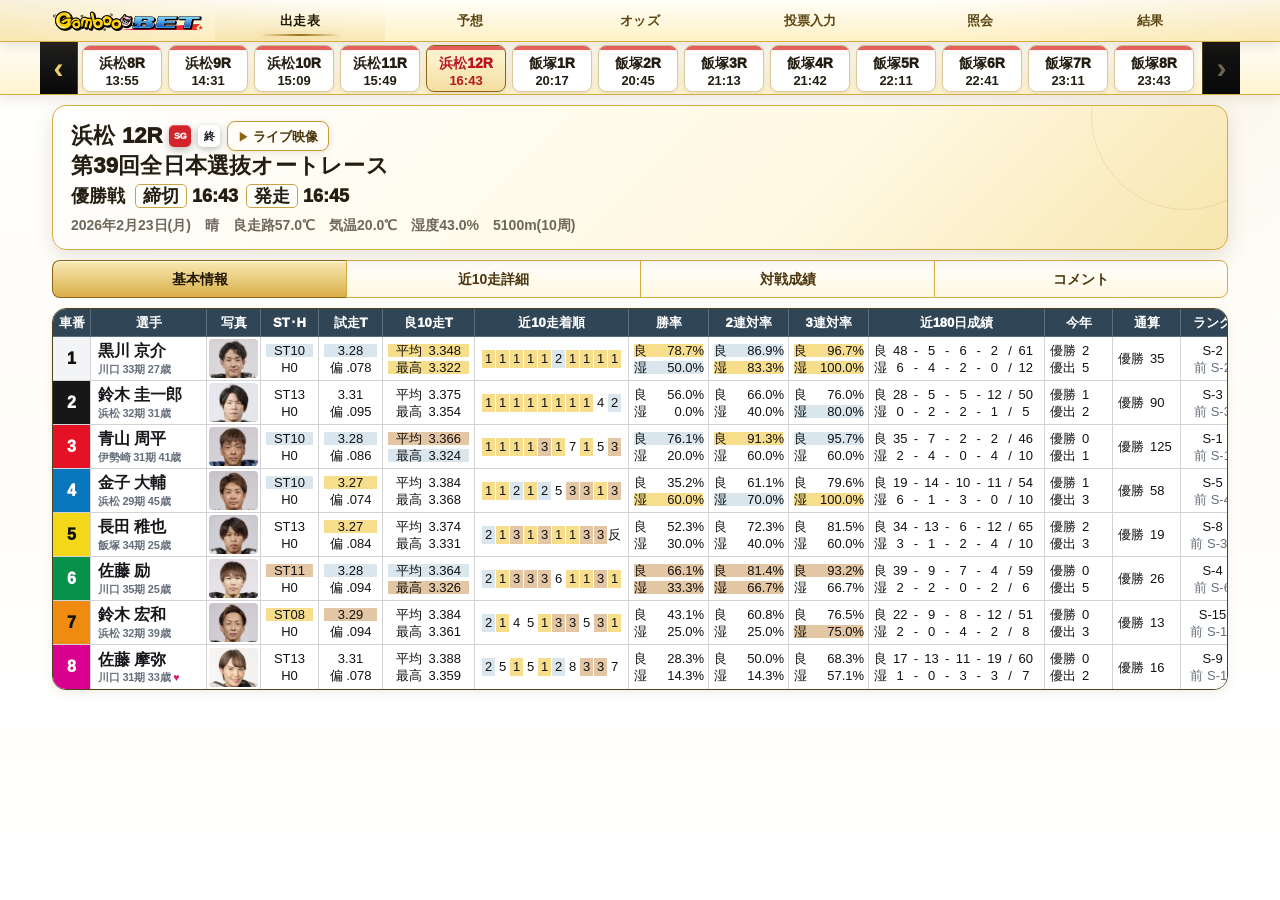
==== vote/index.html @ 8fc15687 "Refine mobile header and table styling" ====
<!DOCTYPE html>

<html lang="ja"><head><meta charset="utf-8"/><meta content="width=device-width,initial-scale=1,maximum-scale=1,user-scalable=no,viewport-fit=cover" name="viewport"/><meta content="#fffaf0" name="theme-color"/><meta content="yes" name="apple-mobile-web-app-capable"/><meta content="default" name="apple-mobile-web-app-status-bar-style"/>



<title>出走表 | GambooBET Demo</title><link href="../shared/category-menu.css?v=64" rel="stylesheet"/><link href="../shared/page-shell.css?v=20" rel="stylesheet"/><link href="racecard.css?v=112" rel="stylesheet"/><link href="race-switch.css?v=73" rel="stylesheet"/><link href="race-info.css?v=71" rel="stylesheet"><link href="../shared/race-button-style.css?v=7" rel="stylesheet"><link href="../shared/gamboo-light-theme.css?v=7" rel="stylesheet"/><script src="../shared/sport-preferences.js?v=2"></script><script defer="" src="race-info.js?v=68"></script><script defer="" src="live-state.js?v=3"></script><script defer="" src="../shared/category-menu.js?v=63"></script><script defer="" src="../shared/fixed-layout.js?v=23"></script><script defer="" src="race-switch.js?v=76"></script><script defer="" src="racecard.js?v=76"></script></link></link></head><body><gamboo-category-menu active="racecard"></gamboo-category-menu><div class="gamboo-content-shell" data-gamboo-pinch-shell=""><div class="gamboo-content-sizer" data-gamboo-pinch-sizer=""><div class="gamboo-content-stage" data-gamboo-pinch-stage=""><gamboo-race-switch active-key="浜松-12R-16:43"></gamboo-race-switch><gamboo-race-info></gamboo-race-info><section aria-labelledby="racecard-term-title" aria-modal="false" class="racecard-term-overlay" data-racecard-term-overlay="" hidden="" id="racecard-term-overlay" role="dialog"><button aria-label="解説を閉じる" class="racecard-term-close" data-racecard-term-close="" type="button">×</button><h2 class="racecard-term-title" data-racecard-term-title="" id="racecard-term-title">項目解説</h2><p class="racecard-term-description" data-racecard-term-description=""></p></section><nav aria-label="出走表情報メニュー" class="racecard-detail-menu"><a aria-current="page" class="racecard-detail-tab active" href="./">基本情報</a><a class="racecard-detail-tab" href="recent10/">近10走詳細</a><a class="racecard-detail-tab" href="matchups/">対戦成績</a><a class="racecard-detail-tab" href="comments/">コメント</a></nav><div aria-live="polite" class="racecard-detail-toast" role="status">遷移先ページは準備中です</div><main class="vote-racecard">
<section aria-label="浜松12R 出走表" class="section">
<div class="table-scroll">
<table class="race-table">
<colgroup>
<col class="col-car"/>
<col class="col-rider"/><col class="col-photo"/>
<col class="col-hst"/>
<col class="col-trial"/><col class="col-good-ten-time"/><col class="col-recent-ten"/>
<col class="col-win-rate"/>
<col class="col-quinella-rate"/>
<col class="col-place-rate"/>
<col class="col-results"/><col class="col-year"/><col class="col-career"/>
<col class="col-rank"/><col class="col-review-points"/>
<col class="col-machine"/>
</colgroup>
<thead>
<tr>
<th><button aria-controls="racecard-term-overlay" aria-expanded="false" class="racecard-term-button" data-racecard-term="car" type="button">車番</button></th>
<th><button aria-controls="racecard-term-overlay" aria-expanded="false" class="racecard-term-button" data-racecard-term="rider" type="button">選手</button></th><th class="photo-heading"><button aria-controls="racecard-term-overlay" aria-expanded="false" class="racecard-term-button" data-racecard-term="photo" type="button">写真</button></th>
<th><button aria-controls="racecard-term-overlay" aria-expanded="false" class="racecard-term-button" data-racecard-term="st-h" type="button">ST･H</button></th>
<th><button aria-controls="racecard-term-overlay" aria-expanded="false" class="racecard-term-button" data-racecard-term="trial" type="button">試走T</button></th><th><button aria-controls="racecard-term-overlay" aria-expanded="false" class="racecard-term-button" data-racecard-term="good10" type="button">良10走T</button></th><th><button aria-controls="racecard-term-overlay" aria-expanded="false" class="racecard-term-button" data-racecard-term="recent10" type="button">近10走着順</button></th>
<th><button aria-controls="racecard-term-overlay" aria-expanded="false" class="racecard-term-button" data-racecard-term="win" type="button">勝率</button></th>
<th><button aria-controls="racecard-term-overlay" aria-expanded="false" class="racecard-term-button" data-racecard-term="quinella" type="button">2連対率</button></th>
<th><button aria-controls="racecard-term-overlay" aria-expanded="false" class="racecard-term-button" data-racecard-term="place" type="button">3連対率</button></th>
<th><button aria-controls="racecard-term-overlay" aria-expanded="false" class="racecard-term-button" data-racecard-term="recent180" type="button">近180日成績</button></th><th><button aria-controls="racecard-term-overlay" aria-expanded="false" class="racecard-term-button" data-racecard-term="year" type="button">今年</button></th><th><button aria-controls="racecard-term-overlay" aria-expanded="false" class="racecard-term-button" data-racecard-term="career" type="button">通算</button></th>
<th><button aria-controls="racecard-term-overlay" aria-expanded="false" class="racecard-term-button" data-racecard-term="rank" type="button">ランク</button></th><th><button aria-controls="racecard-term-overlay" aria-expanded="false" class="racecard-term-button" data-racecard-term="points" type="button">審査P</button></th>
<th><button aria-controls="racecard-term-overlay" aria-expanded="false" class="racecard-term-button" data-racecard-term="machine" type="button">車名</button></th>
</tr>
</thead>
<tbody>
<tr>
<td class="car-number car-1">1</td>
<td class="rider-name"><span class="rider-name-main">黒川 京介</span><span class="rider-profile">川口 33期 27歳</span></td><td class="photo-cell"><img alt="黒川 京介 選手写真" class="rider-photo" decoding="async" loading="lazy" src="photos/kurokawa.jpg"/></td>
<td class="data-stack"><span class="rank-highlight rank-second" data-rank="2" data-rank-color="#d9e6ee" style="display:block!important;width:100%!important;background-color:#d9e6ee!important;background-image:linear-gradient(#d9e6ee,#d9e6ee)!important;border-radius:0!important;box-shadow:none!important;">ST10</span><span>H0</span></td>
<td class="data-stack"><span class="rank-highlight rank-second" data-rank="2" data-rank-color="#d9e6ee" style="display:block!important;width:100%!important;background-color:#d9e6ee!important;background-image:linear-gradient(#d9e6ee,#d9e6ee)!important;border-radius:0!important;box-shadow:none!important;">3.28</span><span>偏 .078</span></td><td class="data-stack good-ten-time"><span class="good-ten-line rank-highlight rank-first" data-rank="1" data-rank-color="#f6de8d" style="display:grid!important;width:100%!important;background-color:#f6de8d!important;background-image:linear-gradient(#f6de8d,#f6de8d)!important;border-radius:0!important;box-shadow:none!important;"><span class="good-ten-label" style="background-color:#f6de8d!important;">平均</span><span class="good-ten-value" style="background-color:#f6de8d!important;">3.348</span></span><span class="good-ten-line rank-highlight rank-first" data-rank="1" data-rank-color="#f6de8d" style="display:grid!important;width:100%!important;background-color:#f6de8d!important;background-image:linear-gradient(#f6de8d,#f6de8d)!important;border-radius:0!important;box-shadow:none!important;"><span class="good-ten-label" style="background-color:#f6de8d!important;">最高</span><span class="good-ten-value" style="background-color:#f6de8d!important;">3.322</span></span></td><td class="recent-ten"><span class="recent-ten-list"><span class="recent-place finish-1">1</span><span class="recent-place finish-1">1</span><span class="recent-place finish-1">1</span><span class="recent-place finish-1">1</span><span class="recent-place finish-1">1</span><span class="recent-place finish-2">2</span><span class="recent-place finish-1">1</span><span class="recent-place finish-1">1</span><span class="recent-place finish-1">1</span><span class="recent-place finish-1">1</span></span></td>
<td class="data-stack surface-stat"><span class="stat-line rank-highlight rank-first" data-rank="1" data-rank-color="#f6de8d" style="display:grid!important;width:100%!important;background-color:#f6de8d!important;background-image:linear-gradient(#f6de8d,#f6de8d)!important;border-radius:0!important;box-shadow:none!important;"><span class="surface-label" style="background-color:#f6de8d!important;">良</span><span class="surface-value" style="background-color:#f6de8d!important;">78.7</span><span class="surface-unit" style="background-color:#f6de8d!important;">%</span></span><span class="stat-line rank-highlight rank-second" data-rank="2" data-rank-color="#d9e6ee" style="display:grid!important;width:100%!important;background-color:#d9e6ee!important;background-image:linear-gradient(#d9e6ee,#d9e6ee)!important;border-radius:0!important;box-shadow:none!important;"><span class="surface-label" style="background-color:#d9e6ee!important;">湿</span><span class="surface-value" style="background-color:#d9e6ee!important;">50.0</span><span class="surface-unit" style="background-color:#d9e6ee!important;">%</span></span></td>
<td class="data-stack surface-stat"><span class="stat-line rank-highlight rank-second" data-rank="2" data-rank-color="#d9e6ee" style="display:grid!important;width:100%!important;background-color:#d9e6ee!important;background-image:linear-gradient(#d9e6ee,#d9e6ee)!important;border-radius:0!important;box-shadow:none!important;"><span class="surface-label" style="background-color:#d9e6ee!important;">良</span><span class="surface-value" style="background-color:#d9e6ee!important;">86.9</span><span class="surface-unit" style="background-color:#d9e6ee!important;">%</span></span><span class="stat-line rank-highlight rank-first" data-rank="1" data-rank-color="#f6de8d" style="display:grid!important;width:100%!important;background-color:#f6de8d!important;background-image:linear-gradient(#f6de8d,#f6de8d)!important;border-radius:0!important;box-shadow:none!important;"><span class="surface-label" style="background-color:#f6de8d!important;">湿</span><span class="surface-value" style="background-color:#f6de8d!important;">83.3</span><span class="surface-unit" style="background-color:#f6de8d!important;">%</span></span></td>
<td class="data-stack surface-stat"><span class="stat-line rank-highlight rank-first" data-rank="1" data-rank-color="#f6de8d" style="display:grid!important;width:100%!important;background-color:#f6de8d!important;background-image:linear-gradient(#f6de8d,#f6de8d)!important;border-radius:0!important;box-shadow:none!important;"><span class="surface-label" style="background-color:#f6de8d!important;">良</span><span class="surface-value" style="background-color:#f6de8d!important;">96.7</span><span class="surface-unit" style="background-color:#f6de8d!important;">%</span></span><span class="stat-line rank-highlight rank-first" data-rank="1" data-rank-color="#f6de8d" style="display:grid!important;width:100%!important;background-color:#f6de8d!important;background-image:linear-gradient(#f6de8d,#f6de8d)!important;border-radius:0!important;box-shadow:none!important;"><span class="surface-label" style="background-color:#f6de8d!important;">湿</span><span class="surface-value" style="background-color:#f6de8d!important;">100.0</span><span class="surface-unit" style="background-color:#f6de8d!important;">%</span></span></td>
<td class="data-stack race-results"><span class="result-line"><span class="result-label">良</span><span class="result-number">48</span><span class="result-separator">-</span><span class="result-number">5</span><span class="result-separator">-</span><span class="result-number">6</span><span class="result-separator">-</span><span class="result-number">2</span><span class="result-separator">/</span><span class="result-number result-total">61</span></span><span class="result-line"><span class="result-label">湿</span><span class="result-number">6</span><span class="result-separator">-</span><span class="result-number">4</span><span class="result-separator">-</span><span class="result-number">2</span><span class="result-separator">-</span><span class="result-number">0</span><span class="result-separator">/</span><span class="result-number result-total">12</span></span></td><td class="season-record-cell year-record-cell"><span class="season-record-line"><span class="season-record-label">優勝</span><span class="season-record-value">2</span></span><span class="season-record-line"><span class="season-record-label">優出</span><span class="season-record-value">5</span></span></td><td class="season-record-cell career-record-cell"><span class="season-record-line"><span class="season-record-label">優勝</span><span class="season-record-value">35</span></span></td>
<td class="data-stack rank-cell"><span>S-2</span><span>前 S-2</span></td><td class="review-points-cell">141.589</td>
<td class="data-stack machine-name"><span>イットウセイ</span><span>1級 600cc</span></td>
</tr>
<tr>
<td class="car-number car-2">2</td>
<td class="rider-name"><span class="rider-name-main">鈴木 圭一郎</span><span class="rider-profile">浜松 32期 31歳</span></td><td class="photo-cell"><img alt="鈴木 圭一郎 選手写真" class="rider-photo" decoding="async" loading="lazy" src="photos/suzuki_keiichiro.jpg"/></td>
<td class="data-stack"><span>ST13</span><span>H0</span></td>
<td class="data-stack"><span>3.31</span><span>偏 .095</span></td><td class="data-stack good-ten-time"><span class="good-ten-line"><span class="good-ten-label">平均</span><span class="good-ten-value">3.375</span></span><span class="good-ten-line"><span class="good-ten-label">最高</span><span class="good-ten-value">3.354</span></span></td><td class="recent-ten"><span class="recent-ten-list"><span class="recent-place finish-1">1</span><span class="recent-place finish-1">1</span><span class="recent-place finish-1">1</span><span class="recent-place finish-1">1</span><span class="recent-place finish-1">1</span><span class="recent-place finish-1">1</span><span class="recent-place finish-1">1</span><span class="recent-place finish-1">1</span><span class="recent-place">4</span><span class="recent-place finish-2">2</span></span></td>
<td class="data-stack surface-stat"><span class="stat-line"><span class="surface-label">良</span><span class="surface-value">56.0</span><span class="surface-unit">%</span></span><span class="stat-line"><span class="surface-label">湿</span><span class="surface-value">0.0</span><span class="surface-unit">%</span></span></td>
<td class="data-stack surface-stat"><span class="stat-line"><span class="surface-label">良</span><span class="surface-value">66.0</span><span class="surface-unit">%</span></span><span class="stat-line"><span class="surface-label">湿</span><span class="surface-value">40.0</span><span class="surface-unit">%</span></span></td>
<td class="data-stack surface-stat"><span class="stat-line"><span class="surface-label">良</span><span class="surface-value">76.0</span><span class="surface-unit">%</span></span><span class="stat-line rank-highlight rank-second" data-rank="2" data-rank-color="#d9e6ee" style="display:grid!important;width:100%!important;background-color:#d9e6ee!important;background-image:linear-gradient(#d9e6ee,#d9e6ee)!important;border-radius:0!important;box-shadow:none!important;"><span class="surface-label" style="background-color:#d9e6ee!important;">湿</span><span class="surface-value" style="background-color:#d9e6ee!important;">80.0</span><span class="surface-unit" style="background-color:#d9e6ee!important;">%</span></span></td>
<td class="data-stack race-results"><span class="result-line"><span class="result-label">良</span><span class="result-number">28</span><span class="result-separator">-</span><span class="result-number">5</span><span class="result-separator">-</span><span class="result-number">5</span><span class="result-separator">-</span><span class="result-number">12</span><span class="result-separator">/</span><span class="result-number result-total">50</span></span><span class="result-line"><span class="result-label">湿</span><span class="result-number">0</span><span class="result-separator">-</span><span class="result-number">2</span><span class="result-separator">-</span><span class="result-number">2</span><span class="result-separator">-</span><span class="result-number">1</span><span class="result-separator">/</span><span class="result-number result-total">5</span></span></td><td class="season-record-cell year-record-cell"><span class="season-record-line"><span class="season-record-label">優勝</span><span class="season-record-value">1</span></span><span class="season-record-line"><span class="season-record-label">優出</span><span class="season-record-value">2</span></span></td><td class="season-record-cell career-record-cell"><span class="season-record-line"><span class="season-record-label">優勝</span><span class="season-record-value">90</span></span></td>
<td class="data-stack rank-cell"><span>S-3</span><span>前 S-3</span></td><td class="review-points-cell">137.533</td>
<td class="data-stack machine-name"><span>カルマＳ５Ｋ</span><span>1級 600cc</span></td>
</tr>
<tr>
<td class="car-number car-3">3</td>
<td class="rider-name"><span class="rider-name-main">青山 周平</span><span class="rider-profile">伊勢崎 31期 41歳</span></td><td class="photo-cell"><img alt="青山 周平 選手写真" class="rider-photo" decoding="async" loading="lazy" src="photos/aoyama.jpg"/></td>
<td class="data-stack"><span class="rank-highlight rank-second" data-rank="2" data-rank-color="#d9e6ee" style="display:block!important;width:100%!important;background-color:#d9e6ee!important;background-image:linear-gradient(#d9e6ee,#d9e6ee)!important;border-radius:0!important;box-shadow:none!important;">ST10</span><span>H0</span></td>
<td class="data-stack"><span class="rank-highlight rank-second" data-rank="2" data-rank-color="#d9e6ee" style="display:block!important;width:100%!important;background-color:#d9e6ee!important;background-image:linear-gradient(#d9e6ee,#d9e6ee)!important;border-radius:0!important;box-shadow:none!important;">3.28</span><span>偏 .086</span></td><td class="data-stack good-ten-time"><span class="good-ten-line rank-highlight rank-third" data-rank="3" data-rank-color="#e3c6a3" style="display:grid!important;width:100%!important;background-color:#e3c6a3!important;background-image:linear-gradient(#e3c6a3,#e3c6a3)!important;border-radius:0!important;box-shadow:none!important;"><span class="good-ten-label" style="background-color:#e3c6a3!important;">平均</span><span class="good-ten-value" style="background-color:#e3c6a3!important;">3.366</span></span><span class="good-ten-line rank-highlight rank-second" data-rank="2" data-rank-color="#d9e6ee" style="display:grid!important;width:100%!important;background-color:#d9e6ee!important;background-image:linear-gradient(#d9e6ee,#d9e6ee)!important;border-radius:0!important;box-shadow:none!important;"><span class="good-ten-label" style="background-color:#d9e6ee!important;">最高</span><span class="good-ten-value" style="background-color:#d9e6ee!important;">3.324</span></span></td><td class="recent-ten"><span class="recent-ten-list"><span class="recent-place finish-1">1</span><span class="recent-place finish-1">1</span><span class="recent-place finish-1">1</span><span class="recent-place finish-1">1</span><span class="recent-place finish-3">3</span><span class="recent-place finish-1">1</span><span class="recent-place">7</span><span class="recent-place finish-1">1</span><span class="recent-place">5</span><span class="recent-place finish-3">3</span></span></td>
<td class="data-stack surface-stat"><span class="stat-line rank-highlight rank-second" data-rank="2" data-rank-color="#d9e6ee" style="display:grid!important;width:100%!important;background-color:#d9e6ee!important;background-image:linear-gradient(#d9e6ee,#d9e6ee)!important;border-radius:0!important;box-shadow:none!important;"><span class="surface-label" style="background-color:#d9e6ee!important;">良</span><span class="surface-value" style="background-color:#d9e6ee!important;">76.1</span><span class="surface-unit" style="background-color:#d9e6ee!important;">%</span></span><span class="stat-line"><span class="surface-label">湿</span><span class="surface-value">20.0</span><span class="surface-unit">%</span></span></td>
<td class="data-stack surface-stat"><span class="stat-line rank-highlight rank-first" data-rank="1" data-rank-color="#f6de8d" style="display:grid!important;width:100%!important;background-color:#f6de8d!important;background-image:linear-gradient(#f6de8d,#f6de8d)!important;border-radius:0!important;box-shadow:none!important;"><span class="surface-label" style="background-color:#f6de8d!important;">良</span><span class="surface-value" style="background-color:#f6de8d!important;">91.3</span><span class="surface-unit" style="background-color:#f6de8d!important;">%</span></span><span class="stat-line"><span class="surface-label">湿</span><span class="surface-value">60.0</span><span class="surface-unit">%</span></span></td>
<td class="data-stack surface-stat"><span class="stat-line rank-highlight rank-second" data-rank="2" data-rank-color="#d9e6ee" style="display:grid!important;width:100%!important;background-color:#d9e6ee!important;background-image:linear-gradient(#d9e6ee,#d9e6ee)!important;border-radius:0!important;box-shadow:none!important;"><span class="surface-label" style="background-color:#d9e6ee!important;">良</span><span class="surface-value" style="background-color:#d9e6ee!important;">95.7</span><span class="surface-unit" style="background-color:#d9e6ee!important;">%</span></span><span class="stat-line"><span class="surface-label">湿</span><span class="surface-value">60.0</span><span class="surface-unit">%</span></span></td>
<td class="data-stack race-results"><span class="result-line"><span class="result-label">良</span><span class="result-number">35</span><span class="result-separator">-</span><span class="result-number">7</span><span class="result-separator">-</span><span class="result-number">2</span><span class="result-separator">-</span><span class="result-number">2</span><span class="result-separator">/</span><span class="result-number result-total">46</span></span><span class="result-line"><span class="result-label">湿</span><span class="result-number">2</span><span class="result-separator">-</span><span class="result-number">4</span><span class="result-separator">-</span><span class="result-number">0</span><span class="result-separator">-</span><span class="result-number">4</span><span class="result-separator">/</span><span class="result-number result-total">10</span></span></td><td class="season-record-cell year-record-cell"><span class="season-record-line"><span class="season-record-label">優勝</span><span class="season-record-value">0</span></span><span class="season-record-line"><span class="season-record-label">優出</span><span class="season-record-value">1</span></span></td><td class="season-record-cell career-record-cell"><span class="season-record-line"><span class="season-record-label">優勝</span><span class="season-record-value">125</span></span></td>
<td class="data-stack rank-cell"><span>S-1</span><span>前 S-1</span></td><td class="review-points-cell">148.395</td>
<td class="data-stack machine-name"><span>ハルク・７３</span><span>1級 600cc</span></td>
</tr>
<tr>
<td class="car-number car-4">4</td>
<td class="rider-name"><span class="rider-name-main">金子 大輔</span><span class="rider-profile">浜松 29期 45歳</span></td><td class="photo-cell"><img alt="金子 大輔 選手写真" class="rider-photo" decoding="async" loading="lazy" src="photos/kaneko.jpg"/></td>
<td class="data-stack"><span class="rank-highlight rank-second" data-rank="2" data-rank-color="#d9e6ee" style="display:block!important;width:100%!important;background-color:#d9e6ee!important;background-image:linear-gradient(#d9e6ee,#d9e6ee)!important;border-radius:0!important;box-shadow:none!important;">ST10</span><span>H0</span></td>
<td class="data-stack"><span class="rank-highlight rank-first" data-rank="1" data-rank-color="#f6de8d" style="display:block!important;width:100%!important;background-color:#f6de8d!important;background-image:linear-gradient(#f6de8d,#f6de8d)!important;border-radius:0!important;box-shadow:none!important;">3.27</span><span>偏 .074</span></td><td class="data-stack good-ten-time"><span class="good-ten-line"><span class="good-ten-label">平均</span><span class="good-ten-value">3.384</span></span><span class="good-ten-line"><span class="good-ten-label">最高</span><span class="good-ten-value">3.368</span></span></td><td class="recent-ten"><span class="recent-ten-list"><span class="recent-place finish-1">1</span><span class="recent-place finish-1">1</span><span class="recent-place finish-2">2</span><span class="recent-place finish-1">1</span><span class="recent-place finish-2">2</span><span class="recent-place">5</span><span class="recent-place finish-3">3</span><span class="recent-place finish-3">3</span><span class="recent-place finish-1">1</span><span class="recent-place finish-3">3</span></span></td>
<td class="data-stack surface-stat"><span class="stat-line"><span class="surface-label">良</span><span class="surface-value">35.2</span><span class="surface-unit">%</span></span><span class="stat-line rank-highlight rank-first" data-rank="1" data-rank-color="#f6de8d" style="display:grid!important;width:100%!important;background-color:#f6de8d!important;background-image:linear-gradient(#f6de8d,#f6de8d)!important;border-radius:0!important;box-shadow:none!important;"><span class="surface-label" style="background-color:#f6de8d!important;">湿</span><span class="surface-value" style="background-color:#f6de8d!important;">60.0</span><span class="surface-unit" style="background-color:#f6de8d!important;">%</span></span></td>
<td class="data-stack surface-stat"><span class="stat-line"><span class="surface-label">良</span><span class="surface-value">61.1</span><span class="surface-unit">%</span></span><span class="stat-line rank-highlight rank-second" data-rank="2" data-rank-color="#d9e6ee" style="display:grid!important;width:100%!important;background-color:#d9e6ee!important;background-image:linear-gradient(#d9e6ee,#d9e6ee)!important;border-radius:0!important;box-shadow:none!important;"><span class="surface-label" style="background-color:#d9e6ee!important;">湿</span><span class="surface-value" style="background-color:#d9e6ee!important;">70.0</span><span class="surface-unit" style="background-color:#d9e6ee!important;">%</span></span></td>
<td class="data-stack surface-stat"><span class="stat-line"><span class="surface-label">良</span><span class="surface-value">79.6</span><span class="surface-unit">%</span></span><span class="stat-line rank-highlight rank-first" data-rank="1" data-rank-color="#f6de8d" style="display:grid!important;width:100%!important;background-color:#f6de8d!important;background-image:linear-gradient(#f6de8d,#f6de8d)!important;border-radius:0!important;box-shadow:none!important;"><span class="surface-label" style="background-color:#f6de8d!important;">湿</span><span class="surface-value" style="background-color:#f6de8d!important;">100.0</span><span class="surface-unit" style="background-color:#f6de8d!important;">%</span></span></td>
<td class="data-stack race-results"><span class="result-line"><span class="result-label">良</span><span class="result-number">19</span><span class="result-separator">-</span><span class="result-number">14</span><span class="result-separator">-</span><span class="result-number">10</span><span class="result-separator">-</span><span class="result-number">11</span><span class="result-separator">/</span><span class="result-number result-total">54</span></span><span class="result-line"><span class="result-label">湿</span><span class="result-number">6</span><span class="result-separator">-</span><span class="result-number">1</span><span class="result-separator">-</span><span class="result-number">3</span><span class="result-separator">-</span><span class="result-number">0</span><span class="result-separator">/</span><span class="result-number result-total">10</span></span></td><td class="season-record-cell year-record-cell"><span class="season-record-line"><span class="season-record-label">優勝</span><span class="season-record-value">1</span></span><span class="season-record-line"><span class="season-record-label">優出</span><span class="season-record-value">3</span></span></td><td class="season-record-cell career-record-cell"><span class="season-record-line"><span class="season-record-label">優勝</span><span class="season-record-value">58</span></span></td>
<td class="data-stack rank-cell"><span>S-5</span><span>前 S-4</span></td><td class="review-points-cell">133.520</td>
<td class="data-stack machine-name"><span>サンクチュアリ</span><span>1級 600cc</span></td>
</tr>
<tr>
<td class="car-number car-5">5</td>
<td class="rider-name"><span class="rider-name-main">長田 稚也</span><span class="rider-profile">飯塚 34期 25歳</span></td><td class="photo-cell"><img alt="長田 稚也 選手写真" class="rider-photo" decoding="async" loading="lazy" src="photos/osada.jpg"/></td>
<td class="data-stack"><span>ST13</span><span>H0</span></td>
<td class="data-stack"><span class="rank-highlight rank-first" data-rank="1" data-rank-color="#f6de8d" style="display:block!important;width:100%!important;background-color:#f6de8d!important;background-image:linear-gradient(#f6de8d,#f6de8d)!important;border-radius:0!important;box-shadow:none!important;">3.27</span><span>偏 .084</span></td><td class="data-stack good-ten-time"><span class="good-ten-line"><span class="good-ten-label">平均</span><span class="good-ten-value">3.374</span></span><span class="good-ten-line"><span class="good-ten-label">最高</span><span class="good-ten-value">3.331</span></span></td><td class="recent-ten"><span class="recent-ten-list"><span class="recent-place finish-2">2</span><span class="recent-place finish-1">1</span><span class="recent-place finish-3">3</span><span class="recent-place finish-1">1</span><span class="recent-place finish-3">3</span><span class="recent-place finish-1">1</span><span class="recent-place finish-1">1</span><span class="recent-place finish-3">3</span><span class="recent-place finish-3">3</span><span class="recent-place">反</span></span></td>
<td class="data-stack surface-stat"><span class="stat-line"><span class="surface-label">良</span><span class="surface-value">52.3</span><span class="surface-unit">%</span></span><span class="stat-line"><span class="surface-label">湿</span><span class="surface-value">30.0</span><span class="surface-unit">%</span></span></td>
<td class="data-stack surface-stat"><span class="stat-line"><span class="surface-label">良</span><span class="surface-value">72.3</span><span class="surface-unit">%</span></span><span class="stat-line"><span class="surface-label">湿</span><span class="surface-value">40.0</span><span class="surface-unit">%</span></span></td>
<td class="data-stack surface-stat"><span class="stat-line"><span class="surface-label">良</span><span class="surface-value">81.5</span><span class="surface-unit">%</span></span><span class="stat-line"><span class="surface-label">湿</span><span class="surface-value">60.0</span><span class="surface-unit">%</span></span></td>
<td class="data-stack race-results"><span class="result-line"><span class="result-label">良</span><span class="result-number">34</span><span class="result-separator">-</span><span class="result-number">13</span><span class="result-separator">-</span><span class="result-number">6</span><span class="result-separator">-</span><span class="result-number">12</span><span class="result-separator">/</span><span class="result-number result-total">65</span></span><span class="result-line"><span class="result-label">湿</span><span class="result-number">3</span><span class="result-separator">-</span><span class="result-number">1</span><span class="result-separator">-</span><span class="result-number">2</span><span class="result-separator">-</span><span class="result-number">4</span><span class="result-separator">/</span><span class="result-number result-total">10</span></span></td><td class="season-record-cell year-record-cell"><span class="season-record-line"><span class="season-record-label">優勝</span><span class="season-record-value">2</span></span><span class="season-record-line"><span class="season-record-label">優出</span><span class="season-record-value">3</span></span></td><td class="season-record-cell career-record-cell"><span class="season-record-line"><span class="season-record-label">優勝</span><span class="season-record-value">19</span></span></td>
<td class="data-stack rank-cell"><span>S-8</span><span>前 S-39</span></td><td class="review-points-cell">92.385</td>
<td class="data-stack machine-name"><span>ロシナンテ</span><span>1級 600cc</span></td>
</tr>
<tr>
<td class="car-number car-6">6</td>
<td class="rider-name"><span class="rider-name-main">佐藤 励</span><span class="rider-profile">川口 35期 25歳</span></td><td class="photo-cell"><img alt="佐藤 励 選手写真" class="rider-photo" decoding="async" loading="lazy" src="photos/sato_rei.jpg"/></td>
<td class="data-stack"><span class="rank-highlight rank-third" data-rank="3" data-rank-color="#e3c6a3" style="display:block!important;width:100%!important;background-color:#e3c6a3!important;background-image:linear-gradient(#e3c6a3,#e3c6a3)!important;border-radius:0!important;box-shadow:none!important;">ST11</span><span>H0</span></td>
<td class="data-stack"><span class="rank-highlight rank-second" data-rank="2" data-rank-color="#d9e6ee" style="display:block!important;width:100%!important;background-color:#d9e6ee!important;background-image:linear-gradient(#d9e6ee,#d9e6ee)!important;border-radius:0!important;box-shadow:none!important;">3.28</span><span>偏 .094</span></td><td class="data-stack good-ten-time"><span class="good-ten-line rank-highlight rank-second" data-rank="2" data-rank-color="#d9e6ee" style="display:grid!important;width:100%!important;background-color:#d9e6ee!important;background-image:linear-gradient(#d9e6ee,#d9e6ee)!important;border-radius:0!important;box-shadow:none!important;"><span class="good-ten-label" style="background-color:#d9e6ee!important;">平均</span><span class="good-ten-value" style="background-color:#d9e6ee!important;">3.364</span></span><span class="good-ten-line rank-highlight rank-third" data-rank="3" data-rank-color="#e3c6a3" style="display:grid!important;width:100%!important;background-color:#e3c6a3!important;background-image:linear-gradient(#e3c6a3,#e3c6a3)!important;border-radius:0!important;box-shadow:none!important;"><span class="good-ten-label" style="background-color:#e3c6a3!important;">最高</span><span class="good-ten-value" style="background-color:#e3c6a3!important;">3.326</span></span></td><td class="recent-ten"><span class="recent-ten-list"><span class="recent-place finish-2">2</span><span class="recent-place finish-1">1</span><span class="recent-place finish-3">3</span><span class="recent-place finish-3">3</span><span class="recent-place finish-3">3</span><span class="recent-place">6</span><span class="recent-place finish-1">1</span><span class="recent-place finish-1">1</span><span class="recent-place finish-3">3</span><span class="recent-place finish-1">1</span></span></td>
<td class="data-stack surface-stat"><span class="stat-line rank-highlight rank-third" data-rank="3" data-rank-color="#e3c6a3" style="display:grid!important;width:100%!important;background-color:#e3c6a3!important;background-image:linear-gradient(#e3c6a3,#e3c6a3)!important;border-radius:0!important;box-shadow:none!important;"><span class="surface-label" style="background-color:#e3c6a3!important;">良</span><span class="surface-value" style="background-color:#e3c6a3!important;">66.1</span><span class="surface-unit" style="background-color:#e3c6a3!important;">%</span></span><span class="stat-line rank-highlight rank-third" data-rank="3" data-rank-color="#e3c6a3" style="display:grid!important;width:100%!important;background-color:#e3c6a3!important;background-image:linear-gradient(#e3c6a3,#e3c6a3)!important;border-radius:0!important;box-shadow:none!important;"><span class="surface-label" style="background-color:#e3c6a3!important;">湿</span><span class="surface-value" style="background-color:#e3c6a3!important;">33.3</span><span class="surface-unit" style="background-color:#e3c6a3!important;">%</span></span></td>
<td class="data-stack surface-stat"><span class="stat-line rank-highlight rank-third" data-rank="3" data-rank-color="#e3c6a3" style="display:grid!important;width:100%!important;background-color:#e3c6a3!important;background-image:linear-gradient(#e3c6a3,#e3c6a3)!important;border-radius:0!important;box-shadow:none!important;"><span class="surface-label" style="background-color:#e3c6a3!important;">良</span><span class="surface-value" style="background-color:#e3c6a3!important;">81.4</span><span class="surface-unit" style="background-color:#e3c6a3!important;">%</span></span><span class="stat-line rank-highlight rank-third" data-rank="3" data-rank-color="#e3c6a3" style="display:grid!important;width:100%!important;background-color:#e3c6a3!important;background-image:linear-gradient(#e3c6a3,#e3c6a3)!important;border-radius:0!important;box-shadow:none!important;"><span class="surface-label" style="background-color:#e3c6a3!important;">湿</span><span class="surface-value" style="background-color:#e3c6a3!important;">66.7</span><span class="surface-unit" style="background-color:#e3c6a3!important;">%</span></span></td>
<td class="data-stack surface-stat"><span class="stat-line rank-highlight rank-third" data-rank="3" data-rank-color="#e3c6a3" style="display:grid!important;width:100%!important;background-color:#e3c6a3!important;background-image:linear-gradient(#e3c6a3,#e3c6a3)!important;border-radius:0!important;box-shadow:none!important;"><span class="surface-label" style="background-color:#e3c6a3!important;">良</span><span class="surface-value" style="background-color:#e3c6a3!important;">93.2</span><span class="surface-unit" style="background-color:#e3c6a3!important;">%</span></span><span class="stat-line"><span class="surface-label">湿</span><span class="surface-value">66.7</span><span class="surface-unit">%</span></span></td>
<td class="data-stack race-results"><span class="result-line"><span class="result-label">良</span><span class="result-number">39</span><span class="result-separator">-</span><span class="result-number">9</span><span class="result-separator">-</span><span class="result-number">7</span><span class="result-separator">-</span><span class="result-number">4</span><span class="result-separator">/</span><span class="result-number result-total">59</span></span><span class="result-line"><span class="result-label">湿</span><span class="result-number">2</span><span class="result-separator">-</span><span class="result-number">2</span><span class="result-separator">-</span><span class="result-number">0</span><span class="result-separator">-</span><span class="result-number">2</span><span class="result-separator">/</span><span class="result-number result-total">6</span></span></td><td class="season-record-cell year-record-cell"><span class="season-record-line"><span class="season-record-label">優勝</span><span class="season-record-value">0</span></span><span class="season-record-line"><span class="season-record-label">優出</span><span class="season-record-value">5</span></span></td><td class="season-record-cell career-record-cell"><span class="season-record-line"><span class="season-record-label">優勝</span><span class="season-record-value">26</span></span></td>
<td class="data-stack rank-cell"><span>S-4</span><span>前 S-6</span></td><td class="review-points-cell">126.981</td>
<td class="data-stack machine-name"><span>シロウＷＶ・Ｓ</span><span>1級 600cc</span></td>
</tr>
<tr>
<td class="car-number car-7">7</td>
<td class="rider-name"><span class="rider-name-main">鈴木 宏和</span><span class="rider-profile">浜松 32期 39歳</span></td><td class="photo-cell"><img alt="鈴木 宏和 選手写真" class="rider-photo" decoding="async" loading="lazy" src="photos/suzuki_hirokazu.jpg"/></td>
<td class="data-stack"><span class="rank-highlight rank-first" data-rank="1" data-rank-color="#f6de8d" style="display:block!important;width:100%!important;background-color:#f6de8d!important;background-image:linear-gradient(#f6de8d,#f6de8d)!important;border-radius:0!important;box-shadow:none!important;">ST08</span><span>H0</span></td>
<td class="data-stack"><span class="rank-highlight rank-third" data-rank="3" data-rank-color="#e3c6a3" style="display:block!important;width:100%!important;background-color:#e3c6a3!important;background-image:linear-gradient(#e3c6a3,#e3c6a3)!important;border-radius:0!important;box-shadow:none!important;">3.29</span><span>偏 .094</span></td><td class="data-stack good-ten-time"><span class="good-ten-line"><span class="good-ten-label">平均</span><span class="good-ten-value">3.384</span></span><span class="good-ten-line"><span class="good-ten-label">最高</span><span class="good-ten-value">3.361</span></span></td><td class="recent-ten"><span class="recent-ten-list"><span class="recent-place finish-2">2</span><span class="recent-place finish-1">1</span><span class="recent-place">4</span><span class="recent-place">5</span><span class="recent-place finish-1">1</span><span class="recent-place finish-3">3</span><span class="recent-place finish-3">3</span><span class="recent-place">5</span><span class="recent-place finish-3">3</span><span class="recent-place finish-1">1</span></span></td>
<td class="data-stack surface-stat"><span class="stat-line"><span class="surface-label">良</span><span class="surface-value">43.1</span><span class="surface-unit">%</span></span><span class="stat-line"><span class="surface-label">湿</span><span class="surface-value">25.0</span><span class="surface-unit">%</span></span></td>
<td class="data-stack surface-stat"><span class="stat-line"><span class="surface-label">良</span><span class="surface-value">60.8</span><span class="surface-unit">%</span></span><span class="stat-line"><span class="surface-label">湿</span><span class="surface-value">25.0</span><span class="surface-unit">%</span></span></td>
<td class="data-stack surface-stat"><span class="stat-line"><span class="surface-label">良</span><span class="surface-value">76.5</span><span class="surface-unit">%</span></span><span class="stat-line rank-highlight rank-third" data-rank="3" data-rank-color="#e3c6a3" style="display:grid!important;width:100%!important;background-color:#e3c6a3!important;background-image:linear-gradient(#e3c6a3,#e3c6a3)!important;border-radius:0!important;box-shadow:none!important;"><span class="surface-label" style="background-color:#e3c6a3!important;">湿</span><span class="surface-value" style="background-color:#e3c6a3!important;">75.0</span><span class="surface-unit" style="background-color:#e3c6a3!important;">%</span></span></td>
<td class="data-stack race-results"><span class="result-line"><span class="result-label">良</span><span class="result-number">22</span><span class="result-separator">-</span><span class="result-number">9</span><span class="result-separator">-</span><span class="result-number">8</span><span class="result-separator">-</span><span class="result-number">12</span><span class="result-separator">/</span><span class="result-number result-total">51</span></span><span class="result-line"><span class="result-label">湿</span><span class="result-number">2</span><span class="result-separator">-</span><span class="result-number">0</span><span class="result-separator">-</span><span class="result-number">4</span><span class="result-separator">-</span><span class="result-number">2</span><span class="result-separator">/</span><span class="result-number result-total">8</span></span></td><td class="season-record-cell year-record-cell"><span class="season-record-line"><span class="season-record-label">優勝</span><span class="season-record-value">0</span></span><span class="season-record-line"><span class="season-record-label">優出</span><span class="season-record-value">3</span></span></td><td class="season-record-cell career-record-cell"><span class="season-record-line"><span class="season-record-label">優勝</span><span class="season-record-value">13</span></span></td>
<td class="data-stack rank-cell"><span>S-15</span><span>前 S-16</span></td><td class="review-points-cell">111.448</td>
<td class="data-stack machine-name"><span>ナアーモ</span><span>1級 600cc</span></td>
</tr>
<tr>
<td class="car-number car-8">8</td>
<td class="rider-name"><span class="rider-name-main">佐藤 摩弥</span><span class="rider-profile">川口 31期 33歳 <span aria-label="女子選手" class="female-mark">♥</span></span></td><td class="photo-cell"><img alt="佐藤 摩弥 選手写真" class="rider-photo" decoding="async" loading="lazy" src="photos/sato_maya.jpg"/></td>
<td class="data-stack"><span>ST13</span><span>H0</span></td>
<td class="data-stack"><span>3.31</span><span>偏 .078</span></td><td class="data-stack good-ten-time"><span class="good-ten-line"><span class="good-ten-label">平均</span><span class="good-ten-value">3.388</span></span><span class="good-ten-line"><span class="good-ten-label">最高</span><span class="good-ten-value">3.359</span></span></td><td class="recent-ten"><span class="recent-ten-list"><span class="recent-place finish-2">2</span><span class="recent-place">5</span><span class="recent-place finish-1">1</span><span class="recent-place">5</span><span class="recent-place finish-1">1</span><span class="recent-place finish-2">2</span><span class="recent-place">8</span><span class="recent-place finish-3">3</span><span class="recent-place finish-3">3</span><span class="recent-place">7</span></span></td>
<td class="data-stack surface-stat"><span class="stat-line"><span class="surface-label">良</span><span class="surface-value">28.3</span><span class="surface-unit">%</span></span><span class="stat-line"><span class="surface-label">湿</span><span class="surface-value">14.3</span><span class="surface-unit">%</span></span></td>
<td class="data-stack surface-stat"><span class="stat-line"><span class="surface-label">良</span><span class="surface-value">50.0</span><span class="surface-unit">%</span></span><span class="stat-line"><span class="surface-label">湿</span><span class="surface-value">14.3</span><span class="surface-unit">%</span></span></td>
<td class="data-stack surface-stat"><span class="stat-line"><span class="surface-label">良</span><span class="surface-value">68.3</span><span class="surface-unit">%</span></span><span class="stat-line"><span class="surface-label">湿</span><span class="surface-value">57.1</span><span class="surface-unit">%</span></span></td>
<td class="data-stack race-results"><span class="result-line"><span class="result-label">良</span><span class="result-number">17</span><span class="result-separator">-</span><span class="result-number">13</span><span class="result-separator">-</span><span class="result-number">11</span><span class="result-separator">-</span><span class="result-number">19</span><span class="result-separator">/</span><span class="result-number result-total">60</span></span><span class="result-line"><span class="result-label">湿</span><span class="result-number">1</span><span class="result-separator">-</span><span class="result-number">0</span><span class="result-separator">-</span><span class="result-number">3</span><span class="result-separator">-</span><span class="result-number">3</span><span class="result-separator">/</span><span class="result-number result-total">7</span></span></td><td class="season-record-cell year-record-cell"><span class="season-record-line"><span class="season-record-label">優勝</span><span class="season-record-value">0</span></span><span class="season-record-line"><span class="season-record-label">優出</span><span class="season-record-value">2</span></span></td><td class="season-record-cell career-record-cell"><span class="season-record-line"><span class="season-record-label">優勝</span><span class="season-record-value">16</span></span></td>
<td class="data-stack rank-cell"><span>S-9</span><span>前 S-10</span></td><td class="review-points-cell">118.384</td>
<td class="data-stack machine-name"><span>スミエ９７</span><span>1級 600cc</span></td>
</tr>
</tbody>
</table>
</div>
</section>
</main></div></div></div></body></html>
---- shared/category-menu.css ----
:root{
  --category-menu-h:42px;
  --category-menu-safe-top:env(safe-area-inset-top,0px);
  --category-menu-total-h:calc(var(--category-menu-h) + var(--category-menu-safe-top));
  --header-total-h:var(--category-menu-total-h);
  --visual-top:0px;
}
gamboo-category-menu{
  position:fixed;
  left:0;
  right:0;
  top:var(--visual-top,0px);
  z-index:10000;
  display:block;
  width:100%;
  height:var(--category-menu-total-h);
  padding-top:var(--category-menu-safe-top);
  background:
    linear-gradient(110deg,rgba(213,171,67,.16),transparent 28%,transparent 72%,rgba(213,171,67,.13)),
    linear-gradient(180deg,#fffef9 0%,#fff2c5 100%);
  border-bottom:1px solid #d5ab43;
  box-shadow:0 4px 14px rgba(98,69,12,.15);
  touch-action:none;
  overscroll-behavior:none;
}
@media(max-width:899px){:root{--category-menu-h:76px}}
@media print{gamboo-category-menu{display:none!important}}


/* Shared content background (ONAIR does not load this stylesheet) */
html,body{
  background:#fff!important;
}
.gamboo-content-shell,
.gamboo-content-sizer,
.gamboo-content-stage,
.content-shell{
  background:
    radial-gradient(circle at 92% 4%,rgba(213,171,67,.10),transparent 25%),
    linear-gradient(180deg,#fff 0,#fffdf8 48%,#fff 100%)!important;
}
---- shared/page-shell.css ----
:root{
  --page-content-scale:1;
  --visual-top:0px;
  --visual-bottom:0px;
}

html,body{
  width:100%;
  height:100%;
  margin:0;
  overflow:hidden;
  overscroll-behavior:none;
  -webkit-text-size-adjust:100%;
  text-size-adjust:100%;
}

body{
  touch-action:none;
}

.gamboo-content-shell{
  position:fixed;
  left:0;
  right:0;
  top:calc(var(--visual-top,0px) + var(--header-total-h,58px));
  bottom:var(--visual-bottom,0px);
  overflow:auto;
  -webkit-overflow-scrolling:touch;
  overflow-anchor:none;
  overscroll-behavior:none;
  touch-action:pan-x pan-y;
  background:inherit;
}

.gamboo-content-sizer{
  position:relative;
  min-width:100%;
  min-height:100%;
  overflow-anchor:none;
}

.gamboo-content-stage{
  position:absolute;
  left:0;
  top:0;
  width:100%;
  min-height:1px;
  overflow-anchor:none;
  transform:none;
  transform-origin:0 0;
  will-change:auto;
}

@media print{
  html,body{height:auto;overflow:visible}
  .gamboo-content-shell{position:static;overflow:visible}
  .gamboo-content-sizer{min-height:0!important;width:auto!important;height:auto!important}
  .gamboo-content-stage{position:static;transform:none!important;width:auto!important}
}
---- vote/racecard.css ----
:root{color-scheme:dark;--gold:#f0cc70;--auto-purple:#eb6363;--table-grid-frame:#d2d3d7;font-family:-apple-system,BlinkMacSystemFont,"Segoe UI","Yu Gothic UI","Hiragino Kaku Gothic ProN",Meiryo,sans-serif}
*{box-sizing:border-box}html{background:#030405}body{color:#f6f7f8;background:linear-gradient(180deg,#050607,#020304)}button,input{font:inherit}a{-webkit-tap-highlight-color:transparent}
.vote-racecard{width:min(100%,760px);margin:0 auto;padding:0 0 34px}
.section{margin:10px 8px 0;overflow:hidden;border:1px solid #51411D;border-radius:14px;background:#fff;box-shadow:none;outline:0;filter:none}
.gamboo-content-shell{overflow-x:hidden!important;overflow-y:auto}.gamboo-content-sizer{width:100%!important;max-width:100%;overflow-x:clip}.gamboo-content-stage{width:100%!important;max-width:100%;overflow-x:clip}.table-scroll{position:relative;width:100%;min-width:0;max-width:100%;overflow-x:auto;overflow-y:hidden;background:#fff;-webkit-overflow-scrolling:touch;scrollbar-color:#eb6363 #eee;overscroll-behavior-x:none;touch-action:pan-x pan-y}
.race-table{width:1164px;border-collapse:separate;border-spacing:0;table-layout:fixed;background:#fff;color:#15171a}
.race-table col.col-car{width:38px}.race-table col.col-rider{width:116px}.race-table col.col-photo{width:54px}.race-table col.col-hst{width:58px}.race-table col.col-trial{width:64px}.race-table col.col-good-ten-time{width:92px}.race-table col.col-recent-ten{width:154px}.race-table col.col-win-rate,.race-table col.col-quinella-rate,.race-table col.col-place-rate{width:80px}.race-table col.col-results{width:176px}.race-table col.col-rank{width:64px}.race-table col.col-machine{width:108px}
.race-table th,.race-table td{padding:2px 5px;border-right:1px solid var(--table-grid-frame);border-bottom:1px solid var(--table-grid-frame);text-align:center;white-space:nowrap}
.race-table th{height:28px;color:#fff;background:var(--auto-purple);font-size:13px;font-weight:1000;line-height:1.05}
.race-table td{height:44px;color:#15171a;background:#fff;font-size:13px;font-weight:700;line-height:1}
.race-table th:first-child,.race-table td:first-child{position:sticky;left:0;z-index:4;padding:0;box-shadow:none}
.race-table th:first-child{z-index:6;color:#fff;background:var(--auto-purple);border-right:1px solid var(--table-grid-frame)}
.race-table td:first-child{border-right:1px solid var(--table-grid-frame)}
.race-table th:last-child,.race-table td:last-child{border-right:0}.race-table tbody tr:last-child td{border-bottom:0}
.race-table .rider-name{padding:2px 7px;text-align:left;overflow:hidden}
.rider-name-main{display:block;overflow:hidden;font-size:16px;font-weight:1000;line-height:1.15;text-overflow:ellipsis;white-space:nowrap}
.rider-profile{display:block;margin-top:3px;overflow:hidden;color:#66707c;font-size:11px;font-weight:850;line-height:1;letter-spacing:-.02em;text-overflow:ellipsis;white-space:nowrap}
.photo-cell{padding:2px!important;vertical-align:middle!important;background:#fff!important}
.rider-photo{display:block;width:100%;height:39px;max-height:39px;object-fit:cover;object-position:center top;border-radius:4px;background:#f2f3f5}

.female-mark{color:#d51568;font-size:.95em}
.race-table tbody td:nth-child(n+3){padding-inline:5px;color:#111!important;font-size:13px!important}
.data-stack{vertical-align:middle;font-variant-numeric:tabular-nums}
.data-stack>span{display:block;overflow:hidden;text-overflow:ellipsis;white-space:nowrap;color:#111;font-size:13px;font-weight:700;line-height:1}
.data-stack>span+span{margin-top:4px;color:#111;font-size:13px;font-weight:700}
.surface-stat{padding-inline:5px!important}
.stat-line{display:grid!important;width:100%;grid-template-columns:1.1em 1fr .8em;align-items:center;justify-content:stretch;column-gap:0;overflow:visible!important;text-overflow:clip!important}
.surface-label{text-align:left}.surface-value{text-align:right}.surface-unit{text-align:left}
.rank-first{border-radius:0!important;background:#f6de8d!important;box-shadow:none!important}
.rank-second{border-radius:0!important;background:#d9e6ee!important;box-shadow:none!important}
.rank-third{border-radius:0!important;background:#e3c6a3!important;box-shadow:none!important}
.stat-line.rank-first,.stat-line.rank-second,.stat-line.rank-third{font-weight:800}
.stat-line.rank-first .surface-value,.stat-line.rank-second .surface-value,.stat-line.rank-third .surface-value{font-weight:800}
.data-stack>span.rank-first,.data-stack>span.rank-second,.data-stack>span.rank-third{font-weight:800}
.good-ten-time{padding-inline:5px!important}.good-ten-line{display:grid!important;width:100%;grid-template-columns:auto auto;align-items:center;justify-content:center;column-gap:.5em;overflow:visible!important;text-overflow:clip!important}.good-ten-label,.good-ten-value{text-align:left}.good-ten-value{font-variant-numeric:tabular-nums}.good-ten-line.rank-first,.stat-line.rank-first{background:#f6de8d!important}.good-ten-line.rank-second,.stat-line.rank-second{background:#d9e6ee!important}.good-ten-line.rank-third,.stat-line.rank-third{background:#e3c6a3!important}
.race-results{padding-inline:5px!important;text-align:center!important}
.result-line{display:grid!important;width:100%;grid-template-columns:1em minmax(2ch,1fr) .7ch minmax(2ch,1fr) .7ch minmax(2ch,1fr) .7ch minmax(2ch,1fr) .7ch minmax(2.2ch,1fr);align-items:center;justify-content:stretch;column-gap:0;overflow:visible!important;text-overflow:clip!important}
.result-label{text-align:left}.result-number,.result-separator{text-align:center}.result-total{text-align:center}
.recent-ten{padding-inline:5px!important;text-align:center!important}
.recent-ten-list{display:grid!important;width:100%;grid-template-columns:repeat(10,13px);align-items:center;justify-content:center;column-gap:1px;overflow:visible!important;text-overflow:clip!important}
.recent-place{display:inline-flex!important;flex:0 0 13px;height:18px;align-items:center;justify-content:center;overflow:visible!important;color:#111!important;font-size:13px!important;font-weight:700!important;line-height:18px!important;text-align:center}
.recent-place.finish-1{background:#f6de8d!important}.recent-place.finish-2{background:#d9e6ee!important}.recent-place.finish-3{background:#e3c6a3!important}
.rank-cell{padding-inline:5px!important}.rank-cell>span{font-weight:700}
.rank-cell>span+span{color:#66707c!important;font-size:11px!important;font-weight:850!important;line-height:1;letter-spacing:-.02em}
.race-table .machine-name{padding-inline:5px!important;text-align:left;font-weight:900;overflow:hidden}
.machine-name>span:first-child,.machine-name>span:last-child{font-size:13px;font-weight:700}
.car-number{font-size:16px!important;font-weight:1000!important;text-align:center!important;vertical-align:middle!important;font-variant-numeric:tabular-nums}
.car-number-value{display:block;line-height:1}
.table-scroll.rider-name-hidden .race-table td.car-number{padding:3px 0!important;vertical-align:middle!important}
.table-scroll.rider-name-hidden .race-table td.car-number::after{content:attr(data-rider-short);position:static;display:block;max-width:100%;margin-top:4px;padding-left:.4px;overflow:hidden;font-size:10px;font-weight:1000;line-height:1;letter-spacing:.4px;white-space:nowrap;text-align:center;text-overflow:clip}
.car-1{color:#111!important;background:#f3f4f5!important}.car-2{color:#fff!important;background:#171717!important}.car-3{color:#fff!important;background:#e51125!important}.car-4{color:#fff!important;background:#0877bd!important}.car-5{color:#111!important;background:#f2d819!important}.car-6{color:#fff!important;background:#07914a!important}.car-7{color:#111!important;background:#ee8b10!important}.car-8{color:#fff!important;background:#d9008f!important}
@media(max-width:430px){.vote-racecard{padding-top:0}.section{margin-inline:8px}.race-table td{height:42px}}

/* v78: force ranked row backgrounds to render after cached revisions */
.good-ten-time .good-ten-line.rank-first,.surface-stat .stat-line.rank-first{background-color:#f6de8d!important}
.good-ten-time .good-ten-line.rank-second,.surface-stat .stat-line.rank-second{background-color:#d9e6ee!important}
.good-ten-time .good-ten-line.rank-third,.surface-stat .stat-line.rank-third{background-color:#e3c6a3!important}
.good-ten-time .good-ten-line[class*="rank-"],.surface-stat .stat-line[class*="rank-"]{display:grid!important;width:100%!important;border-radius:0!important;box-shadow:none!important}


/* v79: harden ranked highlights against cached and competing styles */
.good-ten-line.rank-highlight,.surface-stat .stat-line.rank-highlight{
  position:relative!important;
  display:grid!important;
  width:100%!important;
  min-width:100%!important;
  background-clip:border-box!important;
  border-radius:0!important;
  box-shadow:none!important;
  isolation:isolate;
}
.good-ten-line.rank-highlight>* ,.surface-stat .stat-line.rank-highlight>*{position:relative;z-index:1}
.good-ten-line[data-rank="1"],.surface-stat .stat-line[data-rank="1"],
.good-ten-line[data-rank="1"]>*,.surface-stat .stat-line[data-rank="1"]>*{background-color:#f6de8d!important}
.good-ten-line[data-rank="2"],.surface-stat .stat-line[data-rank="2"],
.good-ten-line[data-rank="2"]>*,.surface-stat .stat-line[data-rank="2"]>*{background-color:#d9e6ee!important}
.good-ten-line[data-rank="3"],.surface-stat .stat-line[data-rank="3"],
.good-ten-line[data-rank="3"]>*,.surface-stat .stat-line[data-rank="3"]>*{background-color:#e3c6a3!important}

/* v80: one ranking palette for ST, trial time, good-10 time and all rate columns */
.race-table [data-rank="1"],
.race-table [data-rank="1"] > * {
  background-color:#f6de8d!important;
  background-image:linear-gradient(#f6de8d,#f6de8d)!important;
}
.race-table [data-rank="2"],
.race-table [data-rank="2"] > * {
  background-color:#d9e6ee!important;
  background-image:linear-gradient(#d9e6ee,#d9e6ee)!important;
}
.race-table [data-rank="3"],
.race-table [data-rank="3"] > * {
  background-color:#e3c6a3!important;
  background-image:linear-gradient(#e3c6a3,#e3c6a3)!important;
}
.race-table [data-rank]{border-radius:0!important;box-shadow:none!important;background-clip:border-box!important}


/* v83: racecard detail menu */
.racecard-detail-menu{
  width:min(100%,760px);
  margin:10px auto 0;
  padding:0 8px;
  display:grid;
  grid-template-columns:repeat(4,minmax(0,1fr));
  gap:0;
}
.racecard-detail-tab{
  min-width:0;
  display:flex;
  align-items:center;
  justify-content:center;
  text-decoration:none;
  height:38px;
  padding:0 4px;
  border:1px solid #51411D;
  border-right:0;
  border-radius:0;
  color:#eef1f5;
  background:linear-gradient(180deg,#1a1a1b,#090909);
  font-family:inherit;
  font-size:13px;
  font-weight:850;
  line-height:1;
  white-space:nowrap;
  cursor:pointer;
  -webkit-tap-highlight-color:transparent;
}
.racecard-detail-tab:first-child{border-radius:9px 0 0 9px}
.racecard-detail-tab:last-child{border-right:1px solid #51411D;border-radius:0 9px 9px 0}
.racecard-detail-tab.active,
.racecard-detail-tab[aria-current="page"]{
  color:#171108;
  border-color:#b68b27;
  background:#f0cc70;
  font-weight:950;
}
.racecard-detail-tab:focus-visible{position:relative;z-index:1;outline:2px solid #fff0ad;outline-offset:-2px}
.racecard-detail-toast{
  position:fixed;
  left:50%;
  bottom:16px;
  z-index:12000;
  max-width:min(88vw,420px);
  padding:10px 16px;
  color:#18130a;
  border:1px solid rgba(255,255,255,.42);
  border-radius:999px;
  background:linear-gradient(135deg,#f2da8e,#c28c25);
  box-shadow:0 10px 28px rgba(0,0,0,.28);
  font-size:13px;
  font-weight:850;
  opacity:0;
  pointer-events:none;
  transform:translate(-50%,12px);
  transition:opacity .18s ease,transform .18s ease;
}
.racecard-detail-toast.is-visible{opacity:1;transform:translate(-50%,0)}
@media(max-width:430px){.racecard-detail-tab{font-size:12px}}
@media(max-width:350px){.racecard-detail-tab{font-size:10.5px;letter-spacing:-.02em;padding-inline:2px}}

.race-table tbody td.photo-cell{padding:2px!important;color:transparent!important;font-size:0!important;line-height:0!important}
.photo-heading{text-align:center!important}

/* v87: keep basic-information rows equal to the near-10 detail row height after adding photos. */
.race-table tbody td.photo-cell{height:44px!important}
@media(max-width:430px){
  .race-table tbody td.photo-cell{height:42px!important}
  .rider-photo{height:37px;max-height:37px}
}

/* v91: match previous-rank labels to the table's other second lines. */
.rank-cell > span + span{
  color:#111!important;
  font-size:13px!important;
  font-weight:700!important;
  line-height:1!important;
  letter-spacing:normal!important;
}

/* v92: use the shared gray secondary-line color for rank and machine details. */
.rank-cell > span + span,
.machine-name > span + span{
  color:#66707c!important;
}

/* v94: race outlook below the basic-information table. */
.race-outlook-section{
  margin:10px 8px 0;
}
.race-outlook-heading{
  min-height:30px;
  margin:0;
  padding:0 4px 6px;
  display:flex;
  align-items:center;
  color:#fff;
  background:transparent;
  border:0;
  font-size:22px;
  font-weight:1000;
  line-height:1;
  letter-spacing:.02em;
}
.race-outlook-card{
  padding:12px 13px;
  color:#15171a;
  background:#fff;
  border:1px solid #51411D;
  border-radius:14px;
  font-size:13px;
  font-weight:600;
  line-height:1.62;
  text-align:left;
  overflow-wrap:anywhere;
}
.race-outlook-card p{
  margin:0;
  color:inherit;
  font:inherit;
  line-height:inherit;
}
.race-outlook-focus{
  font-weight:1000!important;
}
.race-outlook-rider{
  display:inline-flex;
  align-items:center;
  gap:3px;
  margin:0 1px;
  vertical-align:-.14em;
  line-height:1;
  white-space:nowrap;
}
.race-outlook-entry{
  width:1.18em;
  height:1.18em;
  display:inline-flex;
  align-items:center;
  justify-content:center;
  flex:0 0 1.18em;
  border:1px solid rgba(0,0,0,.30);
  border-radius:3px;
  font-size:.82em;
  font-weight:1000;
  line-height:1;
  box-shadow:inset 0 1px 0 rgba(255,255,255,.38),0 1px 2px rgba(0,0,0,.14);
}
.race-outlook-name{font-weight:900;line-height:1}
.race-outlook-entry-1{color:#111;background:#f3f4f5;border-color:#8f949a}
.race-outlook-entry-2{color:#fff;background:#171717;border-color:#050505}
.race-outlook-entry-3{color:#fff;background:#e51125;border-color:#a80a19}
.race-outlook-entry-4{color:#fff;background:#0877bd;border-color:#07598d}
.race-outlook-entry-5{color:#111;background:#f2d819;border-color:#bca900}
.race-outlook-entry-6{color:#fff;background:#07914a;border-color:#056a37}
.race-outlook-entry-7{color:#111;background:#ee8b10;border-color:#b76500}
.race-outlook-entry-8{color:#fff;background:#d9008f;border-color:#9e0068}
@media(max-width:430px){
  .race-outlook-heading{font-size:22px}
  .race-outlook-card{padding:11px 12px;font-size:13px;line-height:1.62}
}

/* v95: add current-year, career, and review-point columns to basic information. */
.race-table{width:1434px}
.race-table col.col-year{width:68px}
.race-table col.col-career{width:68px}
.race-table col.col-review-points{width:76px}
.season-record-cell{
  padding-inline:5px!important;
  vertical-align:middle!important;
  text-align:left!important;
  color:#111!important;
  font-size:13px!important;
  font-weight:700!important;
  font-variant-numeric:tabular-nums;
}
.season-record-line{
  display:grid;
  grid-template-columns:auto 1fr;
  align-items:center;
  column-gap:6px;
  width:100%;
  line-height:1;
  white-space:nowrap;
}
.season-record-line + .season-record-line{margin-top:4px}
.season-record-label,.season-record-value{display:block;text-align:left}
.review-points-cell{
  padding-inline:5px!important;
  vertical-align:middle!important;
  text-align:center!important;
  color:#111!important;
  font-size:13px!important;
  font-weight:700!important;
  font-variant-numeric:tabular-nums;
}

/* v96: keep outlook inline car icons within the body line box and make every text line use one rhythm. */
.race-outlook-card{line-height:1.62}
.race-outlook-card p,.race-outlook-card p + p{margin-block:0}


/* v97: align race-outlook entry icons to the body text without changing line spacing. */
.race-outlook-card,
.race-outlook-card p{
  line-height:1.62;
}
.race-outlook-rider{
  height:1em;
  line-height:1;
  vertical-align:-.08em;
}
.race-outlook-entry{
  width:1em;
  height:1em;
  flex:0 0 1em;
  font-size:.72em;
}
.race-outlook-name{line-height:1}


/* v98: align rider names with body text and align larger entry-icon bottoms to the text bottom. */
.race-outlook-rider{
  display:inline;
  height:auto;
  line-height:inherit;
  vertical-align:baseline;
  white-space:nowrap;
}
.race-outlook-entry{
  width:1.12em;
  height:1.12em;
  flex:0 0 1.12em;
  margin-right:3px;
  font-size:.78em;
  vertical-align:text-bottom;
}
.race-outlook-name{
  display:inline;
  line-height:inherit;
  vertical-align:baseline;
}


/* v99: enlarge outlook car icons while keeping their lower edge aligned to the body text. */
.race-outlook-entry{
  width:1.24em;
  height:1.24em;
  flex-basis:1.24em;
  font-size:.84em;
  vertical-align:text-bottom;
}

/* v100: enlarge outlook car badges again while preserving text-bottom alignment. */
.race-outlook-entry{
  width:1.34em;
  height:1.34em;
  flex-basis:1.34em;
  font-size:.88em;
  vertical-align:text-bottom;
}

/* v101: racecard column help overlay. */
.racecard-term-button{
  width:100%;
  height:100%;
  min-width:0;
  margin:0;
  padding:0;
  border:0;
  color:inherit;
  background:transparent;
  font:inherit;
  font-weight:inherit;
  line-height:inherit;
  text-align:center;
  white-space:nowrap;
  cursor:pointer;
  -webkit-appearance:none;
  appearance:none;
  -webkit-tap-highlight-color:transparent;
}
.racecard-term-button:focus-visible{
  outline:2px solid #fff4b8;
  outline-offset:-2px;
  border-radius:3px;
}
.racecard-term-button[aria-expanded="true"]{
  color:#fff7c9;
  text-decoration:underline;
  text-decoration-thickness:2px;
  text-underline-offset:3px;
}
.racecard-term-overlay{
  position:absolute;
  z-index:500;
  margin:0;
  padding:15px 48px 13px 17px;
  overflow:hidden;
  border:2px solid var(--auto-purple);
  border-left-width:7px;
  border-radius:14px;
  color:#17191d;
  background:#fff;
  box-shadow:0 12px 30px rgba(0,0,0,.34),inset 0 1px 0 rgba(255,255,255,.9);
}
.racecard-term-overlay[hidden]{display:none}
.racecard-term-title{
  margin:0;
  padding:0 0 7px;
  color:var(--auto-purple);
  font-size:20px;
  font-weight:1000;
  line-height:1.15;
  letter-spacing:.01em;
}
.racecard-term-description{
  margin:0;
  color:#22262b;
  font-size:13.5px;
  font-weight:750;
  line-height:1.55;
  overflow-wrap:anywhere;
}
.racecard-term-close{
  position:absolute;
  top:10px;
  right:10px;
  z-index:2;
  width:31px;
  height:31px;
  display:grid;
  place-items:center;
  margin:0;
  padding:0 0 2px;
  border:1px solid #bd444a;
  border-radius:8px;
  color:#fff;
  background:linear-gradient(180deg,#f48787,#eb6363);
  box-shadow:inset 0 1px 0 rgba(255,255,255,.32);
  font-family:inherit;
  font-size:23px;
  font-weight:700;
  line-height:1;
  cursor:pointer;
  -webkit-appearance:none;
  appearance:none;
  -webkit-tap-highlight-color:transparent;
}
.racecard-term-close:focus-visible{outline:2px solid #342043;outline-offset:2px}
@media(max-width:430px){
  .racecard-term-overlay{padding:13px 43px 12px 14px;border-left-width:6px}
  .racecard-term-title{padding-bottom:6px;font-size:18px}
  .racecard-term-description{font-size:12.5px;line-height:1.5}
  .racecard-term-close{top:8px;right:8px;width:29px;height:29px;font-size:21px}
}

/* v102: shared term help on detail tables and prepared race-result header links. */
.racecard-result-link-button{
  text-decoration:underline;
  text-decoration-thickness:1px;
  text-underline-offset:2px;
}
.racecard-result-link-button:active{opacity:.78}

/* v103: rewrite term help and keep the text area symmetrically padded. */
.racecard-term-overlay{
  display:grid;
  grid-template-rows:auto minmax(0,1fr);
  padding:15px 17px 13px 12px;
  overflow:hidden;
}
.racecard-term-title{
  padding-right:42px;
}
.racecard-term-description{
  min-height:0;
  overflow-y:auto;
  padding:0;
  scrollbar-width:thin;
}
.racecard-term-heart{
  color:#d51568;
  font-weight:1000;
}
@media(max-width:430px){
  .racecard-term-overlay{
    padding:13px 14px 12px 10px;
  }
  .racecard-term-title{
    padding-right:38px;
  }
}

/* v106: keep inner table grid gray and use an opaque shared gold only for the table outer frame. */
.vote-racecard .section{
  border-color:#51411D!important;
}

/* v111: keep car/rider emphasis, but use normal weight for all other racecard data. */
.vote-racecard:not(.prediction-page) .race-table tbody td:not(.car-number):not(.rider-name),
.vote-racecard:not(.prediction-page) .race-table tbody td:not(.car-number):not(.rider-name) *{
  font-weight:400!important;
}

/* v112: keep finishing-position badges bold in recent-race detail tables. */
.vote-racecard.recent10-page .race-table .recent-detail-result .recent-race-card .recent-finish-badge,
.vote-racecard.matchups-page .race-table .matchup-history-cell .recent-race-card .recent-finish-badge{
  font-weight:1000!important;
}
---- vote/race-switch.css ----
gamboo-race-switch{display:block;width:min(100%,760px);margin:0 auto;box-sizing:border-box;font-family:-apple-system,BlinkMacSystemFont,"Segoe UI","Yu Gothic UI","Hiragino Kaku Gothic ProN",Meiryo,sans-serif;font-size:16px;line-height:normal;-webkit-text-size-adjust:100%;text-size-adjust:100%}
gamboo-race-switch *,gamboo-race-switch *::before,gamboo-race-switch *::after{box-sizing:border-box}
.race-switch-wrap{box-sizing:border-box;width:100%;height:53px;margin:0;padding:0;overflow:hidden;color:#fff;background:linear-gradient(180deg,#181818,#090909);border-top:0;border-bottom:1px solid #51411D;border-radius:0;box-shadow:0 4px 13px rgba(0,0,0,.20);touch-action:pan-x;overscroll-behavior-y:none}
.race-switch-shell{width:100%;height:52px}
.race-switch{box-sizing:border-box;display:flex;align-items:center;width:100%;height:52px;gap:6px;overflow-x:auto;overflow-y:hidden;padding:3px 10px 2px;scroll-padding-inline:10px;scrollbar-width:none;scroll-snap-type:x proximity;touch-action:pan-x;overscroll-behavior-x:contain;overscroll-behavior-y:none;-webkit-overflow-scrolling:touch}
.race-switch::-webkit-scrollbar{display:none}
.race-switch-nav{display:none}
.race-tab{box-sizing:border-box;--sport-color:#eb6363;flex:0 0 80px;height:47px;min-height:47px;padding:4px 5px;border:1px solid #d8dbe0;-webkit-appearance:none;appearance:none;font-family:inherit;border-radius:8px;color:#101114;background:#f7f7f7;text-decoration:none;text-align:center;scroll-snap-align:start;box-shadow:0 3px 8px rgba(0,0,0,.22);-webkit-tap-highlight-color:transparent}
.race-tab.sport-keirin{--sport-color:#d8661d}
.race-tab.sport-boat{--sport-color:#1876c9}
.race-tab.sport-nar{--sport-color:#8b5a2b}
.race-tab strong{display:flex;align-items:center;justify-content:center;gap:0;font-size:14px;line-height:1.05;font-weight:950;white-space:nowrap}
.race-tab-name{display:inline-block;min-width:0;white-space:nowrap}
.race-tab>span{display:block;margin-top:3px;padding-top:3px;border-top:3px solid var(--sport-color);font-size:13px;font-weight:900;line-height:1;white-space:nowrap}
.race-tab.active,.race-tab[aria-current="true"]{color:#171108;border-color:#8f6a18;background:#fff6c8;box-shadow:0 4px 11px rgba(0,0,0,.26)}
.race-tab.is-filtered-out{display:none!important}
.race-switch.is-venue-filtered{justify-content:flex-start}
@media(max-width:430px){.race-tab{flex-basis:78px}}
@media(min-width:900px){
  .race-switch-shell{width:min(100%,var(--gamboo-layout-width,1200px));margin:0 auto;display:grid;grid-template-columns:38px minmax(0,1fr) 38px;align-items:stretch}
  gamboo-race-switch .race-switch-shell .race-switch{width:100%!important;max-width:none!important;margin:0!important;padding:3px 8px 2px!important;scroll-padding-inline:8px}
  gamboo-race-switch .race-switch .race-tab{flex:0 0 80px;max-width:80px}
  .race-switch-shell.all-races-fit{grid-template-columns:minmax(0,1fr)}
  .race-switch-shell.all-races-fit .race-switch{justify-content:center}
  .race-switch-shell.all-races-fit .race-switch-nav{display:none}
  .race-switch-nav{display:grid;place-items:center;min-width:0;padding:0;border:0;color:#f0cc70;background:linear-gradient(180deg,#202020,#080808);font-family:inherit;font-size:30px;font-weight:700;line-height:1;cursor:pointer;-webkit-tap-highlight-color:transparent}
  .race-switch-nav-prev{border-right:1px solid #51411D}
  .race-switch-nav-next{border-left:1px solid #51411D}
  .race-switch-nav:hover:not(:disabled),.race-switch-nav:focus-visible{color:#171108;background:linear-gradient(180deg,#f8e7a8,#d6aa42);outline:0}
  .race-switch-nav:active:not(:disabled){filter:brightness(.94)}
  .race-switch-nav:disabled{color:#6e654e;background:linear-gradient(180deg,#151515,#080808);cursor:default}
}

.race-switch-toast{
  position:fixed;left:50%;bottom:16px;z-index:12000;
  max-width:min(88vw,420px);padding:10px 16px;color:#18130a;border:1px solid rgba(255,255,255,.42);
  border-radius:999px;background:linear-gradient(135deg,#f2da8e,#c28c25);box-shadow:0 10px 28px rgba(0,0,0,.28);
  font-size:13px;font-weight:850;opacity:0;pointer-events:none;transform:translate(-50%,12px);
  transition:opacity .18s ease,transform .18s ease;
}
.race-switch-toast.is-visible{opacity:1;transform:translate(-50%,0)}
---- vote/race-info.css ----
gamboo-race-info{display:block;width:min(100%,760px);margin:0 auto;font-family:-apple-system,BlinkMacSystemFont,"Segoe UI","Yu Gothic UI","Hiragino Kaku Gothic ProN",Meiryo,sans-serif;font-size:16px;line-height:normal;-webkit-text-size-adjust:100%;text-size-adjust:100%}
gamboo-race-info *,gamboo-race-info *::before,gamboo-race-info *::after{box-sizing:border-box}
gamboo-race-info button{-webkit-appearance:none;appearance:none;font-family:inherit;font-style:normal;text-transform:none}
.shared-race-info{position:relative;margin:10px 8px 0;padding:13px 14px 12px;overflow:hidden;border:1px solid #51411D;border-radius:14px;color:#fff;background:linear-gradient(135deg,#121924,#07090d 63%,#211708);box-shadow:0 10px 27px rgba(0,0,0,.32)}
.shared-race-info::after{content:"";position:absolute;right:-54px;top:-86px;width:190px;height:190px;border:1px solid rgba(240,204,112,.13);border-radius:50%;pointer-events:none}
.race-info-content{min-width:0}
.race-info-primary,.race-info-status{position:relative;z-index:1;display:flex;align-items:center;min-width:0}
.race-info-primary{height:30px}
.race-info-primary{gap:7px;line-height:1}
.race-info-filter-toggle{display:inline-flex;align-items:center;gap:7px;margin:0;padding:0;border:0;border-radius:5px;color:inherit;background:transparent;line-height:1;cursor:pointer;-webkit-tap-highlight-color:transparent}
.race-info-filter-toggle:focus-visible{outline:2px solid #f0cc70;outline-offset:3px}
.race-info-filter-toggle.is-active{color:#f0cc70}
.race-info-venue,.race-info-number{font-size:22px;font-weight:1000;white-space:nowrap}
.race-info-icon{position:relative;flex:0 0 22px;width:22px;height:22px;display:grid;place-items:center;border-radius:5px;box-shadow:inset 0 1px 0 rgba(255,255,255,.28),0 3px 9px rgba(0,0,0,.28)}
.race-info-icon.sg{color:#fff;background:#d4232b;font-size:9px;font-weight:1000;letter-spacing:-.02em}
.race-info-icon.final-day{color:#17191d;background:#fff;border:1px solid rgba(255,255,255,.55);font-size:11px;font-weight:1000;box-shadow:0 2px 7px rgba(0,0,0,.28)}
.race-live-button{position:relative;z-index:2;margin-left:auto;height:30px;min-height:30px;line-height:1;padding:0 10px;border:1px solid rgba(240,204,112,.62);border-radius:8px;color:#fff;background:rgba(12,13,16,.84);font-size:13px;font-weight:1000;white-space:nowrap;box-shadow:0 3px 10px rgba(0,0,0,.28);-webkit-tap-highlight-color:transparent}
.race-live-button span{margin-right:4px;color:#f0cc70;font-size:11px}
.race-live-button.active{color:#171108;background:#f0cc70;border-color:#ffe6a1}
.race-live-button.active span{color:#171108}
.race-info-title{position:relative;z-index:1;margin:1px 0 5px;color:#fff;font-size:22px;line-height:1.24;font-weight:1000;letter-spacing:.01em}
.race-info-status{color:#fff;font-size:18px;font-weight:1000;line-height:1.35}
.race-info-status-copy{display:inline-flex;flex:0 0 auto;align-items:center;gap:8px;white-space:nowrap}
.race-info-final{margin-right:2px;font-size:1em;white-space:nowrap}
.race-info-time{display:inline-flex;align-items:center;gap:5px;white-space:nowrap}
.race-info-time-label{display:inline-flex;align-items:center;justify-content:center;min-height:21px;padding:2px 7px;border:1px solid rgba(255,255,255,.45);border-radius:5px;color:#fff;background:rgba(255,255,255,.08);font-size:1em;font-weight:1000;line-height:1}
.race-info-time time{color:#fff;font-size:1em;font-weight:1000;font-variant-numeric:tabular-nums}
.race-info-date{position:relative;z-index:1;margin:7px 0 0;color:#c5cbd3;font-size:14px;font-weight:850;line-height:1.35}
.race-info-marquee-line{display:block;min-width:0;overflow:hidden;white-space:nowrap}
.race-info-marquee-track{display:flex;width:max-content;min-width:100%;gap:2.5em;will-change:transform}
.race-info-marquee-copy{display:block;flex:0 0 auto}
.race-info-marquee-copy[aria-hidden="true"],.race-info-status-copy[aria-hidden="true"]{display:none}
.race-info-marquee-line.is-overflowing .race-info-marquee-copy[aria-hidden="true"]{display:block}
.race-info-marquee-line.is-overflowing .race-info-status-copy[aria-hidden="true"]{display:inline-flex}
.race-info-marquee-line.is-overflowing .race-info-marquee-track{animation:race-info-marquee 15s linear infinite}
@keyframes race-info-marquee{from{transform:translateX(0)}to{transform:translateX(calc(-50% - 1.25em))}}
@media(prefers-reduced-motion:reduce){.race-info-marquee-line.is-overflowing .race-info-marquee-track{animation:none}.race-info-marquee-line{overflow-x:auto;scrollbar-width:none}.race-info-marquee-line::-webkit-scrollbar{display:none}}
.race-info-video{position:relative;z-index:2;margin:11px -14px -12px;padding:0;border-top:1px solid rgba(240,204,112,.25);background:#030405}
.race-info-video[hidden]{display:none}
.race-info-video-frame{position:relative;width:100%;aspect-ratio:16/9;overflow:hidden;border:0;border-radius:0;background:#000;box-shadow:none}
.race-info-video-frame iframe{position:absolute;inset:0;width:100%;height:100%;border:0}
@media(min-width:900px){
  .shared-race-info{height:145px}
  .shared-race-info.is-live-open{display:block;padding-right:272px}
  .race-info-content{min-width:0}
  .race-live-button{margin-left:0}
  .race-info-video{position:absolute;top:0;right:0;bottom:0;width:254px;height:auto;margin:0!important;padding:0!important;display:block;overflow:hidden;border:1px solid rgba(197,154,50,.5);border-radius:13px;background:#000}
  .race-info-video-frame{width:100%;height:100%;max-width:none;aspect-ratio:auto;border-radius:12px}
}
@media(max-width:380px){.shared-race-info{padding-inline:12px}.race-info-primary{height:28px}.race-info-primary{gap:6px}.race-info-icon{flex-basis:20px;width:20px;height:20px}.race-live-button{height:28px;min-height:28px;padding-inline:7px;font-size:13px}.race-info-status-copy{gap:6px}.race-info-time{gap:4px}.race-info-time-label{padding-inline:5px}.race-info-video{margin-inline:-12px;padding-inline:0}}


/* v60: unify shared race, submenu and primary data-frame borders with the Today Races board. */
:root{--gamboo-standard-frame-color:#51411D}
.shared-race-info,
.section,
.odds-section,
.bet-table-section,
.selection-section,
.confirm-summary,
.wager-card,
.inquiry-summary,
.inquiry-wager-card,
.result-card{
  border:1px solid var(--gamboo-standard-frame-color)!important;
}
.racecard-detail-tab,
.odds-type-tab,
.bet-type-tab,
.result-replay-tab{
  border-color:var(--gamboo-standard-frame-color)!important;
}

/* v61: use one shared post-race-info menu style, matching the odds wager tabs. */
.racecard-detail-menu,
.odds-type-menu,
.bet-type-menu,
.result-replay-menu{
  width:min(100%,760px)!important;
  margin:10px auto 0!important;
  padding:0 8px!important;
  gap:0!important;
}
.racecard-detail-tab,
.odds-type-tab,
.bet-type-tab,
.result-replay-tab{
  box-sizing:border-box!important;
  min-width:0!important;
  height:38px!important;
  padding:0 2px!important;
  display:flex!important;
  align-items:center!important;
  justify-content:center!important;
  border:1px solid var(--gamboo-standard-frame-color)!important;
  border-right:0!important;
  border-radius:0!important;
  color:#eef1f5!important;
  background:linear-gradient(180deg,#1a1a1b,#090909)!important;
  box-shadow:none!important;
  font-family:inherit!important;
  font-size:14px!important;
  font-weight:900!important;
  line-height:1!important;
  text-decoration:none!important;
  white-space:nowrap!important;
  -webkit-appearance:none!important;
  appearance:none!important;
  -webkit-tap-highlight-color:transparent!important;
}
.racecard-detail-tab:first-child,
.odds-type-tab:first-child,
.bet-type-tab:first-child,
.result-replay-tab:first-child{
  border-radius:8px 0 0 8px!important;
}
.racecard-detail-tab:last-child,
.odds-type-tab:last-child,
.bet-type-tab:last-child,
.result-replay-tab:last-child{
  border-right:1px solid var(--gamboo-standard-frame-color)!important;
  border-radius:0 8px 8px 0!important;
}
.racecard-detail-tab.active,
.racecard-detail-tab[aria-current="page"],
.odds-type-tab.active,
.odds-type-tab[aria-pressed="true"],
.bet-type-tab.active,
.bet-type-tab[aria-pressed="true"],
.result-replay-tab.active,
.result-replay-tab[aria-pressed="true"]{
  position:relative!important;
  z-index:1!important;
  color:#171108!important;
  border-color:#d1a539!important;
  background:linear-gradient(180deg,#f8e7a8,#d6aa42)!important;
  box-shadow:inset 0 1px 0 rgba(255,255,255,.55)!important;
  font-weight:900!important;
}
@media(max-width:430px){
  .racecard-detail-tab,
  .odds-type-tab,
  .bet-type-tab,
  .result-replay-tab{
    height:36px!important;
    font-size:13px!important;
  }
}
@media(max-width:350px){
  .racecard-detail-tab,
  .odds-type-tab,
  .bet-type-tab,
  .result-replay-tab{
    padding-inline:0!important;
    font-size:12px!important;
  }
}
---- shared/race-button-style.css ----
:root{
  --race-button-border:#8f6a18;
  --race-button-active:#fff6c8;
  --race-button-pressed:#f6df9c;
  --race-sport-keirin:#f17c32;
  --race-sport-auto:#eb6363;
  --race-sport-boat:#1185c8;
  --race-sport-nar:#9a673e;
  --race-sport-jra:#2d9f54;
}

/* 4ページ共通のレース／開催場ボタン骨格 */
:is(.race-card,.timetable-race,.venue-button,.race-tab){
  position:relative;
  overflow:hidden;
  border:1px solid var(--race-button-border);
  border-radius:8px;
  box-shadow:0 2px 5px rgba(0,0,0,.20);
  -webkit-tap-highlight-color:transparent;
  transition:transform .08s ease,background-color .12s ease,box-shadow .12s ease;
}

:is(.race-card,.timetable-race,.venue-button,.race-tab)::before{
  content:"";
  position:absolute;
  z-index:2;
  top:0;
  right:0;
  left:0;
  height:4px;
  border-radius:7px 7px 0 0;
  background:var(--race-sport-color,#6f7782);
  pointer-events:none;
}

/* 競技色は4ページ共通値を使用 */
:is(.race-card,.timetable-race,.venue-button,.race-tab).sport-keirin,
.venue-row.sport-keirin{--race-sport-color:var(--race-sport-keirin)}
:is(.race-card,.timetable-race,.venue-button,.race-tab).sport-auto,
.venue-row.sport-auto{--race-sport-color:var(--race-sport-auto)}
:is(.race-card,.timetable-race,.venue-button,.race-tab).sport-boat,
.venue-row.sport-boat{--race-sport-color:var(--race-sport-boat)}
:is(.race-card,.timetable-race,.venue-button,.race-tab).sport-nar,
.venue-row.sport-nar{--race-sport-color:var(--race-sport-nar)}
:is(.race-card,.timetable-race,.venue-button,.race-tab).sport-jra,
.venue-row.sport-jra{--race-sport-color:var(--race-sport-jra)}

/* 押下時は位置と影を共通化。色は状態より弱い一時表現にする。 */
:is(.race-card,.timetable-race,.venue-button,.race-tab):active:not(.placeholder):not(.spacer){
  transform:translateY(1px) scale(.985);
  background:var(--race-button-pressed);
  box-shadow:0 1px 2px rgba(0,0,0,.18);
}

:is(.race-card,.timetable-race,.venue-button,.race-tab):focus-visible{
  outline:2px solid #ffe7a0;
  outline-offset:1px;
}

/* 選択中・直近は競技色ではなくGAMBOO共通の金で示す。 */
.race-card.current,
.timetable-race.current,
.timetable-race[aria-current="true"],
.venue-button.selected,
.venue-button[aria-pressed="true"],
.race-tab.active,
.race-tab[aria-current="true"]{
  color:#171108;
  border-color:var(--race-button-border);
  background:var(--race-button-active);
  box-shadow:0 4px 11px rgba(0,0,0,.26);
}

/* 注目レースも枠線は金を維持し、赤は文字と外側の光だけに使う。 */
.race-card.featured-race,
.timetable-race.featured-race{
  border:1px solid var(--race-button-border);
  box-shadow:0 0 0 3px rgba(212,35,43,.38),0 2px 5px rgba(0,0,0,.20);
  animation:none!important;
}

/* 時刻表の従来の中央線は廃止し、共通の上端ラインへ統合。 */
.timetable-race .race-sport-line{display:none}

/* 出走表の従来の中央区切り線を廃止。 */
.race-tab>span{
  margin-top:3px;
  padding-top:0;
  border-top:0;
}

/* 本日のレースの透明調整スロットには競技色ラインを表示しない。 */
.race-card.placeholder::before,
.race-card.spacer::before{display:none}

@media(prefers-reduced-motion:reduce){
  :is(.race-card,.timetable-race,.venue-button,.race-tab){transition:none}
}
/* 上端4pxの競技色ラインを避け、4ページの文字ブロックを視覚的に中央へ揃える。 */
.race-card{
  padding:7px 5px 3px;
  gap:3px;
}
.timetable-race{
  padding:7px 4px 2px;
  gap:1px;
}
.venue-button{
  padding:8px 4px 4px;
  row-gap:4px;
}
.race-tab{
  display:flex;
  flex-direction:column;
  justify-content:center;
  padding:8px 5px 3px;
}
.race-tab strong{flex:0 0 auto;min-height:16px}
.race-tab>span{margin-top:2px}

/* 出走表の注目レースは金枠を維持し、赤文字と赤い外周光で強調する。 */
.race-tab.featured-race{
  border-color:var(--race-button-border);
  box-shadow:0 0 0 3px rgba(212,35,43,.38),0 2px 5px rgba(0,0,0,.20);
  animation:none!important;
}
.race-tab.featured-race .race-tab-name,
.race-tab.featured-race>span{color:#b91620}
.race-tab.featured-race.active,
.race-tab.featured-race[aria-current="true"]{
  background:var(--race-button-active);
  box-shadow:0 0 0 3px rgba(212,35,43,.42),0 4px 11px rgba(0,0,0,.26);
}
---- shared/gamboo-light-theme.css ----
:root{
  color-scheme:light;
  --gamboo-font-family:"ヒラギノ角ゴ Pro W3","Hiragino Kaku Gothic Pro",Verdana,"メイリオ",Meiryo,"ＭＳ Ｐゴシック","MS PGothic",sans-serif;
  --gamboo-layout-width:1200px;
  --gamboo-page:#fff;
  --gamboo-page-soft:#fffaf0;
  --gamboo-surface:#fff;
  --gamboo-surface-soft:#fff8e2;
  --gamboo-ink:#241d11;
  --gamboo-muted:#6f675a;
  --gamboo-gold:#d5ab43;
  --gamboo-gold-deep:#8c6415;
  --gamboo-gold-soft:#f7e7ad;
  --gamboo-line:#e4dac2;
  --gamboo-auto:#eb6363;
  --gamboo-auto-ink:#321113;
  --gamboo-table-heading:#304657;
  --gamboo-standard-frame-color:var(--gamboo-gold);
  --race-button-border:var(--gamboo-gold-deep);
  --race-button-active:#fff2bd;
  --race-button-pressed:#f5dda0;
  --race-sport-auto:var(--gamboo-auto);
  --auto-purple:var(--gamboo-auto);
  --purple:var(--gamboo-auto);
  --odds-outer-frame:var(--gamboo-gold);
}

html,
body{
  font-family:var(--gamboo-font-family)!important;
  color:var(--gamboo-ink)!important;
  background:var(--gamboo-page)!important;
}
body{
  width:min(100%,var(--gamboo-layout-width))!important;
  max-width:var(--gamboo-layout-width)!important;
  margin:0 auto!important;
}
button,
input,
select,
textarea,
table,
gamboo-race-switch,
gamboo-race-info{
  font-family:var(--gamboo-font-family)!important;
}

/* Keep the fixed application canvas aligned with the 1200px desktop body. */
gamboo-category-menu,
.gamboo-content-shell{
  left:0!important;
  right:0!important;
  width:min(100%,var(--gamboo-layout-width))!important;
  max-width:var(--gamboo-layout-width)!important;
  margin-left:auto!important;
  margin-right:auto!important;
}

.gamboo-content-shell,
.gamboo-content-sizer,
.gamboo-content-stage,
.content-shell,
.confirm-gold-shell,
.confirm-gold-shell .gamboo-content-sizer,
.confirm-gold-shell .gamboo-content-stage{
  background:
    radial-gradient(circle at 92% 1%,rgba(213,171,67,.10),transparent 24%),
    linear-gradient(180deg,#fff 0%,#fffdf8 52%,#fff 100%)!important;
}

/* Desktop content fills the centered 1200px canvas; narrow screens stay fluid. */
gamboo-race-switch,
gamboo-race-info,
.delca-bar,
.racecard-detail-menu,
.odds-type-menu,
.bet-type-menu,
.result-replay-menu,
.result-replay-panel,
.vote-racecard,
.odds-page,
.bet-page,
.confirm-page,
.inquiry-page,
.vote-results-page{
  width:100%!important;
  max-width:var(--gamboo-layout-width)!important;
  margin-left:auto!important;
  margin-right:auto!important;
}

/* Race selector */
.race-switch-wrap{
  color:var(--gamboo-ink)!important;
  background:linear-gradient(180deg,#fffefb 0%,#fff4cf 100%)!important;
  border-bottom-color:var(--gamboo-gold)!important;
  box-shadow:0 4px 12px rgba(104,76,16,.13)!important;
}
.race-tab{
  --sport-color:var(--gamboo-auto)!important;
  color:var(--gamboo-ink)!important;
  border-color:#d9c99f!important;
  background:#fff!important;
  box-shadow:0 2px 6px rgba(73,51,9,.12)!important;
}
.race-tab.active,
.race-tab[aria-current="true"]{
  color:#221806!important;
  border-color:var(--gamboo-gold-deep)!important;
  background:linear-gradient(180deg,#fff9dc 0%,#f4dda0 100%)!important;
  box-shadow:0 3px 9px rgba(112,78,12,.18)!important;
}
.race-tab>span,
.bet-race-tab>span{
  border-top-color:var(--gamboo-auto)!important;
}

/* Shared race information */
.shared-race-info{
  color:var(--gamboo-ink)!important;
  border-color:var(--gamboo-gold)!important;
  background:linear-gradient(135deg,#fff 0%,#fff8e1 66%,#f7e6ae 100%)!important;
  box-shadow:0 7px 20px rgba(92,65,11,.14)!important;
}
.shared-race-info::after{border-color:rgba(181,132,25,.16)!important}
.race-info-filter-toggle,
.race-info-title,
.race-info-status,
.race-info-final,
.race-info-time,
.race-info-time time{
  color:var(--gamboo-ink)!important;
}
.race-info-filter-toggle.is-active{color:var(--gamboo-gold-deep)!important}
.race-info-date{color:var(--gamboo-muted)!important}
.race-info-time-label{
  color:var(--gamboo-ink)!important;
  border-color:#c8a449!important;
  background:rgba(255,255,255,.78)!important;
}
.race-live-button{
  color:#4b3509!important;
  border-color:#c59a32!important;
  background:#fffdf6!important;
  box-shadow:0 2px 7px rgba(92,65,11,.13)!important;
}
.race-live-button span{color:var(--gamboo-gold-deep)!important}
.race-live-button.active{
  color:#211706!important;
  border-color:var(--gamboo-gold-deep)!important;
  background:linear-gradient(180deg,#f8e7a8,#d6aa42)!important;
}
.race-live-button.active span{color:#211706!important}

/* Gold-and-white navigation below race information */
.racecard-detail-tab,
.odds-type-tab,
.bet-type-tab,
.result-replay-tab{
  color:#4a350d!important;
  border-color:var(--gamboo-gold)!important;
  background:linear-gradient(180deg,#fff 0%,#fff8e2 100%)!important;
}
.racecard-detail-tab.active,
.racecard-detail-tab[aria-current="page"],
.odds-type-tab.active,
.odds-type-tab[aria-pressed="true"],
.bet-type-tab.active,
.bet-type-tab[aria-pressed="true"],
.result-replay-tab.active,
.result-replay-tab[aria-pressed="true"]{
  color:#211706!important;
  border-color:var(--gamboo-gold-deep)!important;
  background:linear-gradient(180deg,#f9eab5 0%,#d9ae47 100%)!important;
  box-shadow:inset 0 1px 0 rgba(255,255,255,.72)!important;
}

/* Cards, frames and page-level labels */
.section,
.odds-section,
.odds-popular-viewport,
.bet-table-section,
.confirm-summary,
.wager-card,
.inquiry-summary,
.inquiry-wager-card,
.result-card,
.race-outlook-card,
.race-review-card,
.prediction-summary,
.prediction-ticket-panel{
  border-color:var(--gamboo-gold)!important;
  background:var(--gamboo-surface)!important;
  box-shadow:0 3px 10px rgba(93,65,10,.09)!important;
}
.race-outlook-heading,
.result-section-heading,
.race-review-heading,
.odds-meta-row,
.selection-meta-row,
.receipt-number,
.receipt-number span{
  color:#3f300f!important;
}
.odds-meta-row,
.selection-meta-row{padding-inline:2px}
.selection-meta-row>span{color:#3f300f!important}

/* Table item rows use a calm blue-gray that complements the white, black and gold shell. */
.race-table th,
.race-table th:first-child,
.bet-table th,
.selection-heading,
.odds-matrix-corner,
.odds-single-head,
.race-result-table th,
.payout-table thead th,
.grand-note-table thead th{
  color:#fff!important;
  background:var(--gamboo-table-heading)!important;
  text-shadow:0 1px 1px rgba(5,18,28,.38)!important;
}
.race-table th,
.bet-table th,
.race-result-table th,
.payout-table thead th,
.grand-note-table thead th{
  border-color:rgba(255,255,255,.22)!important;
}
.table-scroll{scrollbar-color:var(--gamboo-table-heading) #f4efe4!important}
.racecard-term-overlay{
  border-color:var(--gamboo-auto)!important;
  background:#fff!important;
}
.racecard-term-title{color:#a73238!important}
.racecard-term-close{
  color:#311113!important;
  border-color:#bd444a!important;
  background:linear-gradient(180deg,#f48787,#eb6363)!important;
}

/* Prediction panels */
.prediction-summary,
.prediction-ticket-panel{
  background:linear-gradient(180deg,#fffdf7 0%,#fff5d5 100%)!important;
}
.prediction-summary-row,
.prediction-summary-label,
.prediction-forecast-label,
.prediction-wager-label,
.prediction-ticket-topline,
.prediction-wager-title,
.prediction-confidence-label{
  color:var(--gamboo-ink)!important;
}
.prediction-bets-row,
.prediction-separator,
.prediction-ticket .prediction-separator{color:#756b58!important}
.prediction-confidence-filled,
.prediction-forecast-arrow{color:#a87309!important}
.prediction-confidence-empty{
  color:#c9c0ad!important;
  -webkit-text-stroke:.28px #9f9684!important;
  text-shadow:none!important;
}
.prediction-ticket{
  color:var(--gamboo-ink)!important;
  border-color:#caa84e!important;
  background:#fff!important;
  box-shadow:0 2px 6px rgba(91,62,8,.10)!important;
}
.prediction-ticket.is-selected,
.prediction-ticket[aria-pressed="true"]{
  color:#211706!important;
  background:linear-gradient(180deg,#f8e7a8,#d6aa42)!important;
}

/* Odds navigation, detail toggles and secondary actions */
.odds-popular-nav{
  color:#5a3d05!important;
  border-color:#c69a32!important;
  background:linear-gradient(180deg,#fffdf4,#f2d98d)!important;
  box-shadow:inset 0 1px 0 rgba(255,255,255,.72)!important;
}
.odds-popular-nav:active{
  color:#2d1d03!important;
  background:linear-gradient(180deg,#f8e8b8,#d6aa42)!important;
}
.odds-popular-nav:disabled{
  color:#9a8d71!important;
  border-color:#ddd2b8!important;
  background:#f4f0e8!important;
}
.column-actions button,
.expand-button,
.inquiry-expand-button{
  color:#3e2b08!important;
  border:1px solid #c8a449!important;
  background:linear-gradient(180deg,#fffdf6,#f5e2a6)!important;
  box-shadow:inset 0 1px 0 rgba(255,255,255,.75)!important;
}
.column-actions button:last-child{
  color:#625b4d!important;
  border-color:#d9d1c1!important;
  background:#fff!important;
}

/* Confirmation is now part of the same white canvas. */
.confirm-summary,
.wager-card,
.inquiry-summary,
.inquiry-wager-card{
  box-shadow:0 3px 10px rgba(93,65,10,.10),inset 0 1px 0 rgba(255,255,255,.9)!important;
}
.confirm-page,
.inquiry-page{color:var(--gamboo-ink)!important}

/* Wide tables grow with desktop viewports; mobile keeps horizontal scrolling. */
.race-table{
  width:100%!important;
  min-width:1376px;
}
.prediction-table{min-width:1246px!important}
.recent-detail-table{min-width:2734px!important}
.matchups-table{min-width:1372px!important}
.comment-table{min-width:0!important}

@media(min-width:900px){
  gamboo-category-menu,
  .gamboo-content-shell{
    width:100%!important;
    max-width:none!important;
    margin-left:0!important;
    margin-right:0!important;
  }
  gamboo-race-switch,
  .delca-bar{
    width:100%!important;
    max-width:none!important;
    margin-left:0!important;
    margin-right:0!important;
  }
  .racecard-detail-menu,
  .odds-type-menu,
  .bet-type-menu,
  .result-replay-menu{
    width:min(100%,var(--gamboo-layout-width))!important;
    max-width:var(--gamboo-layout-width)!important;
    margin-left:auto!important;
    margin-right:auto!important;
  }
  .race-switch,
  .delca-default,
  .bet-race-list{
    width:min(100%,var(--gamboo-layout-width))!important;
    max-width:var(--gamboo-layout-width)!important;
    margin-left:auto!important;
    margin-right:auto!important;
  }
  .race-switch{padding-inline:12px}
  .race-switch .race-tab{flex:1 0 80px;max-width:120px}
  .shared-race-info{margin-inline:12px;padding:15px 18px 14px}
  .race-info-video{margin-inline:-18px;margin-bottom:-14px}
  .racecard-detail-menu,
  .odds-type-menu,
  .bet-type-menu,
  .result-replay-menu{padding-inline:12px!important}
  .section,
  .prediction-summary,
  .prediction-ticket-panel,
  .race-outlook-section,
  .odds-section{margin-left:12px;margin-right:12px}
  .bet-page,
  .confirm-page,
  .inquiry-page,
  .vote-results-page{padding-left:12px;padding-right:12px}
  .result-replay-panel{padding-left:12px;padding-right:12px}
}

@media(max-width:430px){
  .shared-race-info{box-shadow:0 4px 12px rgba(92,65,11,.12)!important}
  .race-outlook-heading,
  .result-section-heading,
  .race-review-heading{color:#3f300f!important}
}

/* SP: keep dense table data readable without losing the existing emphasis hierarchy. */
@media(max-width:899px){
  .vote-racecard:not(.prediction-page) .race-table tbody td:not(.car-number):not(.rider-name),
  .vote-racecard:not(.prediction-page) .race-table tbody td:not(.car-number):not(.rider-name) *,
  .recent-race-top,
  .recent-race-date,
  .recent-race-venue,
  .recent-race-grade,
  .recent-race-name,
  .recent-race-track{
    font-weight:500!important;
  }
  .vote-racecard.recent10-page .race-table .recent-detail-result .recent-race-card .recent-finish-badge,
  .vote-racecard.matchups-page .race-table .matchup-history-cell .recent-race-card .recent-finish-badge{
    font-weight:1000!important;
  }
}

@media print{
  body,
  .gamboo-content-shell{
    width:100%!important;
    max-width:none!important;
  }
  .gamboo-content-shell{
    left:auto!important;
    right:auto!important;
    transform:none!important;
  }
}
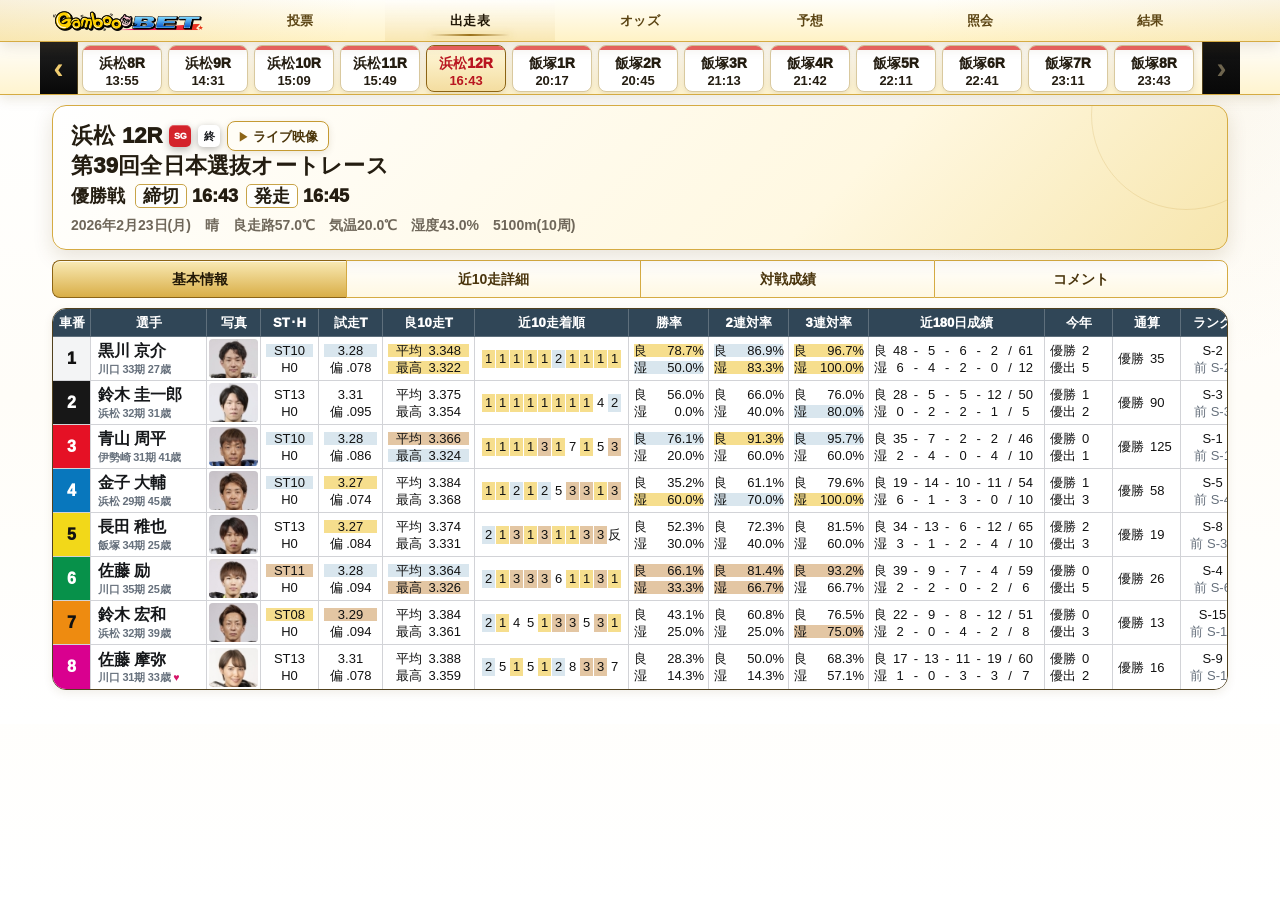
==== commit f047b407: "Add files via upload" ====
--- a/vote/index.html
+++ b/vote/index.html
@@ -4,7 +4,7 @@
 
 
 
-<title>出走表 | GambooBET Demo</title><link href="../shared/category-menu.css?v=64" rel="stylesheet"/><link href="../shared/page-shell.css?v=20" rel="stylesheet"/><link href="racecard.css?v=112" rel="stylesheet"/><link href="race-switch.css?v=73" rel="stylesheet"/><link href="race-info.css?v=71" rel="stylesheet"><link href="../shared/race-button-style.css?v=7" rel="stylesheet"><link href="../shared/gamboo-light-theme.css?v=7" rel="stylesheet"/><script src="../shared/sport-preferences.js?v=2"></script><script defer="" src="race-info.js?v=68"></script><script defer="" src="live-state.js?v=3"></script><script defer="" src="../shared/category-menu.js?v=63"></script><script defer="" src="../shared/fixed-layout.js?v=23"></script><script defer="" src="race-switch.js?v=76"></script><script defer="" src="racecard.js?v=76"></script></link></link></head><body><gamboo-category-menu active="racecard"></gamboo-category-menu><div class="gamboo-content-shell" data-gamboo-pinch-shell=""><div class="gamboo-content-sizer" data-gamboo-pinch-sizer=""><div class="gamboo-content-stage" data-gamboo-pinch-stage=""><gamboo-race-switch active-key="浜松-12R-16:43"></gamboo-race-switch><gamboo-race-info></gamboo-race-info><section aria-labelledby="racecard-term-title" aria-modal="false" class="racecard-term-overlay" data-racecard-term-overlay="" hidden="" id="racecard-term-overlay" role="dialog"><button aria-label="解説を閉じる" class="racecard-term-close" data-racecard-term-close="" type="button">×</button><h2 class="racecard-term-title" data-racecard-term-title="" id="racecard-term-title">項目解説</h2><p class="racecard-term-description" data-racecard-term-description=""></p></section><nav aria-label="出走表情報メニュー" class="racecard-detail-menu"><a aria-current="page" class="racecard-detail-tab active" href="./">基本情報</a><a class="racecard-detail-tab" href="recent10/">近10走詳細</a><a class="racecard-detail-tab" href="matchups/">対戦成績</a><a class="racecard-detail-tab" href="comments/">コメント</a></nav><div aria-live="polite" class="racecard-detail-toast" role="status">遷移先ページは準備中です</div><main class="vote-racecard">
+<title>出走表 | GambooBET Demo</title><link href="../shared/category-menu.css?v=64" rel="stylesheet"/><link href="../shared/page-shell.css?v=20" rel="stylesheet"/><link href="racecard.css?v=112" rel="stylesheet"/><link href="race-switch.css?v=73" rel="stylesheet"/><link href="race-info.css?v=71" rel="stylesheet"><link href="../shared/race-button-style.css?v=7" rel="stylesheet"><link href="../shared/gamboo-light-theme.css?v=7" rel="stylesheet"/><script src="../shared/sport-preferences.js?v=2"></script><script defer="" src="race-info.js?v=68"></script><script defer="" src="live-state.js?v=3"></script><script defer="" src="../shared/category-menu.js?v=64"></script><script defer="" src="../shared/fixed-layout.js?v=23"></script><script defer="" src="race-switch.js?v=76"></script><script defer="" src="racecard.js?v=76"></script></link></link></head><body><gamboo-category-menu active="racecard"></gamboo-category-menu><div class="gamboo-content-shell" data-gamboo-pinch-shell=""><div class="gamboo-content-sizer" data-gamboo-pinch-sizer=""><div class="gamboo-content-stage" data-gamboo-pinch-stage=""><gamboo-race-switch active-key="浜松-12R-16:43"></gamboo-race-switch><gamboo-race-info></gamboo-race-info><section aria-labelledby="racecard-term-title" aria-modal="false" class="racecard-term-overlay" data-racecard-term-overlay="" hidden="" id="racecard-term-overlay" role="dialog"><button aria-label="解説を閉じる" class="racecard-term-close" data-racecard-term-close="" type="button">×</button><h2 class="racecard-term-title" data-racecard-term-title="" id="racecard-term-title">項目解説</h2><p class="racecard-term-description" data-racecard-term-description=""></p></section><nav aria-label="出走表情報メニュー" class="racecard-detail-menu"><a aria-current="page" class="racecard-detail-tab active" href="./">基本情報</a><a class="racecard-detail-tab" href="recent10/">近10走詳細</a><a class="racecard-detail-tab" href="matchups/">対戦成績</a><a class="racecard-detail-tab" href="comments/">コメント</a></nav><div aria-live="polite" class="racecard-detail-toast" role="status">遷移先ページは準備中です</div><main class="vote-racecard">
 <section aria-label="浜松12R 出走表" class="section">
 <div class="table-scroll">
 <table class="race-table">
--- a/shared/gamboo-light-theme.css
+++ b/shared/gamboo-light-theme.css
@@ -395,7 +395,7 @@
   .recent-race-grade,
   .recent-race-name,
   .recent-race-track{
-    font-weight:500!important;
+    font-weight:850!important;
   }
   .vote-racecard.recent10-page .race-table .recent-detail-result .recent-race-card .recent-finish-badge,
   .vote-racecard.matchups-page .race-table .matchup-history-cell .recent-race-card .recent-finish-badge{
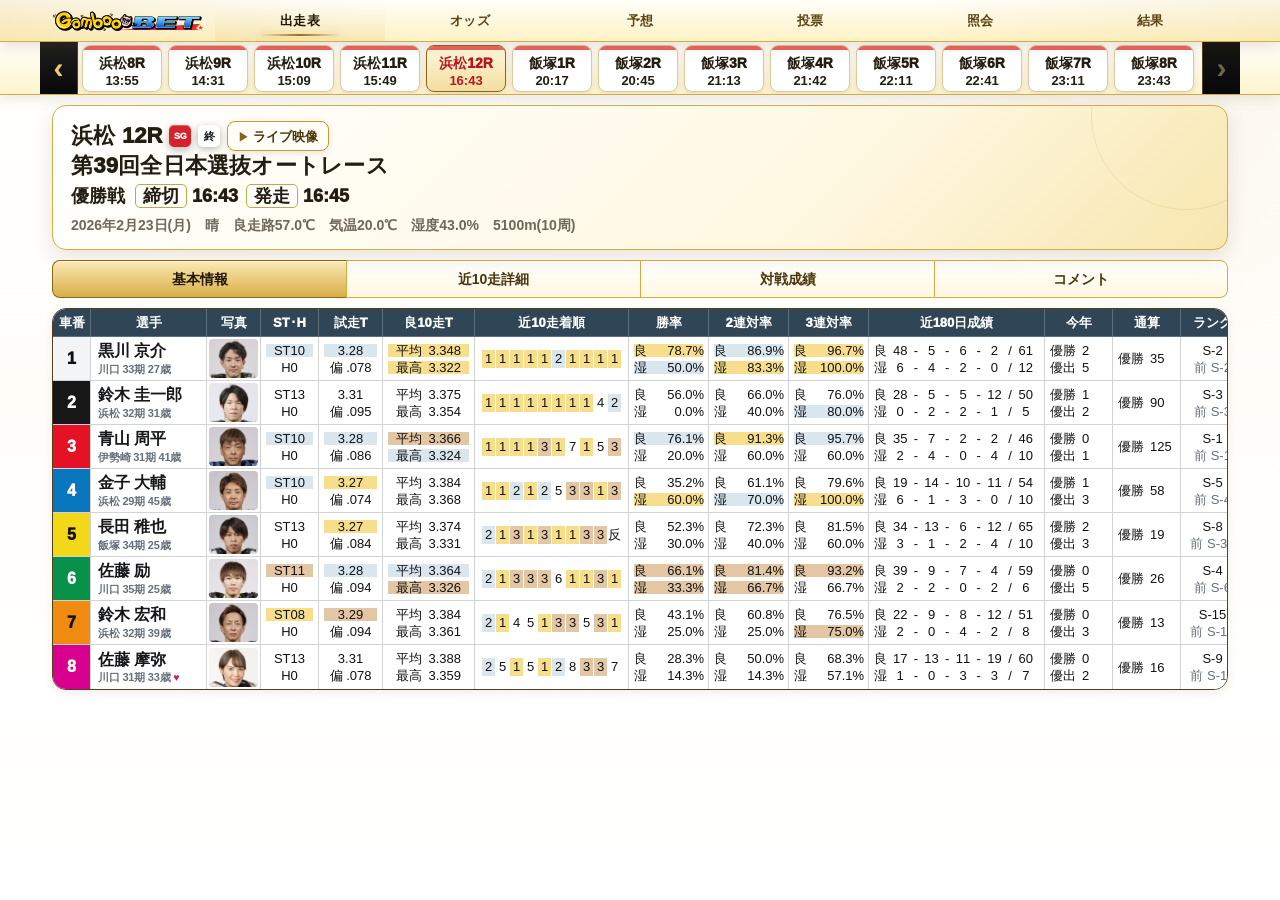
==== commit 7db78064: "Add files via upload" ====
--- a/vote/index.html
+++ b/vote/index.html
@@ -1,138 +1,138 @@
-<!DOCTYPE html>
-
-<html lang="ja"><head><meta charset="utf-8"/><meta content="width=device-width,initial-scale=1,maximum-scale=1,user-scalable=no,viewport-fit=cover" name="viewport"/><meta content="#fffaf0" name="theme-color"/><meta content="yes" name="apple-mobile-web-app-capable"/><meta content="default" name="apple-mobile-web-app-status-bar-style"/>
-
-
-
-<title>出走表 | GambooBET Demo</title><link href="../shared/category-menu.css?v=64" rel="stylesheet"/><link href="../shared/page-shell.css?v=20" rel="stylesheet"/><link href="racecard.css?v=112" rel="stylesheet"/><link href="race-switch.css?v=73" rel="stylesheet"/><link href="race-info.css?v=71" rel="stylesheet"><link href="../shared/race-button-style.css?v=7" rel="stylesheet"><link href="../shared/gamboo-light-theme.css?v=7" rel="stylesheet"/><script src="../shared/sport-preferences.js?v=2"></script><script defer="" src="race-info.js?v=68"></script><script defer="" src="live-state.js?v=3"></script><script defer="" src="../shared/category-menu.js?v=64"></script><script defer="" src="../shared/fixed-layout.js?v=23"></script><script defer="" src="race-switch.js?v=76"></script><script defer="" src="racecard.js?v=76"></script></link></link></head><body><gamboo-category-menu active="racecard"></gamboo-category-menu><div class="gamboo-content-shell" data-gamboo-pinch-shell=""><div class="gamboo-content-sizer" data-gamboo-pinch-sizer=""><div class="gamboo-content-stage" data-gamboo-pinch-stage=""><gamboo-race-switch active-key="浜松-12R-16:43"></gamboo-race-switch><gamboo-race-info></gamboo-race-info><section aria-labelledby="racecard-term-title" aria-modal="false" class="racecard-term-overlay" data-racecard-term-overlay="" hidden="" id="racecard-term-overlay" role="dialog"><button aria-label="解説を閉じる" class="racecard-term-close" data-racecard-term-close="" type="button">×</button><h2 class="racecard-term-title" data-racecard-term-title="" id="racecard-term-title">項目解説</h2><p class="racecard-term-description" data-racecard-term-description=""></p></section><nav aria-label="出走表情報メニュー" class="racecard-detail-menu"><a aria-current="page" class="racecard-detail-tab active" href="./">基本情報</a><a class="racecard-detail-tab" href="recent10/">近10走詳細</a><a class="racecard-detail-tab" href="matchups/">対戦成績</a><a class="racecard-detail-tab" href="comments/">コメント</a></nav><div aria-live="polite" class="racecard-detail-toast" role="status">遷移先ページは準備中です</div><main class="vote-racecard">
-<section aria-label="浜松12R 出走表" class="section">
-<div class="table-scroll">
-<table class="race-table">
-<colgroup>
-<col class="col-car"/>
-<col class="col-rider"/><col class="col-photo"/>
-<col class="col-hst"/>
-<col class="col-trial"/><col class="col-good-ten-time"/><col class="col-recent-ten"/>
-<col class="col-win-rate"/>
-<col class="col-quinella-rate"/>
-<col class="col-place-rate"/>
-<col class="col-results"/><col class="col-year"/><col class="col-career"/>
-<col class="col-rank"/><col class="col-review-points"/>
-<col class="col-machine"/>
-</colgroup>
-<thead>
-<tr>
-<th><button aria-controls="racecard-term-overlay" aria-expanded="false" class="racecard-term-button" data-racecard-term="car" type="button">車番</button></th>
-<th><button aria-controls="racecard-term-overlay" aria-expanded="false" class="racecard-term-button" data-racecard-term="rider" type="button">選手</button></th><th class="photo-heading"><button aria-controls="racecard-term-overlay" aria-expanded="false" class="racecard-term-button" data-racecard-term="photo" type="button">写真</button></th>
-<th><button aria-controls="racecard-term-overlay" aria-expanded="false" class="racecard-term-button" data-racecard-term="st-h" type="button">ST･H</button></th>
-<th><button aria-controls="racecard-term-overlay" aria-expanded="false" class="racecard-term-button" data-racecard-term="trial" type="button">試走T</button></th><th><button aria-controls="racecard-term-overlay" aria-expanded="false" class="racecard-term-button" data-racecard-term="good10" type="button">良10走T</button></th><th><button aria-controls="racecard-term-overlay" aria-expanded="false" class="racecard-term-button" data-racecard-term="recent10" type="button">近10走着順</button></th>
-<th><button aria-controls="racecard-term-overlay" aria-expanded="false" class="racecard-term-button" data-racecard-term="win" type="button">勝率</button></th>
-<th><button aria-controls="racecard-term-overlay" aria-expanded="false" class="racecard-term-button" data-racecard-term="quinella" type="button">2連対率</button></th>
-<th><button aria-controls="racecard-term-overlay" aria-expanded="false" class="racecard-term-button" data-racecard-term="place" type="button">3連対率</button></th>
-<th><button aria-controls="racecard-term-overlay" aria-expanded="false" class="racecard-term-button" data-racecard-term="recent180" type="button">近180日成績</button></th><th><button aria-controls="racecard-term-overlay" aria-expanded="false" class="racecard-term-button" data-racecard-term="year" type="button">今年</button></th><th><button aria-controls="racecard-term-overlay" aria-expanded="false" class="racecard-term-button" data-racecard-term="career" type="button">通算</button></th>
-<th><button aria-controls="racecard-term-overlay" aria-expanded="false" class="racecard-term-button" data-racecard-term="rank" type="button">ランク</button></th><th><button aria-controls="racecard-term-overlay" aria-expanded="false" class="racecard-term-button" data-racecard-term="points" type="button">審査P</button></th>
-<th><button aria-controls="racecard-term-overlay" aria-expanded="false" class="racecard-term-button" data-racecard-term="machine" type="button">車名</button></th>
-</tr>
-</thead>
-<tbody>
-<tr>
-<td class="car-number car-1">1</td>
-<td class="rider-name"><span class="rider-name-main">黒川 京介</span><span class="rider-profile">川口 33期 27歳</span></td><td class="photo-cell"><img alt="黒川 京介 選手写真" class="rider-photo" decoding="async" loading="lazy" src="photos/kurokawa.jpg"/></td>
-<td class="data-stack"><span class="rank-highlight rank-second" data-rank="2" data-rank-color="#d9e6ee" style="display:block!important;width:100%!important;background-color:#d9e6ee!important;background-image:linear-gradient(#d9e6ee,#d9e6ee)!important;border-radius:0!important;box-shadow:none!important;">ST10</span><span>H0</span></td>
-<td class="data-stack"><span class="rank-highlight rank-second" data-rank="2" data-rank-color="#d9e6ee" style="display:block!important;width:100%!important;background-color:#d9e6ee!important;background-image:linear-gradient(#d9e6ee,#d9e6ee)!important;border-radius:0!important;box-shadow:none!important;">3.28</span><span>偏 .078</span></td><td class="data-stack good-ten-time"><span class="good-ten-line rank-highlight rank-first" data-rank="1" data-rank-color="#f6de8d" style="display:grid!important;width:100%!important;background-color:#f6de8d!important;background-image:linear-gradient(#f6de8d,#f6de8d)!important;border-radius:0!important;box-shadow:none!important;"><span class="good-ten-label" style="background-color:#f6de8d!important;">平均</span><span class="good-ten-value" style="background-color:#f6de8d!important;">3.348</span></span><span class="good-ten-line rank-highlight rank-first" data-rank="1" data-rank-color="#f6de8d" style="display:grid!important;width:100%!important;background-color:#f6de8d!important;background-image:linear-gradient(#f6de8d,#f6de8d)!important;border-radius:0!important;box-shadow:none!important;"><span class="good-ten-label" style="background-color:#f6de8d!important;">最高</span><span class="good-ten-value" style="background-color:#f6de8d!important;">3.322</span></span></td><td class="recent-ten"><span class="recent-ten-list"><span class="recent-place finish-1">1</span><span class="recent-place finish-1">1</span><span class="recent-place finish-1">1</span><span class="recent-place finish-1">1</span><span class="recent-place finish-1">1</span><span class="recent-place finish-2">2</span><span class="recent-place finish-1">1</span><span class="recent-place finish-1">1</span><span class="recent-place finish-1">1</span><span class="recent-place finish-1">1</span></span></td>
-<td class="data-stack surface-stat"><span class="stat-line rank-highlight rank-first" data-rank="1" data-rank-color="#f6de8d" style="display:grid!important;width:100%!important;background-color:#f6de8d!important;background-image:linear-gradient(#f6de8d,#f6de8d)!important;border-radius:0!important;box-shadow:none!important;"><span class="surface-label" style="background-color:#f6de8d!important;">良</span><span class="surface-value" style="background-color:#f6de8d!important;">78.7</span><span class="surface-unit" style="background-color:#f6de8d!important;">%</span></span><span class="stat-line rank-highlight rank-second" data-rank="2" data-rank-color="#d9e6ee" style="display:grid!important;width:100%!important;background-color:#d9e6ee!important;background-image:linear-gradient(#d9e6ee,#d9e6ee)!important;border-radius:0!important;box-shadow:none!important;"><span class="surface-label" style="background-color:#d9e6ee!important;">湿</span><span class="surface-value" style="background-color:#d9e6ee!important;">50.0</span><span class="surface-unit" style="background-color:#d9e6ee!important;">%</span></span></td>
-<td class="data-stack surface-stat"><span class="stat-line rank-highlight rank-second" data-rank="2" data-rank-color="#d9e6ee" style="display:grid!important;width:100%!important;background-color:#d9e6ee!important;background-image:linear-gradient(#d9e6ee,#d9e6ee)!important;border-radius:0!important;box-shadow:none!important;"><span class="surface-label" style="background-color:#d9e6ee!important;">良</span><span class="surface-value" style="background-color:#d9e6ee!important;">86.9</span><span class="surface-unit" style="background-color:#d9e6ee!important;">%</span></span><span class="stat-line rank-highlight rank-first" data-rank="1" data-rank-color="#f6de8d" style="display:grid!important;width:100%!important;background-color:#f6de8d!important;background-image:linear-gradient(#f6de8d,#f6de8d)!important;border-radius:0!important;box-shadow:none!important;"><span class="surface-label" style="background-color:#f6de8d!important;">湿</span><span class="surface-value" style="background-color:#f6de8d!important;">83.3</span><span class="surface-unit" style="background-color:#f6de8d!important;">%</span></span></td>
-<td class="data-stack surface-stat"><span class="stat-line rank-highlight rank-first" data-rank="1" data-rank-color="#f6de8d" style="display:grid!important;width:100%!important;background-color:#f6de8d!important;background-image:linear-gradient(#f6de8d,#f6de8d)!important;border-radius:0!important;box-shadow:none!important;"><span class="surface-label" style="background-color:#f6de8d!important;">良</span><span class="surface-value" style="background-color:#f6de8d!important;">96.7</span><span class="surface-unit" style="background-color:#f6de8d!important;">%</span></span><span class="stat-line rank-highlight rank-first" data-rank="1" data-rank-color="#f6de8d" style="display:grid!important;width:100%!important;background-color:#f6de8d!important;background-image:linear-gradient(#f6de8d,#f6de8d)!important;border-radius:0!important;box-shadow:none!important;"><span class="surface-label" style="background-color:#f6de8d!important;">湿</span><span class="surface-value" style="background-color:#f6de8d!important;">100.0</span><span class="surface-unit" style="background-color:#f6de8d!important;">%</span></span></td>
-<td class="data-stack race-results"><span class="result-line"><span class="result-label">良</span><span class="result-number">48</span><span class="result-separator">-</span><span class="result-number">5</span><span class="result-separator">-</span><span class="result-number">6</span><span class="result-separator">-</span><span class="result-number">2</span><span class="result-separator">/</span><span class="result-number result-total">61</span></span><span class="result-line"><span class="result-label">湿</span><span class="result-number">6</span><span class="result-separator">-</span><span class="result-number">4</span><span class="result-separator">-</span><span class="result-number">2</span><span class="result-separator">-</span><span class="result-number">0</span><span class="result-separator">/</span><span class="result-number result-total">12</span></span></td><td class="season-record-cell year-record-cell"><span class="season-record-line"><span class="season-record-label">優勝</span><span class="season-record-value">2</span></span><span class="season-record-line"><span class="season-record-label">優出</span><span class="season-record-value">5</span></span></td><td class="season-record-cell career-record-cell"><span class="season-record-line"><span class="season-record-label">優勝</span><span class="season-record-value">35</span></span></td>
-<td class="data-stack rank-cell"><span>S-2</span><span>前 S-2</span></td><td class="review-points-cell">141.589</td>
-<td class="data-stack machine-name"><span>イットウセイ</span><span>1級 600cc</span></td>
-</tr>
-<tr>
-<td class="car-number car-2">2</td>
-<td class="rider-name"><span class="rider-name-main">鈴木 圭一郎</span><span class="rider-profile">浜松 32期 31歳</span></td><td class="photo-cell"><img alt="鈴木 圭一郎 選手写真" class="rider-photo" decoding="async" loading="lazy" src="photos/suzuki_keiichiro.jpg"/></td>
-<td class="data-stack"><span>ST13</span><span>H0</span></td>
-<td class="data-stack"><span>3.31</span><span>偏 .095</span></td><td class="data-stack good-ten-time"><span class="good-ten-line"><span class="good-ten-label">平均</span><span class="good-ten-value">3.375</span></span><span class="good-ten-line"><span class="good-ten-label">最高</span><span class="good-ten-value">3.354</span></span></td><td class="recent-ten"><span class="recent-ten-list"><span class="recent-place finish-1">1</span><span class="recent-place finish-1">1</span><span class="recent-place finish-1">1</span><span class="recent-place finish-1">1</span><span class="recent-place finish-1">1</span><span class="recent-place finish-1">1</span><span class="recent-place finish-1">1</span><span class="recent-place finish-1">1</span><span class="recent-place">4</span><span class="recent-place finish-2">2</span></span></td>
-<td class="data-stack surface-stat"><span class="stat-line"><span class="surface-label">良</span><span class="surface-value">56.0</span><span class="surface-unit">%</span></span><span class="stat-line"><span class="surface-label">湿</span><span class="surface-value">0.0</span><span class="surface-unit">%</span></span></td>
-<td class="data-stack surface-stat"><span class="stat-line"><span class="surface-label">良</span><span class="surface-value">66.0</span><span class="surface-unit">%</span></span><span class="stat-line"><span class="surface-label">湿</span><span class="surface-value">40.0</span><span class="surface-unit">%</span></span></td>
-<td class="data-stack surface-stat"><span class="stat-line"><span class="surface-label">良</span><span class="surface-value">76.0</span><span class="surface-unit">%</span></span><span class="stat-line rank-highlight rank-second" data-rank="2" data-rank-color="#d9e6ee" style="display:grid!important;width:100%!important;background-color:#d9e6ee!important;background-image:linear-gradient(#d9e6ee,#d9e6ee)!important;border-radius:0!important;box-shadow:none!important;"><span class="surface-label" style="background-color:#d9e6ee!important;">湿</span><span class="surface-value" style="background-color:#d9e6ee!important;">80.0</span><span class="surface-unit" style="background-color:#d9e6ee!important;">%</span></span></td>
-<td class="data-stack race-results"><span class="result-line"><span class="result-label">良</span><span class="result-number">28</span><span class="result-separator">-</span><span class="result-number">5</span><span class="result-separator">-</span><span class="result-number">5</span><span class="result-separator">-</span><span class="result-number">12</span><span class="result-separator">/</span><span class="result-number result-total">50</span></span><span class="result-line"><span class="result-label">湿</span><span class="result-number">0</span><span class="result-separator">-</span><span class="result-number">2</span><span class="result-separator">-</span><span class="result-number">2</span><span class="result-separator">-</span><span class="result-number">1</span><span class="result-separator">/</span><span class="result-number result-total">5</span></span></td><td class="season-record-cell year-record-cell"><span class="season-record-line"><span class="season-record-label">優勝</span><span class="season-record-value">1</span></span><span class="season-record-line"><span class="season-record-label">優出</span><span class="season-record-value">2</span></span></td><td class="season-record-cell career-record-cell"><span class="season-record-line"><span class="season-record-label">優勝</span><span class="season-record-value">90</span></span></td>
-<td class="data-stack rank-cell"><span>S-3</span><span>前 S-3</span></td><td class="review-points-cell">137.533</td>
-<td class="data-stack machine-name"><span>カルマＳ５Ｋ</span><span>1級 600cc</span></td>
-</tr>
-<tr>
-<td class="car-number car-3">3</td>
-<td class="rider-name"><span class="rider-name-main">青山 周平</span><span class="rider-profile">伊勢崎 31期 41歳</span></td><td class="photo-cell"><img alt="青山 周平 選手写真" class="rider-photo" decoding="async" loading="lazy" src="photos/aoyama.jpg"/></td>
-<td class="data-stack"><span class="rank-highlight rank-second" data-rank="2" data-rank-color="#d9e6ee" style="display:block!important;width:100%!important;background-color:#d9e6ee!important;background-image:linear-gradient(#d9e6ee,#d9e6ee)!important;border-radius:0!important;box-shadow:none!important;">ST10</span><span>H0</span></td>
-<td class="data-stack"><span class="rank-highlight rank-second" data-rank="2" data-rank-color="#d9e6ee" style="display:block!important;width:100%!important;background-color:#d9e6ee!important;background-image:linear-gradient(#d9e6ee,#d9e6ee)!important;border-radius:0!important;box-shadow:none!important;">3.28</span><span>偏 .086</span></td><td class="data-stack good-ten-time"><span class="good-ten-line rank-highlight rank-third" data-rank="3" data-rank-color="#e3c6a3" style="display:grid!important;width:100%!important;background-color:#e3c6a3!important;background-image:linear-gradient(#e3c6a3,#e3c6a3)!important;border-radius:0!important;box-shadow:none!important;"><span class="good-ten-label" style="background-color:#e3c6a3!important;">平均</span><span class="good-ten-value" style="background-color:#e3c6a3!important;">3.366</span></span><span class="good-ten-line rank-highlight rank-second" data-rank="2" data-rank-color="#d9e6ee" style="display:grid!important;width:100%!important;background-color:#d9e6ee!important;background-image:linear-gradient(#d9e6ee,#d9e6ee)!important;border-radius:0!important;box-shadow:none!important;"><span class="good-ten-label" style="background-color:#d9e6ee!important;">最高</span><span class="good-ten-value" style="background-color:#d9e6ee!important;">3.324</span></span></td><td class="recent-ten"><span class="recent-ten-list"><span class="recent-place finish-1">1</span><span class="recent-place finish-1">1</span><span class="recent-place finish-1">1</span><span class="recent-place finish-1">1</span><span class="recent-place finish-3">3</span><span class="recent-place finish-1">1</span><span class="recent-place">7</span><span class="recent-place finish-1">1</span><span class="recent-place">5</span><span class="recent-place finish-3">3</span></span></td>
-<td class="data-stack surface-stat"><span class="stat-line rank-highlight rank-second" data-rank="2" data-rank-color="#d9e6ee" style="display:grid!important;width:100%!important;background-color:#d9e6ee!important;background-image:linear-gradient(#d9e6ee,#d9e6ee)!important;border-radius:0!important;box-shadow:none!important;"><span class="surface-label" style="background-color:#d9e6ee!important;">良</span><span class="surface-value" style="background-color:#d9e6ee!important;">76.1</span><span class="surface-unit" style="background-color:#d9e6ee!important;">%</span></span><span class="stat-line"><span class="surface-label">湿</span><span class="surface-value">20.0</span><span class="surface-unit">%</span></span></td>
-<td class="data-stack surface-stat"><span class="stat-line rank-highlight rank-first" data-rank="1" data-rank-color="#f6de8d" style="display:grid!important;width:100%!important;background-color:#f6de8d!important;background-image:linear-gradient(#f6de8d,#f6de8d)!important;border-radius:0!important;box-shadow:none!important;"><span class="surface-label" style="background-color:#f6de8d!important;">良</span><span class="surface-value" style="background-color:#f6de8d!important;">91.3</span><span class="surface-unit" style="background-color:#f6de8d!important;">%</span></span><span class="stat-line"><span class="surface-label">湿</span><span class="surface-value">60.0</span><span class="surface-unit">%</span></span></td>
-<td class="data-stack surface-stat"><span class="stat-line rank-highlight rank-second" data-rank="2" data-rank-color="#d9e6ee" style="display:grid!important;width:100%!important;background-color:#d9e6ee!important;background-image:linear-gradient(#d9e6ee,#d9e6ee)!important;border-radius:0!important;box-shadow:none!important;"><span class="surface-label" style="background-color:#d9e6ee!important;">良</span><span class="surface-value" style="background-color:#d9e6ee!important;">95.7</span><span class="surface-unit" style="background-color:#d9e6ee!important;">%</span></span><span class="stat-line"><span class="surface-label">湿</span><span class="surface-value">60.0</span><span class="surface-unit">%</span></span></td>
-<td class="data-stack race-results"><span class="result-line"><span class="result-label">良</span><span class="result-number">35</span><span class="result-separator">-</span><span class="result-number">7</span><span class="result-separator">-</span><span class="result-number">2</span><span class="result-separator">-</span><span class="result-number">2</span><span class="result-separator">/</span><span class="result-number result-total">46</span></span><span class="result-line"><span class="result-label">湿</span><span class="result-number">2</span><span class="result-separator">-</span><span class="result-number">4</span><span class="result-separator">-</span><span class="result-number">0</span><span class="result-separator">-</span><span class="result-number">4</span><span class="result-separator">/</span><span class="result-number result-total">10</span></span></td><td class="season-record-cell year-record-cell"><span class="season-record-line"><span class="season-record-label">優勝</span><span class="season-record-value">0</span></span><span class="season-record-line"><span class="season-record-label">優出</span><span class="season-record-value">1</span></span></td><td class="season-record-cell career-record-cell"><span class="season-record-line"><span class="season-record-label">優勝</span><span class="season-record-value">125</span></span></td>
-<td class="data-stack rank-cell"><span>S-1</span><span>前 S-1</span></td><td class="review-points-cell">148.395</td>
-<td class="data-stack machine-name"><span>ハルク・７３</span><span>1級 600cc</span></td>
-</tr>
-<tr>
-<td class="car-number car-4">4</td>
-<td class="rider-name"><span class="rider-name-main">金子 大輔</span><span class="rider-profile">浜松 29期 45歳</span></td><td class="photo-cell"><img alt="金子 大輔 選手写真" class="rider-photo" decoding="async" loading="lazy" src="photos/kaneko.jpg"/></td>
-<td class="data-stack"><span class="rank-highlight rank-second" data-rank="2" data-rank-color="#d9e6ee" style="display:block!important;width:100%!important;background-color:#d9e6ee!important;background-image:linear-gradient(#d9e6ee,#d9e6ee)!important;border-radius:0!important;box-shadow:none!important;">ST10</span><span>H0</span></td>
-<td class="data-stack"><span class="rank-highlight rank-first" data-rank="1" data-rank-color="#f6de8d" style="display:block!important;width:100%!important;background-color:#f6de8d!important;background-image:linear-gradient(#f6de8d,#f6de8d)!important;border-radius:0!important;box-shadow:none!important;">3.27</span><span>偏 .074</span></td><td class="data-stack good-ten-time"><span class="good-ten-line"><span class="good-ten-label">平均</span><span class="good-ten-value">3.384</span></span><span class="good-ten-line"><span class="good-ten-label">最高</span><span class="good-ten-value">3.368</span></span></td><td class="recent-ten"><span class="recent-ten-list"><span class="recent-place finish-1">1</span><span class="recent-place finish-1">1</span><span class="recent-place finish-2">2</span><span class="recent-place finish-1">1</span><span class="recent-place finish-2">2</span><span class="recent-place">5</span><span class="recent-place finish-3">3</span><span class="recent-place finish-3">3</span><span class="recent-place finish-1">1</span><span class="recent-place finish-3">3</span></span></td>
-<td class="data-stack surface-stat"><span class="stat-line"><span class="surface-label">良</span><span class="surface-value">35.2</span><span class="surface-unit">%</span></span><span class="stat-line rank-highlight rank-first" data-rank="1" data-rank-color="#f6de8d" style="display:grid!important;width:100%!important;background-color:#f6de8d!important;background-image:linear-gradient(#f6de8d,#f6de8d)!important;border-radius:0!important;box-shadow:none!important;"><span class="surface-label" style="background-color:#f6de8d!important;">湿</span><span class="surface-value" style="background-color:#f6de8d!important;">60.0</span><span class="surface-unit" style="background-color:#f6de8d!important;">%</span></span></td>
-<td class="data-stack surface-stat"><span class="stat-line"><span class="surface-label">良</span><span class="surface-value">61.1</span><span class="surface-unit">%</span></span><span class="stat-line rank-highlight rank-second" data-rank="2" data-rank-color="#d9e6ee" style="display:grid!important;width:100%!important;background-color:#d9e6ee!important;background-image:linear-gradient(#d9e6ee,#d9e6ee)!important;border-radius:0!important;box-shadow:none!important;"><span class="surface-label" style="background-color:#d9e6ee!important;">湿</span><span class="surface-value" style="background-color:#d9e6ee!important;">70.0</span><span class="surface-unit" style="background-color:#d9e6ee!important;">%</span></span></td>
-<td class="data-stack surface-stat"><span class="stat-line"><span class="surface-label">良</span><span class="surface-value">79.6</span><span class="surface-unit">%</span></span><span class="stat-line rank-highlight rank-first" data-rank="1" data-rank-color="#f6de8d" style="display:grid!important;width:100%!important;background-color:#f6de8d!important;background-image:linear-gradient(#f6de8d,#f6de8d)!important;border-radius:0!important;box-shadow:none!important;"><span class="surface-label" style="background-color:#f6de8d!important;">湿</span><span class="surface-value" style="background-color:#f6de8d!important;">100.0</span><span class="surface-unit" style="background-color:#f6de8d!important;">%</span></span></td>
-<td class="data-stack race-results"><span class="result-line"><span class="result-label">良</span><span class="result-number">19</span><span class="result-separator">-</span><span class="result-number">14</span><span class="result-separator">-</span><span class="result-number">10</span><span class="result-separator">-</span><span class="result-number">11</span><span class="result-separator">/</span><span class="result-number result-total">54</span></span><span class="result-line"><span class="result-label">湿</span><span class="result-number">6</span><span class="result-separator">-</span><span class="result-number">1</span><span class="result-separator">-</span><span class="result-number">3</span><span class="result-separator">-</span><span class="result-number">0</span><span class="result-separator">/</span><span class="result-number result-total">10</span></span></td><td class="season-record-cell year-record-cell"><span class="season-record-line"><span class="season-record-label">優勝</span><span class="season-record-value">1</span></span><span class="season-record-line"><span class="season-record-label">優出</span><span class="season-record-value">3</span></span></td><td class="season-record-cell career-record-cell"><span class="season-record-line"><span class="season-record-label">優勝</span><span class="season-record-value">58</span></span></td>
-<td class="data-stack rank-cell"><span>S-5</span><span>前 S-4</span></td><td class="review-points-cell">133.520</td>
-<td class="data-stack machine-name"><span>サンクチュアリ</span><span>1級 600cc</span></td>
-</tr>
-<tr>
-<td class="car-number car-5">5</td>
-<td class="rider-name"><span class="rider-name-main">長田 稚也</span><span class="rider-profile">飯塚 34期 25歳</span></td><td class="photo-cell"><img alt="長田 稚也 選手写真" class="rider-photo" decoding="async" loading="lazy" src="photos/osada.jpg"/></td>
-<td class="data-stack"><span>ST13</span><span>H0</span></td>
-<td class="data-stack"><span class="rank-highlight rank-first" data-rank="1" data-rank-color="#f6de8d" style="display:block!important;width:100%!important;background-color:#f6de8d!important;background-image:linear-gradient(#f6de8d,#f6de8d)!important;border-radius:0!important;box-shadow:none!important;">3.27</span><span>偏 .084</span></td><td class="data-stack good-ten-time"><span class="good-ten-line"><span class="good-ten-label">平均</span><span class="good-ten-value">3.374</span></span><span class="good-ten-line"><span class="good-ten-label">最高</span><span class="good-ten-value">3.331</span></span></td><td class="recent-ten"><span class="recent-ten-list"><span class="recent-place finish-2">2</span><span class="recent-place finish-1">1</span><span class="recent-place finish-3">3</span><span class="recent-place finish-1">1</span><span class="recent-place finish-3">3</span><span class="recent-place finish-1">1</span><span class="recent-place finish-1">1</span><span class="recent-place finish-3">3</span><span class="recent-place finish-3">3</span><span class="recent-place">反</span></span></td>
-<td class="data-stack surface-stat"><span class="stat-line"><span class="surface-label">良</span><span class="surface-value">52.3</span><span class="surface-unit">%</span></span><span class="stat-line"><span class="surface-label">湿</span><span class="surface-value">30.0</span><span class="surface-unit">%</span></span></td>
-<td class="data-stack surface-stat"><span class="stat-line"><span class="surface-label">良</span><span class="surface-value">72.3</span><span class="surface-unit">%</span></span><span class="stat-line"><span class="surface-label">湿</span><span class="surface-value">40.0</span><span class="surface-unit">%</span></span></td>
-<td class="data-stack surface-stat"><span class="stat-line"><span class="surface-label">良</span><span class="surface-value">81.5</span><span class="surface-unit">%</span></span><span class="stat-line"><span class="surface-label">湿</span><span class="surface-value">60.0</span><span class="surface-unit">%</span></span></td>
-<td class="data-stack race-results"><span class="result-line"><span class="result-label">良</span><span class="result-number">34</span><span class="result-separator">-</span><span class="result-number">13</span><span class="result-separator">-</span><span class="result-number">6</span><span class="result-separator">-</span><span class="result-number">12</span><span class="result-separator">/</span><span class="result-number result-total">65</span></span><span class="result-line"><span class="result-label">湿</span><span class="result-number">3</span><span class="result-separator">-</span><span class="result-number">1</span><span class="result-separator">-</span><span class="result-number">2</span><span class="result-separator">-</span><span class="result-number">4</span><span class="result-separator">/</span><span class="result-number result-total">10</span></span></td><td class="season-record-cell year-record-cell"><span class="season-record-line"><span class="season-record-label">優勝</span><span class="season-record-value">2</span></span><span class="season-record-line"><span class="season-record-label">優出</span><span class="season-record-value">3</span></span></td><td class="season-record-cell career-record-cell"><span class="season-record-line"><span class="season-record-label">優勝</span><span class="season-record-value">19</span></span></td>
-<td class="data-stack rank-cell"><span>S-8</span><span>前 S-39</span></td><td class="review-points-cell">92.385</td>
-<td class="data-stack machine-name"><span>ロシナンテ</span><span>1級 600cc</span></td>
-</tr>
-<tr>
-<td class="car-number car-6">6</td>
-<td class="rider-name"><span class="rider-name-main">佐藤 励</span><span class="rider-profile">川口 35期 25歳</span></td><td class="photo-cell"><img alt="佐藤 励 選手写真" class="rider-photo" decoding="async" loading="lazy" src="photos/sato_rei.jpg"/></td>
-<td class="data-stack"><span class="rank-highlight rank-third" data-rank="3" data-rank-color="#e3c6a3" style="display:block!important;width:100%!important;background-color:#e3c6a3!important;background-image:linear-gradient(#e3c6a3,#e3c6a3)!important;border-radius:0!important;box-shadow:none!important;">ST11</span><span>H0</span></td>
-<td class="data-stack"><span class="rank-highlight rank-second" data-rank="2" data-rank-color="#d9e6ee" style="display:block!important;width:100%!important;background-color:#d9e6ee!important;background-image:linear-gradient(#d9e6ee,#d9e6ee)!important;border-radius:0!important;box-shadow:none!important;">3.28</span><span>偏 .094</span></td><td class="data-stack good-ten-time"><span class="good-ten-line rank-highlight rank-second" data-rank="2" data-rank-color="#d9e6ee" style="display:grid!important;width:100%!important;background-color:#d9e6ee!important;background-image:linear-gradient(#d9e6ee,#d9e6ee)!important;border-radius:0!important;box-shadow:none!important;"><span class="good-ten-label" style="background-color:#d9e6ee!important;">平均</span><span class="good-ten-value" style="background-color:#d9e6ee!important;">3.364</span></span><span class="good-ten-line rank-highlight rank-third" data-rank="3" data-rank-color="#e3c6a3" style="display:grid!important;width:100%!important;background-color:#e3c6a3!important;background-image:linear-gradient(#e3c6a3,#e3c6a3)!important;border-radius:0!important;box-shadow:none!important;"><span class="good-ten-label" style="background-color:#e3c6a3!important;">最高</span><span class="good-ten-value" style="background-color:#e3c6a3!important;">3.326</span></span></td><td class="recent-ten"><span class="recent-ten-list"><span class="recent-place finish-2">2</span><span class="recent-place finish-1">1</span><span class="recent-place finish-3">3</span><span class="recent-place finish-3">3</span><span class="recent-place finish-3">3</span><span class="recent-place">6</span><span class="recent-place finish-1">1</span><span class="recent-place finish-1">1</span><span class="recent-place finish-3">3</span><span class="recent-place finish-1">1</span></span></td>
-<td class="data-stack surface-stat"><span class="stat-line rank-highlight rank-third" data-rank="3" data-rank-color="#e3c6a3" style="display:grid!important;width:100%!important;background-color:#e3c6a3!important;background-image:linear-gradient(#e3c6a3,#e3c6a3)!important;border-radius:0!important;box-shadow:none!important;"><span class="surface-label" style="background-color:#e3c6a3!important;">良</span><span class="surface-value" style="background-color:#e3c6a3!important;">66.1</span><span class="surface-unit" style="background-color:#e3c6a3!important;">%</span></span><span class="stat-line rank-highlight rank-third" data-rank="3" data-rank-color="#e3c6a3" style="display:grid!important;width:100%!important;background-color:#e3c6a3!important;background-image:linear-gradient(#e3c6a3,#e3c6a3)!important;border-radius:0!important;box-shadow:none!important;"><span class="surface-label" style="background-color:#e3c6a3!important;">湿</span><span class="surface-value" style="background-color:#e3c6a3!important;">33.3</span><span class="surface-unit" style="background-color:#e3c6a3!important;">%</span></span></td>
-<td class="data-stack surface-stat"><span class="stat-line rank-highlight rank-third" data-rank="3" data-rank-color="#e3c6a3" style="display:grid!important;width:100%!important;background-color:#e3c6a3!important;background-image:linear-gradient(#e3c6a3,#e3c6a3)!important;border-radius:0!important;box-shadow:none!important;"><span class="surface-label" style="background-color:#e3c6a3!important;">良</span><span class="surface-value" style="background-color:#e3c6a3!important;">81.4</span><span class="surface-unit" style="background-color:#e3c6a3!important;">%</span></span><span class="stat-line rank-highlight rank-third" data-rank="3" data-rank-color="#e3c6a3" style="display:grid!important;width:100%!important;background-color:#e3c6a3!important;background-image:linear-gradient(#e3c6a3,#e3c6a3)!important;border-radius:0!important;box-shadow:none!important;"><span class="surface-label" style="background-color:#e3c6a3!important;">湿</span><span class="surface-value" style="background-color:#e3c6a3!important;">66.7</span><span class="surface-unit" style="background-color:#e3c6a3!important;">%</span></span></td>
-<td class="data-stack surface-stat"><span class="stat-line rank-highlight rank-third" data-rank="3" data-rank-color="#e3c6a3" style="display:grid!important;width:100%!important;background-color:#e3c6a3!important;background-image:linear-gradient(#e3c6a3,#e3c6a3)!important;border-radius:0!important;box-shadow:none!important;"><span class="surface-label" style="background-color:#e3c6a3!important;">良</span><span class="surface-value" style="background-color:#e3c6a3!important;">93.2</span><span class="surface-unit" style="background-color:#e3c6a3!important;">%</span></span><span class="stat-line"><span class="surface-label">湿</span><span class="surface-value">66.7</span><span class="surface-unit">%</span></span></td>
-<td class="data-stack race-results"><span class="result-line"><span class="result-label">良</span><span class="result-number">39</span><span class="result-separator">-</span><span class="result-number">9</span><span class="result-separator">-</span><span class="result-number">7</span><span class="result-separator">-</span><span class="result-number">4</span><span class="result-separator">/</span><span class="result-number result-total">59</span></span><span class="result-line"><span class="result-label">湿</span><span class="result-number">2</span><span class="result-separator">-</span><span class="result-number">2</span><span class="result-separator">-</span><span class="result-number">0</span><span class="result-separator">-</span><span class="result-number">2</span><span class="result-separator">/</span><span class="result-number result-total">6</span></span></td><td class="season-record-cell year-record-cell"><span class="season-record-line"><span class="season-record-label">優勝</span><span class="season-record-value">0</span></span><span class="season-record-line"><span class="season-record-label">優出</span><span class="season-record-value">5</span></span></td><td class="season-record-cell career-record-cell"><span class="season-record-line"><span class="season-record-label">優勝</span><span class="season-record-value">26</span></span></td>
-<td class="data-stack rank-cell"><span>S-4</span><span>前 S-6</span></td><td class="review-points-cell">126.981</td>
-<td class="data-stack machine-name"><span>シロウＷＶ・Ｓ</span><span>1級 600cc</span></td>
-</tr>
-<tr>
-<td class="car-number car-7">7</td>
-<td class="rider-name"><span class="rider-name-main">鈴木 宏和</span><span class="rider-profile">浜松 32期 39歳</span></td><td class="photo-cell"><img alt="鈴木 宏和 選手写真" class="rider-photo" decoding="async" loading="lazy" src="photos/suzuki_hirokazu.jpg"/></td>
-<td class="data-stack"><span class="rank-highlight rank-first" data-rank="1" data-rank-color="#f6de8d" style="display:block!important;width:100%!important;background-color:#f6de8d!important;background-image:linear-gradient(#f6de8d,#f6de8d)!important;border-radius:0!important;box-shadow:none!important;">ST08</span><span>H0</span></td>
-<td class="data-stack"><span class="rank-highlight rank-third" data-rank="3" data-rank-color="#e3c6a3" style="display:block!important;width:100%!important;background-color:#e3c6a3!important;background-image:linear-gradient(#e3c6a3,#e3c6a3)!important;border-radius:0!important;box-shadow:none!important;">3.29</span><span>偏 .094</span></td><td class="data-stack good-ten-time"><span class="good-ten-line"><span class="good-ten-label">平均</span><span class="good-ten-value">3.384</span></span><span class="good-ten-line"><span class="good-ten-label">最高</span><span class="good-ten-value">3.361</span></span></td><td class="recent-ten"><span class="recent-ten-list"><span class="recent-place finish-2">2</span><span class="recent-place finish-1">1</span><span class="recent-place">4</span><span class="recent-place">5</span><span class="recent-place finish-1">1</span><span class="recent-place finish-3">3</span><span class="recent-place finish-3">3</span><span class="recent-place">5</span><span class="recent-place finish-3">3</span><span class="recent-place finish-1">1</span></span></td>
-<td class="data-stack surface-stat"><span class="stat-line"><span class="surface-label">良</span><span class="surface-value">43.1</span><span class="surface-unit">%</span></span><span class="stat-line"><span class="surface-label">湿</span><span class="surface-value">25.0</span><span class="surface-unit">%</span></span></td>
-<td class="data-stack surface-stat"><span class="stat-line"><span class="surface-label">良</span><span class="surface-value">60.8</span><span class="surface-unit">%</span></span><span class="stat-line"><span class="surface-label">湿</span><span class="surface-value">25.0</span><span class="surface-unit">%</span></span></td>
-<td class="data-stack surface-stat"><span class="stat-line"><span class="surface-label">良</span><span class="surface-value">76.5</span><span class="surface-unit">%</span></span><span class="stat-line rank-highlight rank-third" data-rank="3" data-rank-color="#e3c6a3" style="display:grid!important;width:100%!important;background-color:#e3c6a3!important;background-image:linear-gradient(#e3c6a3,#e3c6a3)!important;border-radius:0!important;box-shadow:none!important;"><span class="surface-label" style="background-color:#e3c6a3!important;">湿</span><span class="surface-value" style="background-color:#e3c6a3!important;">75.0</span><span class="surface-unit" style="background-color:#e3c6a3!important;">%</span></span></td>
-<td class="data-stack race-results"><span class="result-line"><span class="result-label">良</span><span class="result-number">22</span><span class="result-separator">-</span><span class="result-number">9</span><span class="result-separator">-</span><span class="result-number">8</span><span class="result-separator">-</span><span class="result-number">12</span><span class="result-separator">/</span><span class="result-number result-total">51</span></span><span class="result-line"><span class="result-label">湿</span><span class="result-number">2</span><span class="result-separator">-</span><span class="result-number">0</span><span class="result-separator">-</span><span class="result-number">4</span><span class="result-separator">-</span><span class="result-number">2</span><span class="result-separator">/</span><span class="result-number result-total">8</span></span></td><td class="season-record-cell year-record-cell"><span class="season-record-line"><span class="season-record-label">優勝</span><span class="season-record-value">0</span></span><span class="season-record-line"><span class="season-record-label">優出</span><span class="season-record-value">3</span></span></td><td class="season-record-cell career-record-cell"><span class="season-record-line"><span class="season-record-label">優勝</span><span class="season-record-value">13</span></span></td>
-<td class="data-stack rank-cell"><span>S-15</span><span>前 S-16</span></td><td class="review-points-cell">111.448</td>
-<td class="data-stack machine-name"><span>ナアーモ</span><span>1級 600cc</span></td>
-</tr>
-<tr>
-<td class="car-number car-8">8</td>
-<td class="rider-name"><span class="rider-name-main">佐藤 摩弥</span><span class="rider-profile">川口 31期 33歳 <span aria-label="女子選手" class="female-mark">♥</span></span></td><td class="photo-cell"><img alt="佐藤 摩弥 選手写真" class="rider-photo" decoding="async" loading="lazy" src="photos/sato_maya.jpg"/></td>
-<td class="data-stack"><span>ST13</span><span>H0</span></td>
-<td class="data-stack"><span>3.31</span><span>偏 .078</span></td><td class="data-stack good-ten-time"><span class="good-ten-line"><span class="good-ten-label">平均</span><span class="good-ten-value">3.388</span></span><span class="good-ten-line"><span class="good-ten-label">最高</span><span class="good-ten-value">3.359</span></span></td><td class="recent-ten"><span class="recent-ten-list"><span class="recent-place finish-2">2</span><span class="recent-place">5</span><span class="recent-place finish-1">1</span><span class="recent-place">5</span><span class="recent-place finish-1">1</span><span class="recent-place finish-2">2</span><span class="recent-place">8</span><span class="recent-place finish-3">3</span><span class="recent-place finish-3">3</span><span class="recent-place">7</span></span></td>
-<td class="data-stack surface-stat"><span class="stat-line"><span class="surface-label">良</span><span class="surface-value">28.3</span><span class="surface-unit">%</span></span><span class="stat-line"><span class="surface-label">湿</span><span class="surface-value">14.3</span><span class="surface-unit">%</span></span></td>
-<td class="data-stack surface-stat"><span class="stat-line"><span class="surface-label">良</span><span class="surface-value">50.0</span><span class="surface-unit">%</span></span><span class="stat-line"><span class="surface-label">湿</span><span class="surface-value">14.3</span><span class="surface-unit">%</span></span></td>
-<td class="data-stack surface-stat"><span class="stat-line"><span class="surface-label">良</span><span class="surface-value">68.3</span><span class="surface-unit">%</span></span><span class="stat-line"><span class="surface-label">湿</span><span class="surface-value">57.1</span><span class="surface-unit">%</span></span></td>
-<td class="data-stack race-results"><span class="result-line"><span class="result-label">良</span><span class="result-number">17</span><span class="result-separator">-</span><span class="result-number">13</span><span class="result-separator">-</span><span class="result-number">11</span><span class="result-separator">-</span><span class="result-number">19</span><span class="result-separator">/</span><span class="result-number result-total">60</span></span><span class="result-line"><span class="result-label">湿</span><span class="result-number">1</span><span class="result-separator">-</span><span class="result-number">0</span><span class="result-separator">-</span><span class="result-number">3</span><span class="result-separator">-</span><span class="result-number">3</span><span class="result-separator">/</span><span class="result-number result-total">7</span></span></td><td class="season-record-cell year-record-cell"><span class="season-record-line"><span class="season-record-label">優勝</span><span class="season-record-value">0</span></span><span class="season-record-line"><span class="season-record-label">優出</span><span class="season-record-value">2</span></span></td><td class="season-record-cell career-record-cell"><span class="season-record-line"><span class="season-record-label">優勝</span><span class="season-record-value">16</span></span></td>
-<td class="data-stack rank-cell"><span>S-9</span><span>前 S-10</span></td><td class="review-points-cell">118.384</td>
-<td class="data-stack machine-name"><span>スミエ９７</span><span>1級 600cc</span></td>
-</tr>
-</tbody>
-</table>
-</div>
-</section>
-</main></div></div></div></body></html>
+<!DOCTYPE html>
+
+<html lang="ja"><head><meta charset="utf-8"/><meta content="width=device-width,initial-scale=1,maximum-scale=1,user-scalable=no,viewport-fit=cover" name="viewport"/><meta content="#fffaf0" name="theme-color"/><meta content="yes" name="apple-mobile-web-app-capable"/><meta content="default" name="apple-mobile-web-app-status-bar-style"/>
+
+
+
+<title>出走表 | GambooBET Demo</title><link href="../shared/category-menu.css?v=64" rel="stylesheet"/><link href="../shared/page-shell.css?v=20" rel="stylesheet"/><link href="racecard.css?v=112" rel="stylesheet"/><link href="race-switch.css?v=73" rel="stylesheet"/><link href="race-info.css?v=71" rel="stylesheet"><link href="../shared/race-button-style.css?v=7" rel="stylesheet"><link href="../shared/gamboo-light-theme.css?v=8" rel="stylesheet"/><script src="../shared/sport-preferences.js?v=2"></script><script defer="" src="race-info.js?v=68"></script><script defer="" src="live-state.js?v=3"></script><script defer="" src="../shared/category-menu.js?v=65"></script><script defer="" src="../shared/fixed-layout.js?v=23"></script><script defer="" src="race-switch.js?v=76"></script><script defer="" src="racecard.js?v=76"></script></link></link></head><body><gamboo-category-menu active="racecard"></gamboo-category-menu><div class="gamboo-content-shell" data-gamboo-pinch-shell=""><div class="gamboo-content-sizer" data-gamboo-pinch-sizer=""><div class="gamboo-content-stage" data-gamboo-pinch-stage=""><gamboo-race-switch active-key="浜松-12R-16:43"></gamboo-race-switch><gamboo-race-info></gamboo-race-info><section aria-labelledby="racecard-term-title" aria-modal="false" class="racecard-term-overlay" data-racecard-term-overlay="" hidden="" id="racecard-term-overlay" role="dialog"><button aria-label="解説を閉じる" class="racecard-term-close" data-racecard-term-close="" type="button">×</button><h2 class="racecard-term-title" data-racecard-term-title="" id="racecard-term-title">項目解説</h2><p class="racecard-term-description" data-racecard-term-description=""></p></section><nav aria-label="出走表情報メニュー" class="racecard-detail-menu"><a aria-current="page" class="racecard-detail-tab active" href="./">基本情報</a><a class="racecard-detail-tab" href="recent10/">近10走詳細</a><a class="racecard-detail-tab" href="matchups/">対戦成績</a><a class="racecard-detail-tab" href="comments/">コメント</a></nav><div aria-live="polite" class="racecard-detail-toast" role="status">遷移先ページは準備中です</div><main class="vote-racecard">
+<section aria-label="浜松12R 出走表" class="section">
+<div class="table-scroll">
+<table class="race-table">
+<colgroup>
+<col class="col-car"/>
+<col class="col-rider"/><col class="col-photo"/>
+<col class="col-hst"/>
+<col class="col-trial"/><col class="col-good-ten-time"/><col class="col-recent-ten"/>
+<col class="col-win-rate"/>
+<col class="col-quinella-rate"/>
+<col class="col-place-rate"/>
+<col class="col-results"/><col class="col-year"/><col class="col-career"/>
+<col class="col-rank"/><col class="col-review-points"/>
+<col class="col-machine"/>
+</colgroup>
+<thead>
+<tr>
+<th><button aria-controls="racecard-term-overlay" aria-expanded="false" class="racecard-term-button" data-racecard-term="car" type="button">車番</button></th>
+<th><button aria-controls="racecard-term-overlay" aria-expanded="false" class="racecard-term-button" data-racecard-term="rider" type="button">選手</button></th><th class="photo-heading"><button aria-controls="racecard-term-overlay" aria-expanded="false" class="racecard-term-button" data-racecard-term="photo" type="button">写真</button></th>
+<th><button aria-controls="racecard-term-overlay" aria-expanded="false" class="racecard-term-button" data-racecard-term="st-h" type="button">ST･H</button></th>
+<th><button aria-controls="racecard-term-overlay" aria-expanded="false" class="racecard-term-button" data-racecard-term="trial" type="button">試走T</button></th><th><button aria-controls="racecard-term-overlay" aria-expanded="false" class="racecard-term-button" data-racecard-term="good10" type="button">良10走T</button></th><th><button aria-controls="racecard-term-overlay" aria-expanded="false" class="racecard-term-button" data-racecard-term="recent10" type="button">近10走着順</button></th>
+<th><button aria-controls="racecard-term-overlay" aria-expanded="false" class="racecard-term-button" data-racecard-term="win" type="button">勝率</button></th>
+<th><button aria-controls="racecard-term-overlay" aria-expanded="false" class="racecard-term-button" data-racecard-term="quinella" type="button">2連対率</button></th>
+<th><button aria-controls="racecard-term-overlay" aria-expanded="false" class="racecard-term-button" data-racecard-term="place" type="button">3連対率</button></th>
+<th><button aria-controls="racecard-term-overlay" aria-expanded="false" class="racecard-term-button" data-racecard-term="recent180" type="button">近180日成績</button></th><th><button aria-controls="racecard-term-overlay" aria-expanded="false" class="racecard-term-button" data-racecard-term="year" type="button">今年</button></th><th><button aria-controls="racecard-term-overlay" aria-expanded="false" class="racecard-term-button" data-racecard-term="career" type="button">通算</button></th>
+<th><button aria-controls="racecard-term-overlay" aria-expanded="false" class="racecard-term-button" data-racecard-term="rank" type="button">ランク</button></th><th><button aria-controls="racecard-term-overlay" aria-expanded="false" class="racecard-term-button" data-racecard-term="points" type="button">審査P</button></th>
+<th><button aria-controls="racecard-term-overlay" aria-expanded="false" class="racecard-term-button" data-racecard-term="machine" type="button">車名</button></th>
+</tr>
+</thead>
+<tbody>
+<tr>
+<td class="car-number car-1">1</td>
+<td class="rider-name"><span class="rider-name-main">黒川 京介</span><span class="rider-profile">川口 33期 27歳</span></td><td class="photo-cell"><img alt="黒川 京介 選手写真" class="rider-photo" decoding="async" loading="lazy" src="photos/kurokawa.jpg"/></td>
+<td class="data-stack"><span class="rank-highlight rank-second" data-rank="2" data-rank-color="#d9e6ee" style="display:block!important;width:100%!important;background-color:#d9e6ee!important;background-image:linear-gradient(#d9e6ee,#d9e6ee)!important;border-radius:0!important;box-shadow:none!important;">ST10</span><span>H0</span></td>
+<td class="data-stack"><span class="rank-highlight rank-second" data-rank="2" data-rank-color="#d9e6ee" style="display:block!important;width:100%!important;background-color:#d9e6ee!important;background-image:linear-gradient(#d9e6ee,#d9e6ee)!important;border-radius:0!important;box-shadow:none!important;">3.28</span><span>偏 .078</span></td><td class="data-stack good-ten-time"><span class="good-ten-line rank-highlight rank-first" data-rank="1" data-rank-color="#f6de8d" style="display:grid!important;width:100%!important;background-color:#f6de8d!important;background-image:linear-gradient(#f6de8d,#f6de8d)!important;border-radius:0!important;box-shadow:none!important;"><span class="good-ten-label" style="background-color:#f6de8d!important;">平均</span><span class="good-ten-value" style="background-color:#f6de8d!important;">3.348</span></span><span class="good-ten-line rank-highlight rank-first" data-rank="1" data-rank-color="#f6de8d" style="display:grid!important;width:100%!important;background-color:#f6de8d!important;background-image:linear-gradient(#f6de8d,#f6de8d)!important;border-radius:0!important;box-shadow:none!important;"><span class="good-ten-label" style="background-color:#f6de8d!important;">最高</span><span class="good-ten-value" style="background-color:#f6de8d!important;">3.322</span></span></td><td class="recent-ten"><span class="recent-ten-list"><span class="recent-place finish-1">1</span><span class="recent-place finish-1">1</span><span class="recent-place finish-1">1</span><span class="recent-place finish-1">1</span><span class="recent-place finish-1">1</span><span class="recent-place finish-2">2</span><span class="recent-place finish-1">1</span><span class="recent-place finish-1">1</span><span class="recent-place finish-1">1</span><span class="recent-place finish-1">1</span></span></td>
+<td class="data-stack surface-stat"><span class="stat-line rank-highlight rank-first" data-rank="1" data-rank-color="#f6de8d" style="display:grid!important;width:100%!important;background-color:#f6de8d!important;background-image:linear-gradient(#f6de8d,#f6de8d)!important;border-radius:0!important;box-shadow:none!important;"><span class="surface-label" style="background-color:#f6de8d!important;">良</span><span class="surface-value" style="background-color:#f6de8d!important;">78.7</span><span class="surface-unit" style="background-color:#f6de8d!important;">%</span></span><span class="stat-line rank-highlight rank-second" data-rank="2" data-rank-color="#d9e6ee" style="display:grid!important;width:100%!important;background-color:#d9e6ee!important;background-image:linear-gradient(#d9e6ee,#d9e6ee)!important;border-radius:0!important;box-shadow:none!important;"><span class="surface-label" style="background-color:#d9e6ee!important;">湿</span><span class="surface-value" style="background-color:#d9e6ee!important;">50.0</span><span class="surface-unit" style="background-color:#d9e6ee!important;">%</span></span></td>
+<td class="data-stack surface-stat"><span class="stat-line rank-highlight rank-second" data-rank="2" data-rank-color="#d9e6ee" style="display:grid!important;width:100%!important;background-color:#d9e6ee!important;background-image:linear-gradient(#d9e6ee,#d9e6ee)!important;border-radius:0!important;box-shadow:none!important;"><span class="surface-label" style="background-color:#d9e6ee!important;">良</span><span class="surface-value" style="background-color:#d9e6ee!important;">86.9</span><span class="surface-unit" style="background-color:#d9e6ee!important;">%</span></span><span class="stat-line rank-highlight rank-first" data-rank="1" data-rank-color="#f6de8d" style="display:grid!important;width:100%!important;background-color:#f6de8d!important;background-image:linear-gradient(#f6de8d,#f6de8d)!important;border-radius:0!important;box-shadow:none!important;"><span class="surface-label" style="background-color:#f6de8d!important;">湿</span><span class="surface-value" style="background-color:#f6de8d!important;">83.3</span><span class="surface-unit" style="background-color:#f6de8d!important;">%</span></span></td>
+<td class="data-stack surface-stat"><span class="stat-line rank-highlight rank-first" data-rank="1" data-rank-color="#f6de8d" style="display:grid!important;width:100%!important;background-color:#f6de8d!important;background-image:linear-gradient(#f6de8d,#f6de8d)!important;border-radius:0!important;box-shadow:none!important;"><span class="surface-label" style="background-color:#f6de8d!important;">良</span><span class="surface-value" style="background-color:#f6de8d!important;">96.7</span><span class="surface-unit" style="background-color:#f6de8d!important;">%</span></span><span class="stat-line rank-highlight rank-first" data-rank="1" data-rank-color="#f6de8d" style="display:grid!important;width:100%!important;background-color:#f6de8d!important;background-image:linear-gradient(#f6de8d,#f6de8d)!important;border-radius:0!important;box-shadow:none!important;"><span class="surface-label" style="background-color:#f6de8d!important;">湿</span><span class="surface-value" style="background-color:#f6de8d!important;">100.0</span><span class="surface-unit" style="background-color:#f6de8d!important;">%</span></span></td>
+<td class="data-stack race-results"><span class="result-line"><span class="result-label">良</span><span class="result-number">48</span><span class="result-separator">-</span><span class="result-number">5</span><span class="result-separator">-</span><span class="result-number">6</span><span class="result-separator">-</span><span class="result-number">2</span><span class="result-separator">/</span><span class="result-number result-total">61</span></span><span class="result-line"><span class="result-label">湿</span><span class="result-number">6</span><span class="result-separator">-</span><span class="result-number">4</span><span class="result-separator">-</span><span class="result-number">2</span><span class="result-separator">-</span><span class="result-number">0</span><span class="result-separator">/</span><span class="result-number result-total">12</span></span></td><td class="season-record-cell year-record-cell"><span class="season-record-line"><span class="season-record-label">優勝</span><span class="season-record-value">2</span></span><span class="season-record-line"><span class="season-record-label">優出</span><span class="season-record-value">5</span></span></td><td class="season-record-cell career-record-cell"><span class="season-record-line"><span class="season-record-label">優勝</span><span class="season-record-value">35</span></span></td>
+<td class="data-stack rank-cell"><span>S-2</span><span>前 S-2</span></td><td class="review-points-cell">141.589</td>
+<td class="data-stack machine-name"><span>イットウセイ</span><span>1級 600cc</span></td>
+</tr>
+<tr>
+<td class="car-number car-2">2</td>
+<td class="rider-name"><span class="rider-name-main">鈴木 圭一郎</span><span class="rider-profile">浜松 32期 31歳</span></td><td class="photo-cell"><img alt="鈴木 圭一郎 選手写真" class="rider-photo" decoding="async" loading="lazy" src="photos/suzuki_keiichiro.jpg"/></td>
+<td class="data-stack"><span>ST13</span><span>H0</span></td>
+<td class="data-stack"><span>3.31</span><span>偏 .095</span></td><td class="data-stack good-ten-time"><span class="good-ten-line"><span class="good-ten-label">平均</span><span class="good-ten-value">3.375</span></span><span class="good-ten-line"><span class="good-ten-label">最高</span><span class="good-ten-value">3.354</span></span></td><td class="recent-ten"><span class="recent-ten-list"><span class="recent-place finish-1">1</span><span class="recent-place finish-1">1</span><span class="recent-place finish-1">1</span><span class="recent-place finish-1">1</span><span class="recent-place finish-1">1</span><span class="recent-place finish-1">1</span><span class="recent-place finish-1">1</span><span class="recent-place finish-1">1</span><span class="recent-place">4</span><span class="recent-place finish-2">2</span></span></td>
+<td class="data-stack surface-stat"><span class="stat-line"><span class="surface-label">良</span><span class="surface-value">56.0</span><span class="surface-unit">%</span></span><span class="stat-line"><span class="surface-label">湿</span><span class="surface-value">0.0</span><span class="surface-unit">%</span></span></td>
+<td class="data-stack surface-stat"><span class="stat-line"><span class="surface-label">良</span><span class="surface-value">66.0</span><span class="surface-unit">%</span></span><span class="stat-line"><span class="surface-label">湿</span><span class="surface-value">40.0</span><span class="surface-unit">%</span></span></td>
+<td class="data-stack surface-stat"><span class="stat-line"><span class="surface-label">良</span><span class="surface-value">76.0</span><span class="surface-unit">%</span></span><span class="stat-line rank-highlight rank-second" data-rank="2" data-rank-color="#d9e6ee" style="display:grid!important;width:100%!important;background-color:#d9e6ee!important;background-image:linear-gradient(#d9e6ee,#d9e6ee)!important;border-radius:0!important;box-shadow:none!important;"><span class="surface-label" style="background-color:#d9e6ee!important;">湿</span><span class="surface-value" style="background-color:#d9e6ee!important;">80.0</span><span class="surface-unit" style="background-color:#d9e6ee!important;">%</span></span></td>
+<td class="data-stack race-results"><span class="result-line"><span class="result-label">良</span><span class="result-number">28</span><span class="result-separator">-</span><span class="result-number">5</span><span class="result-separator">-</span><span class="result-number">5</span><span class="result-separator">-</span><span class="result-number">12</span><span class="result-separator">/</span><span class="result-number result-total">50</span></span><span class="result-line"><span class="result-label">湿</span><span class="result-number">0</span><span class="result-separator">-</span><span class="result-number">2</span><span class="result-separator">-</span><span class="result-number">2</span><span class="result-separator">-</span><span class="result-number">1</span><span class="result-separator">/</span><span class="result-number result-total">5</span></span></td><td class="season-record-cell year-record-cell"><span class="season-record-line"><span class="season-record-label">優勝</span><span class="season-record-value">1</span></span><span class="season-record-line"><span class="season-record-label">優出</span><span class="season-record-value">2</span></span></td><td class="season-record-cell career-record-cell"><span class="season-record-line"><span class="season-record-label">優勝</span><span class="season-record-value">90</span></span></td>
+<td class="data-stack rank-cell"><span>S-3</span><span>前 S-3</span></td><td class="review-points-cell">137.533</td>
+<td class="data-stack machine-name"><span>カルマＳ５Ｋ</span><span>1級 600cc</span></td>
+</tr>
+<tr>
+<td class="car-number car-3">3</td>
+<td class="rider-name"><span class="rider-name-main">青山 周平</span><span class="rider-profile">伊勢崎 31期 41歳</span></td><td class="photo-cell"><img alt="青山 周平 選手写真" class="rider-photo" decoding="async" loading="lazy" src="photos/aoyama.jpg"/></td>
+<td class="data-stack"><span class="rank-highlight rank-second" data-rank="2" data-rank-color="#d9e6ee" style="display:block!important;width:100%!important;background-color:#d9e6ee!important;background-image:linear-gradient(#d9e6ee,#d9e6ee)!important;border-radius:0!important;box-shadow:none!important;">ST10</span><span>H0</span></td>
+<td class="data-stack"><span class="rank-highlight rank-second" data-rank="2" data-rank-color="#d9e6ee" style="display:block!important;width:100%!important;background-color:#d9e6ee!important;background-image:linear-gradient(#d9e6ee,#d9e6ee)!important;border-radius:0!important;box-shadow:none!important;">3.28</span><span>偏 .086</span></td><td class="data-stack good-ten-time"><span class="good-ten-line rank-highlight rank-third" data-rank="3" data-rank-color="#e3c6a3" style="display:grid!important;width:100%!important;background-color:#e3c6a3!important;background-image:linear-gradient(#e3c6a3,#e3c6a3)!important;border-radius:0!important;box-shadow:none!important;"><span class="good-ten-label" style="background-color:#e3c6a3!important;">平均</span><span class="good-ten-value" style="background-color:#e3c6a3!important;">3.366</span></span><span class="good-ten-line rank-highlight rank-second" data-rank="2" data-rank-color="#d9e6ee" style="display:grid!important;width:100%!important;background-color:#d9e6ee!important;background-image:linear-gradient(#d9e6ee,#d9e6ee)!important;border-radius:0!important;box-shadow:none!important;"><span class="good-ten-label" style="background-color:#d9e6ee!important;">最高</span><span class="good-ten-value" style="background-color:#d9e6ee!important;">3.324</span></span></td><td class="recent-ten"><span class="recent-ten-list"><span class="recent-place finish-1">1</span><span class="recent-place finish-1">1</span><span class="recent-place finish-1">1</span><span class="recent-place finish-1">1</span><span class="recent-place finish-3">3</span><span class="recent-place finish-1">1</span><span class="recent-place">7</span><span class="recent-place finish-1">1</span><span class="recent-place">5</span><span class="recent-place finish-3">3</span></span></td>
+<td class="data-stack surface-stat"><span class="stat-line rank-highlight rank-second" data-rank="2" data-rank-color="#d9e6ee" style="display:grid!important;width:100%!important;background-color:#d9e6ee!important;background-image:linear-gradient(#d9e6ee,#d9e6ee)!important;border-radius:0!important;box-shadow:none!important;"><span class="surface-label" style="background-color:#d9e6ee!important;">良</span><span class="surface-value" style="background-color:#d9e6ee!important;">76.1</span><span class="surface-unit" style="background-color:#d9e6ee!important;">%</span></span><span class="stat-line"><span class="surface-label">湿</span><span class="surface-value">20.0</span><span class="surface-unit">%</span></span></td>
+<td class="data-stack surface-stat"><span class="stat-line rank-highlight rank-first" data-rank="1" data-rank-color="#f6de8d" style="display:grid!important;width:100%!important;background-color:#f6de8d!important;background-image:linear-gradient(#f6de8d,#f6de8d)!important;border-radius:0!important;box-shadow:none!important;"><span class="surface-label" style="background-color:#f6de8d!important;">良</span><span class="surface-value" style="background-color:#f6de8d!important;">91.3</span><span class="surface-unit" style="background-color:#f6de8d!important;">%</span></span><span class="stat-line"><span class="surface-label">湿</span><span class="surface-value">60.0</span><span class="surface-unit">%</span></span></td>
+<td class="data-stack surface-stat"><span class="stat-line rank-highlight rank-second" data-rank="2" data-rank-color="#d9e6ee" style="display:grid!important;width:100%!important;background-color:#d9e6ee!important;background-image:linear-gradient(#d9e6ee,#d9e6ee)!important;border-radius:0!important;box-shadow:none!important;"><span class="surface-label" style="background-color:#d9e6ee!important;">良</span><span class="surface-value" style="background-color:#d9e6ee!important;">95.7</span><span class="surface-unit" style="background-color:#d9e6ee!important;">%</span></span><span class="stat-line"><span class="surface-label">湿</span><span class="surface-value">60.0</span><span class="surface-unit">%</span></span></td>
+<td class="data-stack race-results"><span class="result-line"><span class="result-label">良</span><span class="result-number">35</span><span class="result-separator">-</span><span class="result-number">7</span><span class="result-separator">-</span><span class="result-number">2</span><span class="result-separator">-</span><span class="result-number">2</span><span class="result-separator">/</span><span class="result-number result-total">46</span></span><span class="result-line"><span class="result-label">湿</span><span class="result-number">2</span><span class="result-separator">-</span><span class="result-number">4</span><span class="result-separator">-</span><span class="result-number">0</span><span class="result-separator">-</span><span class="result-number">4</span><span class="result-separator">/</span><span class="result-number result-total">10</span></span></td><td class="season-record-cell year-record-cell"><span class="season-record-line"><span class="season-record-label">優勝</span><span class="season-record-value">0</span></span><span class="season-record-line"><span class="season-record-label">優出</span><span class="season-record-value">1</span></span></td><td class="season-record-cell career-record-cell"><span class="season-record-line"><span class="season-record-label">優勝</span><span class="season-record-value">125</span></span></td>
+<td class="data-stack rank-cell"><span>S-1</span><span>前 S-1</span></td><td class="review-points-cell">148.395</td>
+<td class="data-stack machine-name"><span>ハルク・７３</span><span>1級 600cc</span></td>
+</tr>
+<tr>
+<td class="car-number car-4">4</td>
+<td class="rider-name"><span class="rider-name-main">金子 大輔</span><span class="rider-profile">浜松 29期 45歳</span></td><td class="photo-cell"><img alt="金子 大輔 選手写真" class="rider-photo" decoding="async" loading="lazy" src="photos/kaneko.jpg"/></td>
+<td class="data-stack"><span class="rank-highlight rank-second" data-rank="2" data-rank-color="#d9e6ee" style="display:block!important;width:100%!important;background-color:#d9e6ee!important;background-image:linear-gradient(#d9e6ee,#d9e6ee)!important;border-radius:0!important;box-shadow:none!important;">ST10</span><span>H0</span></td>
+<td class="data-stack"><span class="rank-highlight rank-first" data-rank="1" data-rank-color="#f6de8d" style="display:block!important;width:100%!important;background-color:#f6de8d!important;background-image:linear-gradient(#f6de8d,#f6de8d)!important;border-radius:0!important;box-shadow:none!important;">3.27</span><span>偏 .074</span></td><td class="data-stack good-ten-time"><span class="good-ten-line"><span class="good-ten-label">平均</span><span class="good-ten-value">3.384</span></span><span class="good-ten-line"><span class="good-ten-label">最高</span><span class="good-ten-value">3.368</span></span></td><td class="recent-ten"><span class="recent-ten-list"><span class="recent-place finish-1">1</span><span class="recent-place finish-1">1</span><span class="recent-place finish-2">2</span><span class="recent-place finish-1">1</span><span class="recent-place finish-2">2</span><span class="recent-place">5</span><span class="recent-place finish-3">3</span><span class="recent-place finish-3">3</span><span class="recent-place finish-1">1</span><span class="recent-place finish-3">3</span></span></td>
+<td class="data-stack surface-stat"><span class="stat-line"><span class="surface-label">良</span><span class="surface-value">35.2</span><span class="surface-unit">%</span></span><span class="stat-line rank-highlight rank-first" data-rank="1" data-rank-color="#f6de8d" style="display:grid!important;width:100%!important;background-color:#f6de8d!important;background-image:linear-gradient(#f6de8d,#f6de8d)!important;border-radius:0!important;box-shadow:none!important;"><span class="surface-label" style="background-color:#f6de8d!important;">湿</span><span class="surface-value" style="background-color:#f6de8d!important;">60.0</span><span class="surface-unit" style="background-color:#f6de8d!important;">%</span></span></td>
+<td class="data-stack surface-stat"><span class="stat-line"><span class="surface-label">良</span><span class="surface-value">61.1</span><span class="surface-unit">%</span></span><span class="stat-line rank-highlight rank-second" data-rank="2" data-rank-color="#d9e6ee" style="display:grid!important;width:100%!important;background-color:#d9e6ee!important;background-image:linear-gradient(#d9e6ee,#d9e6ee)!important;border-radius:0!important;box-shadow:none!important;"><span class="surface-label" style="background-color:#d9e6ee!important;">湿</span><span class="surface-value" style="background-color:#d9e6ee!important;">70.0</span><span class="surface-unit" style="background-color:#d9e6ee!important;">%</span></span></td>
+<td class="data-stack surface-stat"><span class="stat-line"><span class="surface-label">良</span><span class="surface-value">79.6</span><span class="surface-unit">%</span></span><span class="stat-line rank-highlight rank-first" data-rank="1" data-rank-color="#f6de8d" style="display:grid!important;width:100%!important;background-color:#f6de8d!important;background-image:linear-gradient(#f6de8d,#f6de8d)!important;border-radius:0!important;box-shadow:none!important;"><span class="surface-label" style="background-color:#f6de8d!important;">湿</span><span class="surface-value" style="background-color:#f6de8d!important;">100.0</span><span class="surface-unit" style="background-color:#f6de8d!important;">%</span></span></td>
+<td class="data-stack race-results"><span class="result-line"><span class="result-label">良</span><span class="result-number">19</span><span class="result-separator">-</span><span class="result-number">14</span><span class="result-separator">-</span><span class="result-number">10</span><span class="result-separator">-</span><span class="result-number">11</span><span class="result-separator">/</span><span class="result-number result-total">54</span></span><span class="result-line"><span class="result-label">湿</span><span class="result-number">6</span><span class="result-separator">-</span><span class="result-number">1</span><span class="result-separator">-</span><span class="result-number">3</span><span class="result-separator">-</span><span class="result-number">0</span><span class="result-separator">/</span><span class="result-number result-total">10</span></span></td><td class="season-record-cell year-record-cell"><span class="season-record-line"><span class="season-record-label">優勝</span><span class="season-record-value">1</span></span><span class="season-record-line"><span class="season-record-label">優出</span><span class="season-record-value">3</span></span></td><td class="season-record-cell career-record-cell"><span class="season-record-line"><span class="season-record-label">優勝</span><span class="season-record-value">58</span></span></td>
+<td class="data-stack rank-cell"><span>S-5</span><span>前 S-4</span></td><td class="review-points-cell">133.520</td>
+<td class="data-stack machine-name"><span>サンクチュアリ</span><span>1級 600cc</span></td>
+</tr>
+<tr>
+<td class="car-number car-5">5</td>
+<td class="rider-name"><span class="rider-name-main">長田 稚也</span><span class="rider-profile">飯塚 34期 25歳</span></td><td class="photo-cell"><img alt="長田 稚也 選手写真" class="rider-photo" decoding="async" loading="lazy" src="photos/osada.jpg"/></td>
+<td class="data-stack"><span>ST13</span><span>H0</span></td>
+<td class="data-stack"><span class="rank-highlight rank-first" data-rank="1" data-rank-color="#f6de8d" style="display:block!important;width:100%!important;background-color:#f6de8d!important;background-image:linear-gradient(#f6de8d,#f6de8d)!important;border-radius:0!important;box-shadow:none!important;">3.27</span><span>偏 .084</span></td><td class="data-stack good-ten-time"><span class="good-ten-line"><span class="good-ten-label">平均</span><span class="good-ten-value">3.374</span></span><span class="good-ten-line"><span class="good-ten-label">最高</span><span class="good-ten-value">3.331</span></span></td><td class="recent-ten"><span class="recent-ten-list"><span class="recent-place finish-2">2</span><span class="recent-place finish-1">1</span><span class="recent-place finish-3">3</span><span class="recent-place finish-1">1</span><span class="recent-place finish-3">3</span><span class="recent-place finish-1">1</span><span class="recent-place finish-1">1</span><span class="recent-place finish-3">3</span><span class="recent-place finish-3">3</span><span class="recent-place">反</span></span></td>
+<td class="data-stack surface-stat"><span class="stat-line"><span class="surface-label">良</span><span class="surface-value">52.3</span><span class="surface-unit">%</span></span><span class="stat-line"><span class="surface-label">湿</span><span class="surface-value">30.0</span><span class="surface-unit">%</span></span></td>
+<td class="data-stack surface-stat"><span class="stat-line"><span class="surface-label">良</span><span class="surface-value">72.3</span><span class="surface-unit">%</span></span><span class="stat-line"><span class="surface-label">湿</span><span class="surface-value">40.0</span><span class="surface-unit">%</span></span></td>
+<td class="data-stack surface-stat"><span class="stat-line"><span class="surface-label">良</span><span class="surface-value">81.5</span><span class="surface-unit">%</span></span><span class="stat-line"><span class="surface-label">湿</span><span class="surface-value">60.0</span><span class="surface-unit">%</span></span></td>
+<td class="data-stack race-results"><span class="result-line"><span class="result-label">良</span><span class="result-number">34</span><span class="result-separator">-</span><span class="result-number">13</span><span class="result-separator">-</span><span class="result-number">6</span><span class="result-separator">-</span><span class="result-number">12</span><span class="result-separator">/</span><span class="result-number result-total">65</span></span><span class="result-line"><span class="result-label">湿</span><span class="result-number">3</span><span class="result-separator">-</span><span class="result-number">1</span><span class="result-separator">-</span><span class="result-number">2</span><span class="result-separator">-</span><span class="result-number">4</span><span class="result-separator">/</span><span class="result-number result-total">10</span></span></td><td class="season-record-cell year-record-cell"><span class="season-record-line"><span class="season-record-label">優勝</span><span class="season-record-value">2</span></span><span class="season-record-line"><span class="season-record-label">優出</span><span class="season-record-value">3</span></span></td><td class="season-record-cell career-record-cell"><span class="season-record-line"><span class="season-record-label">優勝</span><span class="season-record-value">19</span></span></td>
+<td class="data-stack rank-cell"><span>S-8</span><span>前 S-39</span></td><td class="review-points-cell">92.385</td>
+<td class="data-stack machine-name"><span>ロシナンテ</span><span>1級 600cc</span></td>
+</tr>
+<tr>
+<td class="car-number car-6">6</td>
+<td class="rider-name"><span class="rider-name-main">佐藤 励</span><span class="rider-profile">川口 35期 25歳</span></td><td class="photo-cell"><img alt="佐藤 励 選手写真" class="rider-photo" decoding="async" loading="lazy" src="photos/sato_rei.jpg"/></td>
+<td class="data-stack"><span class="rank-highlight rank-third" data-rank="3" data-rank-color="#e3c6a3" style="display:block!important;width:100%!important;background-color:#e3c6a3!important;background-image:linear-gradient(#e3c6a3,#e3c6a3)!important;border-radius:0!important;box-shadow:none!important;">ST11</span><span>H0</span></td>
+<td class="data-stack"><span class="rank-highlight rank-second" data-rank="2" data-rank-color="#d9e6ee" style="display:block!important;width:100%!important;background-color:#d9e6ee!important;background-image:linear-gradient(#d9e6ee,#d9e6ee)!important;border-radius:0!important;box-shadow:none!important;">3.28</span><span>偏 .094</span></td><td class="data-stack good-ten-time"><span class="good-ten-line rank-highlight rank-second" data-rank="2" data-rank-color="#d9e6ee" style="display:grid!important;width:100%!important;background-color:#d9e6ee!important;background-image:linear-gradient(#d9e6ee,#d9e6ee)!important;border-radius:0!important;box-shadow:none!important;"><span class="good-ten-label" style="background-color:#d9e6ee!important;">平均</span><span class="good-ten-value" style="background-color:#d9e6ee!important;">3.364</span></span><span class="good-ten-line rank-highlight rank-third" data-rank="3" data-rank-color="#e3c6a3" style="display:grid!important;width:100%!important;background-color:#e3c6a3!important;background-image:linear-gradient(#e3c6a3,#e3c6a3)!important;border-radius:0!important;box-shadow:none!important;"><span class="good-ten-label" style="background-color:#e3c6a3!important;">最高</span><span class="good-ten-value" style="background-color:#e3c6a3!important;">3.326</span></span></td><td class="recent-ten"><span class="recent-ten-list"><span class="recent-place finish-2">2</span><span class="recent-place finish-1">1</span><span class="recent-place finish-3">3</span><span class="recent-place finish-3">3</span><span class="recent-place finish-3">3</span><span class="recent-place">6</span><span class="recent-place finish-1">1</span><span class="recent-place finish-1">1</span><span class="recent-place finish-3">3</span><span class="recent-place finish-1">1</span></span></td>
+<td class="data-stack surface-stat"><span class="stat-line rank-highlight rank-third" data-rank="3" data-rank-color="#e3c6a3" style="display:grid!important;width:100%!important;background-color:#e3c6a3!important;background-image:linear-gradient(#e3c6a3,#e3c6a3)!important;border-radius:0!important;box-shadow:none!important;"><span class="surface-label" style="background-color:#e3c6a3!important;">良</span><span class="surface-value" style="background-color:#e3c6a3!important;">66.1</span><span class="surface-unit" style="background-color:#e3c6a3!important;">%</span></span><span class="stat-line rank-highlight rank-third" data-rank="3" data-rank-color="#e3c6a3" style="display:grid!important;width:100%!important;background-color:#e3c6a3!important;background-image:linear-gradient(#e3c6a3,#e3c6a3)!important;border-radius:0!important;box-shadow:none!important;"><span class="surface-label" style="background-color:#e3c6a3!important;">湿</span><span class="surface-value" style="background-color:#e3c6a3!important;">33.3</span><span class="surface-unit" style="background-color:#e3c6a3!important;">%</span></span></td>
+<td class="data-stack surface-stat"><span class="stat-line rank-highlight rank-third" data-rank="3" data-rank-color="#e3c6a3" style="display:grid!important;width:100%!important;background-color:#e3c6a3!important;background-image:linear-gradient(#e3c6a3,#e3c6a3)!important;border-radius:0!important;box-shadow:none!important;"><span class="surface-label" style="background-color:#e3c6a3!important;">良</span><span class="surface-value" style="background-color:#e3c6a3!important;">81.4</span><span class="surface-unit" style="background-color:#e3c6a3!important;">%</span></span><span class="stat-line rank-highlight rank-third" data-rank="3" data-rank-color="#e3c6a3" style="display:grid!important;width:100%!important;background-color:#e3c6a3!important;background-image:linear-gradient(#e3c6a3,#e3c6a3)!important;border-radius:0!important;box-shadow:none!important;"><span class="surface-label" style="background-color:#e3c6a3!important;">湿</span><span class="surface-value" style="background-color:#e3c6a3!important;">66.7</span><span class="surface-unit" style="background-color:#e3c6a3!important;">%</span></span></td>
+<td class="data-stack surface-stat"><span class="stat-line rank-highlight rank-third" data-rank="3" data-rank-color="#e3c6a3" style="display:grid!important;width:100%!important;background-color:#e3c6a3!important;background-image:linear-gradient(#e3c6a3,#e3c6a3)!important;border-radius:0!important;box-shadow:none!important;"><span class="surface-label" style="background-color:#e3c6a3!important;">良</span><span class="surface-value" style="background-color:#e3c6a3!important;">93.2</span><span class="surface-unit" style="background-color:#e3c6a3!important;">%</span></span><span class="stat-line"><span class="surface-label">湿</span><span class="surface-value">66.7</span><span class="surface-unit">%</span></span></td>
+<td class="data-stack race-results"><span class="result-line"><span class="result-label">良</span><span class="result-number">39</span><span class="result-separator">-</span><span class="result-number">9</span><span class="result-separator">-</span><span class="result-number">7</span><span class="result-separator">-</span><span class="result-number">4</span><span class="result-separator">/</span><span class="result-number result-total">59</span></span><span class="result-line"><span class="result-label">湿</span><span class="result-number">2</span><span class="result-separator">-</span><span class="result-number">2</span><span class="result-separator">-</span><span class="result-number">0</span><span class="result-separator">-</span><span class="result-number">2</span><span class="result-separator">/</span><span class="result-number result-total">6</span></span></td><td class="season-record-cell year-record-cell"><span class="season-record-line"><span class="season-record-label">優勝</span><span class="season-record-value">0</span></span><span class="season-record-line"><span class="season-record-label">優出</span><span class="season-record-value">5</span></span></td><td class="season-record-cell career-record-cell"><span class="season-record-line"><span class="season-record-label">優勝</span><span class="season-record-value">26</span></span></td>
+<td class="data-stack rank-cell"><span>S-4</span><span>前 S-6</span></td><td class="review-points-cell">126.981</td>
+<td class="data-stack machine-name"><span>シロウＷＶ・Ｓ</span><span>1級 600cc</span></td>
+</tr>
+<tr>
+<td class="car-number car-7">7</td>
+<td class="rider-name"><span class="rider-name-main">鈴木 宏和</span><span class="rider-profile">浜松 32期 39歳</span></td><td class="photo-cell"><img alt="鈴木 宏和 選手写真" class="rider-photo" decoding="async" loading="lazy" src="photos/suzuki_hirokazu.jpg"/></td>
+<td class="data-stack"><span class="rank-highlight rank-first" data-rank="1" data-rank-color="#f6de8d" style="display:block!important;width:100%!important;background-color:#f6de8d!important;background-image:linear-gradient(#f6de8d,#f6de8d)!important;border-radius:0!important;box-shadow:none!important;">ST08</span><span>H0</span></td>
+<td class="data-stack"><span class="rank-highlight rank-third" data-rank="3" data-rank-color="#e3c6a3" style="display:block!important;width:100%!important;background-color:#e3c6a3!important;background-image:linear-gradient(#e3c6a3,#e3c6a3)!important;border-radius:0!important;box-shadow:none!important;">3.29</span><span>偏 .094</span></td><td class="data-stack good-ten-time"><span class="good-ten-line"><span class="good-ten-label">平均</span><span class="good-ten-value">3.384</span></span><span class="good-ten-line"><span class="good-ten-label">最高</span><span class="good-ten-value">3.361</span></span></td><td class="recent-ten"><span class="recent-ten-list"><span class="recent-place finish-2">2</span><span class="recent-place finish-1">1</span><span class="recent-place">4</span><span class="recent-place">5</span><span class="recent-place finish-1">1</span><span class="recent-place finish-3">3</span><span class="recent-place finish-3">3</span><span class="recent-place">5</span><span class="recent-place finish-3">3</span><span class="recent-place finish-1">1</span></span></td>
+<td class="data-stack surface-stat"><span class="stat-line"><span class="surface-label">良</span><span class="surface-value">43.1</span><span class="surface-unit">%</span></span><span class="stat-line"><span class="surface-label">湿</span><span class="surface-value">25.0</span><span class="surface-unit">%</span></span></td>
+<td class="data-stack surface-stat"><span class="stat-line"><span class="surface-label">良</span><span class="surface-value">60.8</span><span class="surface-unit">%</span></span><span class="stat-line"><span class="surface-label">湿</span><span class="surface-value">25.0</span><span class="surface-unit">%</span></span></td>
+<td class="data-stack surface-stat"><span class="stat-line"><span class="surface-label">良</span><span class="surface-value">76.5</span><span class="surface-unit">%</span></span><span class="stat-line rank-highlight rank-third" data-rank="3" data-rank-color="#e3c6a3" style="display:grid!important;width:100%!important;background-color:#e3c6a3!important;background-image:linear-gradient(#e3c6a3,#e3c6a3)!important;border-radius:0!important;box-shadow:none!important;"><span class="surface-label" style="background-color:#e3c6a3!important;">湿</span><span class="surface-value" style="background-color:#e3c6a3!important;">75.0</span><span class="surface-unit" style="background-color:#e3c6a3!important;">%</span></span></td>
+<td class="data-stack race-results"><span class="result-line"><span class="result-label">良</span><span class="result-number">22</span><span class="result-separator">-</span><span class="result-number">9</span><span class="result-separator">-</span><span class="result-number">8</span><span class="result-separator">-</span><span class="result-number">12</span><span class="result-separator">/</span><span class="result-number result-total">51</span></span><span class="result-line"><span class="result-label">湿</span><span class="result-number">2</span><span class="result-separator">-</span><span class="result-number">0</span><span class="result-separator">-</span><span class="result-number">4</span><span class="result-separator">-</span><span class="result-number">2</span><span class="result-separator">/</span><span class="result-number result-total">8</span></span></td><td class="season-record-cell year-record-cell"><span class="season-record-line"><span class="season-record-label">優勝</span><span class="season-record-value">0</span></span><span class="season-record-line"><span class="season-record-label">優出</span><span class="season-record-value">3</span></span></td><td class="season-record-cell career-record-cell"><span class="season-record-line"><span class="season-record-label">優勝</span><span class="season-record-value">13</span></span></td>
+<td class="data-stack rank-cell"><span>S-15</span><span>前 S-16</span></td><td class="review-points-cell">111.448</td>
+<td class="data-stack machine-name"><span>ナアーモ</span><span>1級 600cc</span></td>
+</tr>
+<tr>
+<td class="car-number car-8">8</td>
+<td class="rider-name"><span class="rider-name-main">佐藤 摩弥</span><span class="rider-profile">川口 31期 33歳 <span aria-label="女子選手" class="female-mark">♥</span></span></td><td class="photo-cell"><img alt="佐藤 摩弥 選手写真" class="rider-photo" decoding="async" loading="lazy" src="photos/sato_maya.jpg"/></td>
+<td class="data-stack"><span>ST13</span><span>H0</span></td>
+<td class="data-stack"><span>3.31</span><span>偏 .078</span></td><td class="data-stack good-ten-time"><span class="good-ten-line"><span class="good-ten-label">平均</span><span class="good-ten-value">3.388</span></span><span class="good-ten-line"><span class="good-ten-label">最高</span><span class="good-ten-value">3.359</span></span></td><td class="recent-ten"><span class="recent-ten-list"><span class="recent-place finish-2">2</span><span class="recent-place">5</span><span class="recent-place finish-1">1</span><span class="recent-place">5</span><span class="recent-place finish-1">1</span><span class="recent-place finish-2">2</span><span class="recent-place">8</span><span class="recent-place finish-3">3</span><span class="recent-place finish-3">3</span><span class="recent-place">7</span></span></td>
+<td class="data-stack surface-stat"><span class="stat-line"><span class="surface-label">良</span><span class="surface-value">28.3</span><span class="surface-unit">%</span></span><span class="stat-line"><span class="surface-label">湿</span><span class="surface-value">14.3</span><span class="surface-unit">%</span></span></td>
+<td class="data-stack surface-stat"><span class="stat-line"><span class="surface-label">良</span><span class="surface-value">50.0</span><span class="surface-unit">%</span></span><span class="stat-line"><span class="surface-label">湿</span><span class="surface-value">14.3</span><span class="surface-unit">%</span></span></td>
+<td class="data-stack surface-stat"><span class="stat-line"><span class="surface-label">良</span><span class="surface-value">68.3</span><span class="surface-unit">%</span></span><span class="stat-line"><span class="surface-label">湿</span><span class="surface-value">57.1</span><span class="surface-unit">%</span></span></td>
+<td class="data-stack race-results"><span class="result-line"><span class="result-label">良</span><span class="result-number">17</span><span class="result-separator">-</span><span class="result-number">13</span><span class="result-separator">-</span><span class="result-number">11</span><span class="result-separator">-</span><span class="result-number">19</span><span class="result-separator">/</span><span class="result-number result-total">60</span></span><span class="result-line"><span class="result-label">湿</span><span class="result-number">1</span><span class="result-separator">-</span><span class="result-number">0</span><span class="result-separator">-</span><span class="result-number">3</span><span class="result-separator">-</span><span class="result-number">3</span><span class="result-separator">/</span><span class="result-number result-total">7</span></span></td><td class="season-record-cell year-record-cell"><span class="season-record-line"><span class="season-record-label">優勝</span><span class="season-record-value">0</span></span><span class="season-record-line"><span class="season-record-label">優出</span><span class="season-record-value">2</span></span></td><td class="season-record-cell career-record-cell"><span class="season-record-line"><span class="season-record-label">優勝</span><span class="season-record-value">16</span></span></td>
+<td class="data-stack rank-cell"><span>S-9</span><span>前 S-10</span></td><td class="review-points-cell">118.384</td>
+<td class="data-stack machine-name"><span>スミエ９７</span><span>1級 600cc</span></td>
+</tr>
+</tbody>
+</table>
+</div>
+</section>
+</main></div></div></div></body></html>
--- a/shared/gamboo-light-theme.css
+++ b/shared/gamboo-light-theme.css
@@ -1,388 +1,388 @@
-:root{
-  color-scheme:light;
-  --gamboo-font-family:"ヒラギノ角ゴ Pro W3","Hiragino Kaku Gothic Pro",Verdana,"メイリオ",Meiryo,"ＭＳ Ｐゴシック","MS PGothic",sans-serif;
-  --gamboo-layout-width:1200px;
-  --gamboo-page:#fff;
-  --gamboo-page-soft:#fffaf0;
-  --gamboo-surface:#fff;
-  --gamboo-surface-soft:#fff8e2;
-  --gamboo-ink:#241d11;
-  --gamboo-muted:#6f675a;
-  --gamboo-gold:#d5ab43;
-  --gamboo-gold-deep:#8c6415;
-  --gamboo-gold-soft:#f7e7ad;
+:root{
+  color-scheme:light;
+  --gamboo-font-family:"ヒラギノ角ゴ Pro W3","Hiragino Kaku Gothic Pro",Verdana,"メイリオ",Meiryo,"ＭＳ Ｐゴシック","MS PGothic",sans-serif;
+  --gamboo-layout-width:1200px;
+  --gamboo-page:#fff;
+  --gamboo-page-soft:#fffaf0;
+  --gamboo-surface:#fff;
+  --gamboo-surface-soft:#fff8e2;
+  --gamboo-ink:#241d11;
+  --gamboo-muted:#6f675a;
+  --gamboo-gold:#d5ab43;
+  --gamboo-gold-deep:#8c6415;
+  --gamboo-gold-soft:#f7e7ad;
   --gamboo-line:#e4dac2;
   --gamboo-auto:#eb6363;
   --gamboo-auto-ink:#321113;
   --gamboo-table-heading:#304657;
-  --gamboo-standard-frame-color:var(--gamboo-gold);
-  --race-button-border:var(--gamboo-gold-deep);
-  --race-button-active:#fff2bd;
-  --race-button-pressed:#f5dda0;
-  --race-sport-auto:var(--gamboo-auto);
-  --auto-purple:var(--gamboo-auto);
-  --purple:var(--gamboo-auto);
-  --odds-outer-frame:var(--gamboo-gold);
-}
-
-html,
-body{
-  font-family:var(--gamboo-font-family)!important;
-  color:var(--gamboo-ink)!important;
-  background:var(--gamboo-page)!important;
-}
-body{
-  width:min(100%,var(--gamboo-layout-width))!important;
-  max-width:var(--gamboo-layout-width)!important;
-  margin:0 auto!important;
-}
-button,
-input,
-select,
-textarea,
-table,
-gamboo-race-switch,
-gamboo-race-info{
-  font-family:var(--gamboo-font-family)!important;
-}
-
-/* Keep the fixed application canvas aligned with the 1200px desktop body. */
-gamboo-category-menu,
-.gamboo-content-shell{
-  left:0!important;
-  right:0!important;
-  width:min(100%,var(--gamboo-layout-width))!important;
-  max-width:var(--gamboo-layout-width)!important;
-  margin-left:auto!important;
-  margin-right:auto!important;
-}
-
-.gamboo-content-shell,
-.gamboo-content-sizer,
-.gamboo-content-stage,
-.content-shell,
-.confirm-gold-shell,
-.confirm-gold-shell .gamboo-content-sizer,
-.confirm-gold-shell .gamboo-content-stage{
-  background:
-    radial-gradient(circle at 92% 1%,rgba(213,171,67,.10),transparent 24%),
-    linear-gradient(180deg,#fff 0%,#fffdf8 52%,#fff 100%)!important;
-}
-
-/* Desktop content fills the centered 1200px canvas; narrow screens stay fluid. */
-gamboo-race-switch,
-gamboo-race-info,
-.delca-bar,
-.racecard-detail-menu,
-.odds-type-menu,
-.bet-type-menu,
-.result-replay-menu,
-.result-replay-panel,
-.vote-racecard,
-.odds-page,
-.bet-page,
-.confirm-page,
-.inquiry-page,
-.vote-results-page{
-  width:100%!important;
-  max-width:var(--gamboo-layout-width)!important;
-  margin-left:auto!important;
-  margin-right:auto!important;
-}
-
-/* Race selector */
-.race-switch-wrap{
-  color:var(--gamboo-ink)!important;
-  background:linear-gradient(180deg,#fffefb 0%,#fff4cf 100%)!important;
-  border-bottom-color:var(--gamboo-gold)!important;
-  box-shadow:0 4px 12px rgba(104,76,16,.13)!important;
-}
-.race-tab{
-  --sport-color:var(--gamboo-auto)!important;
-  color:var(--gamboo-ink)!important;
-  border-color:#d9c99f!important;
-  background:#fff!important;
-  box-shadow:0 2px 6px rgba(73,51,9,.12)!important;
-}
-.race-tab.active,
-.race-tab[aria-current="true"]{
-  color:#221806!important;
-  border-color:var(--gamboo-gold-deep)!important;
-  background:linear-gradient(180deg,#fff9dc 0%,#f4dda0 100%)!important;
-  box-shadow:0 3px 9px rgba(112,78,12,.18)!important;
-}
-.race-tab>span,
-.bet-race-tab>span{
-  border-top-color:var(--gamboo-auto)!important;
-}
-
-/* Shared race information */
-.shared-race-info{
-  color:var(--gamboo-ink)!important;
-  border-color:var(--gamboo-gold)!important;
-  background:linear-gradient(135deg,#fff 0%,#fff8e1 66%,#f7e6ae 100%)!important;
-  box-shadow:0 7px 20px rgba(92,65,11,.14)!important;
-}
-.shared-race-info::after{border-color:rgba(181,132,25,.16)!important}
-.race-info-filter-toggle,
-.race-info-title,
-.race-info-status,
-.race-info-final,
-.race-info-time,
-.race-info-time time{
-  color:var(--gamboo-ink)!important;
-}
-.race-info-filter-toggle.is-active{color:var(--gamboo-gold-deep)!important}
-.race-info-date{color:var(--gamboo-muted)!important}
-.race-info-time-label{
-  color:var(--gamboo-ink)!important;
-  border-color:#c8a449!important;
-  background:rgba(255,255,255,.78)!important;
-}
-.race-live-button{
-  color:#4b3509!important;
-  border-color:#c59a32!important;
-  background:#fffdf6!important;
-  box-shadow:0 2px 7px rgba(92,65,11,.13)!important;
-}
-.race-live-button span{color:var(--gamboo-gold-deep)!important}
-.race-live-button.active{
-  color:#211706!important;
-  border-color:var(--gamboo-gold-deep)!important;
-  background:linear-gradient(180deg,#f8e7a8,#d6aa42)!important;
-}
-.race-live-button.active span{color:#211706!important}
-
-/* Gold-and-white navigation below race information */
-.racecard-detail-tab,
-.odds-type-tab,
-.bet-type-tab,
-.result-replay-tab{
-  color:#4a350d!important;
-  border-color:var(--gamboo-gold)!important;
-  background:linear-gradient(180deg,#fff 0%,#fff8e2 100%)!important;
-}
-.racecard-detail-tab.active,
-.racecard-detail-tab[aria-current="page"],
-.odds-type-tab.active,
-.odds-type-tab[aria-pressed="true"],
-.bet-type-tab.active,
-.bet-type-tab[aria-pressed="true"],
-.result-replay-tab.active,
-.result-replay-tab[aria-pressed="true"]{
-  color:#211706!important;
-  border-color:var(--gamboo-gold-deep)!important;
-  background:linear-gradient(180deg,#f9eab5 0%,#d9ae47 100%)!important;
-  box-shadow:inset 0 1px 0 rgba(255,255,255,.72)!important;
-}
-
-/* Cards, frames and page-level labels */
-.section,
-.odds-section,
-.odds-popular-viewport,
-.bet-table-section,
-.confirm-summary,
-.wager-card,
-.inquiry-summary,
-.inquiry-wager-card,
-.result-card,
-.race-outlook-card,
-.race-review-card,
-.prediction-summary,
-.prediction-ticket-panel{
-  border-color:var(--gamboo-gold)!important;
-  background:var(--gamboo-surface)!important;
-  box-shadow:0 3px 10px rgba(93,65,10,.09)!important;
-}
-.race-outlook-heading,
-.result-section-heading,
-.race-review-heading,
-.odds-meta-row,
-.selection-meta-row,
-.receipt-number,
-.receipt-number span{
-  color:#3f300f!important;
-}
-.odds-meta-row,
-.selection-meta-row{padding-inline:2px}
-.selection-meta-row>span{color:#3f300f!important}
-
+  --gamboo-standard-frame-color:var(--gamboo-gold);
+  --race-button-border:var(--gamboo-gold-deep);
+  --race-button-active:#fff2bd;
+  --race-button-pressed:#f5dda0;
+  --race-sport-auto:var(--gamboo-auto);
+  --auto-purple:var(--gamboo-auto);
+  --purple:var(--gamboo-auto);
+  --odds-outer-frame:var(--gamboo-gold);
+}
+
+html,
+body{
+  font-family:var(--gamboo-font-family)!important;
+  color:var(--gamboo-ink)!important;
+  background:var(--gamboo-page)!important;
+}
+body{
+  width:min(100%,var(--gamboo-layout-width))!important;
+  max-width:var(--gamboo-layout-width)!important;
+  margin:0 auto!important;
+}
+button,
+input,
+select,
+textarea,
+table,
+gamboo-race-switch,
+gamboo-race-info{
+  font-family:var(--gamboo-font-family)!important;
+}
+
+/* Keep the fixed application canvas aligned with the 1200px desktop body. */
+gamboo-category-menu,
+.gamboo-content-shell{
+  left:0!important;
+  right:0!important;
+  width:min(100%,var(--gamboo-layout-width))!important;
+  max-width:var(--gamboo-layout-width)!important;
+  margin-left:auto!important;
+  margin-right:auto!important;
+}
+
+.gamboo-content-shell,
+.gamboo-content-sizer,
+.gamboo-content-stage,
+.content-shell,
+.confirm-gold-shell,
+.confirm-gold-shell .gamboo-content-sizer,
+.confirm-gold-shell .gamboo-content-stage{
+  background:
+    radial-gradient(circle at 92% 1%,rgba(213,171,67,.10),transparent 24%),
+    linear-gradient(180deg,#fff 0%,#fffdf8 52%,#fff 100%)!important;
+}
+
+/* Desktop content fills the centered 1200px canvas; narrow screens stay fluid. */
+gamboo-race-switch,
+gamboo-race-info,
+.delca-bar,
+.racecard-detail-menu,
+.odds-type-menu,
+.bet-type-menu,
+.result-replay-menu,
+.result-replay-panel,
+.vote-racecard,
+.odds-page,
+.bet-page,
+.confirm-page,
+.inquiry-page,
+.vote-results-page{
+  width:100%!important;
+  max-width:var(--gamboo-layout-width)!important;
+  margin-left:auto!important;
+  margin-right:auto!important;
+}
+
+/* Race selector */
+.race-switch-wrap{
+  color:var(--gamboo-ink)!important;
+  background:linear-gradient(180deg,#fffefb 0%,#fff4cf 100%)!important;
+  border-bottom-color:var(--gamboo-gold)!important;
+  box-shadow:0 4px 12px rgba(104,76,16,.13)!important;
+}
+.race-tab{
+  --sport-color:var(--gamboo-auto)!important;
+  color:var(--gamboo-ink)!important;
+  border-color:#d9c99f!important;
+  background:#fff!important;
+  box-shadow:0 2px 6px rgba(73,51,9,.12)!important;
+}
+.race-tab.active,
+.race-tab[aria-current="true"]{
+  color:#221806!important;
+  border-color:var(--gamboo-gold-deep)!important;
+  background:linear-gradient(180deg,#fff9dc 0%,#f4dda0 100%)!important;
+  box-shadow:0 3px 9px rgba(112,78,12,.18)!important;
+}
+.race-tab>span,
+.bet-race-tab>span{
+  border-top-color:var(--gamboo-auto)!important;
+}
+
+/* Shared race information */
+.shared-race-info{
+  color:var(--gamboo-ink)!important;
+  border-color:var(--gamboo-gold)!important;
+  background:linear-gradient(135deg,#fff 0%,#fff8e1 66%,#f7e6ae 100%)!important;
+  box-shadow:0 7px 20px rgba(92,65,11,.14)!important;
+}
+.shared-race-info::after{border-color:rgba(181,132,25,.16)!important}
+.race-info-filter-toggle,
+.race-info-title,
+.race-info-status,
+.race-info-final,
+.race-info-time,
+.race-info-time time{
+  color:var(--gamboo-ink)!important;
+}
+.race-info-filter-toggle.is-active{color:var(--gamboo-gold-deep)!important}
+.race-info-date{color:var(--gamboo-muted)!important}
+.race-info-time-label{
+  color:var(--gamboo-ink)!important;
+  border-color:#c8a449!important;
+  background:rgba(255,255,255,.78)!important;
+}
+.race-live-button{
+  color:#4b3509!important;
+  border-color:#c59a32!important;
+  background:#fffdf6!important;
+  box-shadow:0 2px 7px rgba(92,65,11,.13)!important;
+}
+.race-live-button span{color:var(--gamboo-gold-deep)!important}
+.race-live-button.active{
+  color:#211706!important;
+  border-color:var(--gamboo-gold-deep)!important;
+  background:linear-gradient(180deg,#f8e7a8,#d6aa42)!important;
+}
+.race-live-button.active span{color:#211706!important}
+
+/* Gold-and-white navigation below race information */
+.racecard-detail-tab,
+.odds-type-tab,
+.bet-type-tab,
+.result-replay-tab{
+  color:#4a350d!important;
+  border-color:var(--gamboo-gold)!important;
+  background:linear-gradient(180deg,#fff 0%,#fff8e2 100%)!important;
+}
+.racecard-detail-tab.active,
+.racecard-detail-tab[aria-current="page"],
+.odds-type-tab.active,
+.odds-type-tab[aria-pressed="true"],
+.bet-type-tab.active,
+.bet-type-tab[aria-pressed="true"],
+.result-replay-tab.active,
+.result-replay-tab[aria-pressed="true"]{
+  color:#211706!important;
+  border-color:var(--gamboo-gold-deep)!important;
+  background:linear-gradient(180deg,#f9eab5 0%,#d9ae47 100%)!important;
+  box-shadow:inset 0 1px 0 rgba(255,255,255,.72)!important;
+}
+
+/* Cards, frames and page-level labels */
+.section,
+.odds-section,
+.odds-popular-viewport,
+.bet-table-section,
+.confirm-summary,
+.wager-card,
+.inquiry-summary,
+.inquiry-wager-card,
+.result-card,
+.race-outlook-card,
+.race-review-card,
+.prediction-summary,
+.prediction-ticket-panel{
+  border-color:var(--gamboo-gold)!important;
+  background:var(--gamboo-surface)!important;
+  box-shadow:0 3px 10px rgba(93,65,10,.09)!important;
+}
+.race-outlook-heading,
+.result-section-heading,
+.race-review-heading,
+.odds-meta-row,
+.selection-meta-row,
+.receipt-number,
+.receipt-number span{
+  color:#3f300f!important;
+}
+.odds-meta-row,
+.selection-meta-row{padding-inline:2px}
+.selection-meta-row>span{color:#3f300f!important}
+
 /* Table item rows use a calm blue-gray that complements the white, black and gold shell. */
-.race-table th,
-.race-table th:first-child,
-.bet-table th,
-.selection-heading,
-.odds-matrix-corner,
-.odds-single-head,
-.race-result-table th,
-.payout-table thead th,
-.grand-note-table thead th{
-  color:#fff!important;
+.race-table th,
+.race-table th:first-child,
+.bet-table th,
+.selection-heading,
+.odds-matrix-corner,
+.odds-single-head,
+.race-result-table th,
+.payout-table thead th,
+.grand-note-table thead th{
+  color:#fff!important;
   background:var(--gamboo-table-heading)!important;
   text-shadow:0 1px 1px rgba(5,18,28,.38)!important;
-}
-.race-table th,
-.bet-table th,
-.race-result-table th,
-.payout-table thead th,
-.grand-note-table thead th{
+}
+.race-table th,
+.bet-table th,
+.race-result-table th,
+.payout-table thead th,
+.grand-note-table thead th{
   border-color:rgba(255,255,255,.22)!important;
 }
 .table-scroll{scrollbar-color:var(--gamboo-table-heading) #f4efe4!important}
-.racecard-term-overlay{
-  border-color:var(--gamboo-auto)!important;
-  background:#fff!important;
-}
-.racecard-term-title{color:#a73238!important}
-.racecard-term-close{
-  color:#311113!important;
-  border-color:#bd444a!important;
-  background:linear-gradient(180deg,#f48787,#eb6363)!important;
-}
-
-/* Prediction panels */
-.prediction-summary,
-.prediction-ticket-panel{
-  background:linear-gradient(180deg,#fffdf7 0%,#fff5d5 100%)!important;
-}
-.prediction-summary-row,
-.prediction-summary-label,
-.prediction-forecast-label,
-.prediction-wager-label,
-.prediction-ticket-topline,
-.prediction-wager-title,
-.prediction-confidence-label{
-  color:var(--gamboo-ink)!important;
-}
-.prediction-bets-row,
-.prediction-separator,
-.prediction-ticket .prediction-separator{color:#756b58!important}
-.prediction-confidence-filled,
-.prediction-forecast-arrow{color:#a87309!important}
-.prediction-confidence-empty{
-  color:#c9c0ad!important;
-  -webkit-text-stroke:.28px #9f9684!important;
-  text-shadow:none!important;
-}
-.prediction-ticket{
-  color:var(--gamboo-ink)!important;
-  border-color:#caa84e!important;
-  background:#fff!important;
-  box-shadow:0 2px 6px rgba(91,62,8,.10)!important;
-}
-.prediction-ticket.is-selected,
-.prediction-ticket[aria-pressed="true"]{
-  color:#211706!important;
-  background:linear-gradient(180deg,#f8e7a8,#d6aa42)!important;
-}
-
-/* Odds navigation, detail toggles and secondary actions */
-.odds-popular-nav{
-  color:#5a3d05!important;
-  border-color:#c69a32!important;
-  background:linear-gradient(180deg,#fffdf4,#f2d98d)!important;
-  box-shadow:inset 0 1px 0 rgba(255,255,255,.72)!important;
-}
-.odds-popular-nav:active{
-  color:#2d1d03!important;
-  background:linear-gradient(180deg,#f8e8b8,#d6aa42)!important;
-}
-.odds-popular-nav:disabled{
-  color:#9a8d71!important;
-  border-color:#ddd2b8!important;
-  background:#f4f0e8!important;
-}
-.column-actions button,
-.expand-button,
-.inquiry-expand-button{
-  color:#3e2b08!important;
-  border:1px solid #c8a449!important;
-  background:linear-gradient(180deg,#fffdf6,#f5e2a6)!important;
-  box-shadow:inset 0 1px 0 rgba(255,255,255,.75)!important;
-}
-.column-actions button:last-child{
-  color:#625b4d!important;
-  border-color:#d9d1c1!important;
-  background:#fff!important;
-}
-
-/* Confirmation is now part of the same white canvas. */
-.confirm-summary,
-.wager-card,
-.inquiry-summary,
-.inquiry-wager-card{
-  box-shadow:0 3px 10px rgba(93,65,10,.10),inset 0 1px 0 rgba(255,255,255,.9)!important;
-}
-.confirm-page,
-.inquiry-page{color:var(--gamboo-ink)!important}
-
-/* Wide tables grow with desktop viewports; mobile keeps horizontal scrolling. */
-.race-table{
-  width:100%!important;
-  min-width:1376px;
-}
-.prediction-table{min-width:1246px!important}
-.recent-detail-table{min-width:2734px!important}
-.matchups-table{min-width:1372px!important}
-.comment-table{min-width:0!important}
-
-@media(min-width:900px){
-  gamboo-category-menu,
-  .gamboo-content-shell{
-    width:100%!important;
-    max-width:none!important;
-    margin-left:0!important;
-    margin-right:0!important;
-  }
-  gamboo-race-switch,
-  .delca-bar{
-    width:100%!important;
-    max-width:none!important;
-    margin-left:0!important;
-    margin-right:0!important;
-  }
-  .racecard-detail-menu,
-  .odds-type-menu,
-  .bet-type-menu,
-  .result-replay-menu{
-    width:min(100%,var(--gamboo-layout-width))!important;
-    max-width:var(--gamboo-layout-width)!important;
-    margin-left:auto!important;
-    margin-right:auto!important;
-  }
-  .race-switch,
-  .delca-default,
-  .bet-race-list{
-    width:min(100%,var(--gamboo-layout-width))!important;
-    max-width:var(--gamboo-layout-width)!important;
-    margin-left:auto!important;
-    margin-right:auto!important;
-  }
-  .race-switch{padding-inline:12px}
-  .race-switch .race-tab{flex:1 0 80px;max-width:120px}
-  .shared-race-info{margin-inline:12px;padding:15px 18px 14px}
-  .race-info-video{margin-inline:-18px;margin-bottom:-14px}
-  .racecard-detail-menu,
-  .odds-type-menu,
-  .bet-type-menu,
-  .result-replay-menu{padding-inline:12px!important}
-  .section,
-  .prediction-summary,
-  .prediction-ticket-panel,
-  .race-outlook-section,
-  .odds-section{margin-left:12px;margin-right:12px}
-  .bet-page,
-  .confirm-page,
-  .inquiry-page,
-  .vote-results-page{padding-left:12px;padding-right:12px}
-  .result-replay-panel{padding-left:12px;padding-right:12px}
-}
-
+.racecard-term-overlay{
+  border-color:var(--gamboo-auto)!important;
+  background:#fff!important;
+}
+.racecard-term-title{color:#a73238!important}
+.racecard-term-close{
+  color:#311113!important;
+  border-color:#bd444a!important;
+  background:linear-gradient(180deg,#f48787,#eb6363)!important;
+}
+
+/* Prediction panels */
+.prediction-summary,
+.prediction-ticket-panel{
+  background:linear-gradient(180deg,#fffdf7 0%,#fff5d5 100%)!important;
+}
+.prediction-summary-row,
+.prediction-summary-label,
+.prediction-forecast-label,
+.prediction-wager-label,
+.prediction-ticket-topline,
+.prediction-wager-title,
+.prediction-confidence-label{
+  color:var(--gamboo-ink)!important;
+}
+.prediction-bets-row,
+.prediction-separator,
+.prediction-ticket .prediction-separator{color:#756b58!important}
+.prediction-confidence-filled,
+.prediction-forecast-arrow{color:#a87309!important}
+.prediction-confidence-empty{
+  color:#c9c0ad!important;
+  -webkit-text-stroke:.28px #9f9684!important;
+  text-shadow:none!important;
+}
+.prediction-ticket{
+  color:var(--gamboo-ink)!important;
+  border-color:#caa84e!important;
+  background:#fff!important;
+  box-shadow:0 2px 6px rgba(91,62,8,.10)!important;
+}
+.prediction-ticket.is-selected,
+.prediction-ticket[aria-pressed="true"]{
+  color:#211706!important;
+  background:linear-gradient(180deg,#f8e7a8,#d6aa42)!important;
+}
+
+/* Odds navigation, detail toggles and secondary actions */
+.odds-popular-nav{
+  color:#5a3d05!important;
+  border-color:#c69a32!important;
+  background:linear-gradient(180deg,#fffdf4,#f2d98d)!important;
+  box-shadow:inset 0 1px 0 rgba(255,255,255,.72)!important;
+}
+.odds-popular-nav:active{
+  color:#2d1d03!important;
+  background:linear-gradient(180deg,#f8e8b8,#d6aa42)!important;
+}
+.odds-popular-nav:disabled{
+  color:#9a8d71!important;
+  border-color:#ddd2b8!important;
+  background:#f4f0e8!important;
+}
+.column-actions button,
+.expand-button,
+.inquiry-expand-button{
+  color:#3e2b08!important;
+  border:1px solid #c8a449!important;
+  background:linear-gradient(180deg,#fffdf6,#f5e2a6)!important;
+  box-shadow:inset 0 1px 0 rgba(255,255,255,.75)!important;
+}
+.column-actions button:last-child{
+  color:#625b4d!important;
+  border-color:#d9d1c1!important;
+  background:#fff!important;
+}
+
+/* Confirmation is now part of the same white canvas. */
+.confirm-summary,
+.wager-card,
+.inquiry-summary,
+.inquiry-wager-card{
+  box-shadow:0 3px 10px rgba(93,65,10,.10),inset 0 1px 0 rgba(255,255,255,.9)!important;
+}
+.confirm-page,
+.inquiry-page{color:var(--gamboo-ink)!important}
+
+/* Wide tables grow with desktop viewports; mobile keeps horizontal scrolling. */
+.race-table{
+  width:100%!important;
+  min-width:1376px;
+}
+.prediction-table{min-width:1246px!important}
+.recent-detail-table{min-width:2734px!important}
+.matchups-table{min-width:1372px!important}
+.comment-table{min-width:0!important}
+
+@media(min-width:900px){
+  gamboo-category-menu,
+  .gamboo-content-shell{
+    width:100%!important;
+    max-width:none!important;
+    margin-left:0!important;
+    margin-right:0!important;
+  }
+  gamboo-race-switch,
+  .delca-bar{
+    width:100%!important;
+    max-width:none!important;
+    margin-left:0!important;
+    margin-right:0!important;
+  }
+  .racecard-detail-menu,
+  .odds-type-menu,
+  .bet-type-menu,
+  .result-replay-menu{
+    width:min(100%,var(--gamboo-layout-width))!important;
+    max-width:var(--gamboo-layout-width)!important;
+    margin-left:auto!important;
+    margin-right:auto!important;
+  }
+  .race-switch,
+  .delca-default,
+  .bet-race-list{
+    width:min(100%,var(--gamboo-layout-width))!important;
+    max-width:var(--gamboo-layout-width)!important;
+    margin-left:auto!important;
+    margin-right:auto!important;
+  }
+  .race-switch{padding-inline:12px}
+  .race-switch .race-tab{flex:1 0 80px;max-width:120px}
+  .shared-race-info{margin-inline:12px;padding:15px 18px 14px}
+  .race-info-video{margin-inline:-18px;margin-bottom:-14px}
+  .racecard-detail-menu,
+  .odds-type-menu,
+  .bet-type-menu,
+  .result-replay-menu{padding-inline:12px!important}
+  .section,
+  .prediction-summary,
+  .prediction-ticket-panel,
+  .race-outlook-section,
+  .odds-section{margin-left:12px;margin-right:12px}
+  .bet-page,
+  .confirm-page,
+  .inquiry-page,
+  .vote-results-page{padding-left:12px;padding-right:12px}
+  .result-replay-panel{padding-left:12px;padding-right:12px}
+}
+
 @media(max-width:430px){
-  .shared-race-info{box-shadow:0 4px 12px rgba(92,65,11,.12)!important}
-  .race-outlook-heading,
-  .result-section-heading,
-  .race-review-heading{color:#3f300f!important}
+  .shared-race-info{box-shadow:0 4px 12px rgba(92,65,11,.12)!important}
+  .race-outlook-heading,
+  .result-section-heading,
+  .race-review-heading{color:#3f300f!important}
 }
 
 /* SP: keep dense table data readable without losing the existing emphasis hierarchy. */
@@ -404,14 +404,21 @@
 }
 
 @media print{
-  body,
-  .gamboo-content-shell{
-    width:100%!important;
-    max-width:none!important;
-  }
-  .gamboo-content-shell{
-    left:auto!important;
-    right:auto!important;
-    transform:none!important;
-  }
-}
+  body,
+  .gamboo-content-shell{
+    width:100%!important;
+    max-width:none!important;
+  }
+  .gamboo-content-shell{
+    left:auto!important;
+    right:auto!important;
+    transform:none!important;
+  }
+}
+
+/* v8: make the racecard header/body divider visible on smartphone layouts. */
+@media(max-width:899px){
+  .race-table thead th{
+    border-bottom:1px solid var(--table-grid-frame,#d2d3d7)!important;
+  }
+}
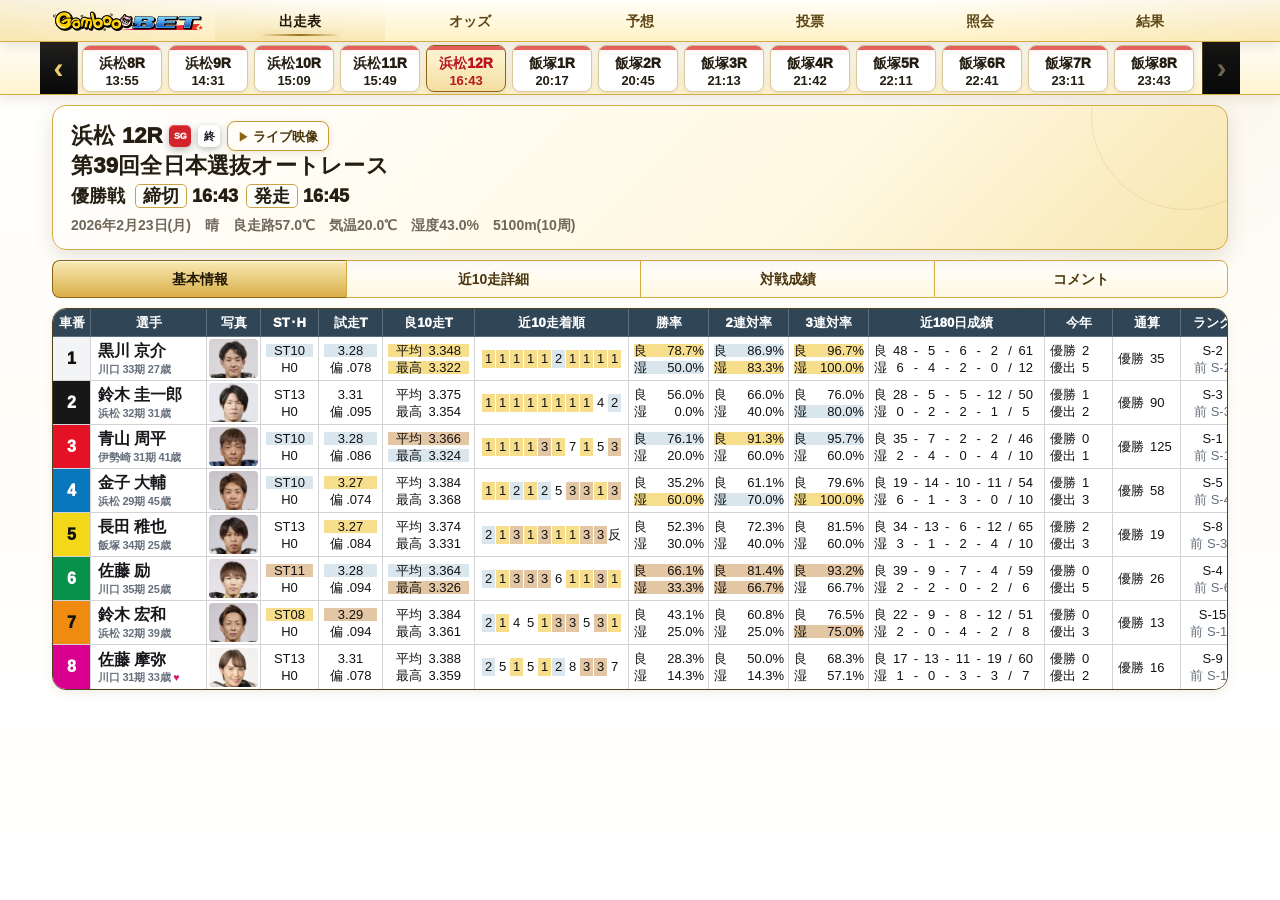
==== commit fdabbfce: "Add files via upload" ====
--- a/vote/index.html
+++ b/vote/index.html
@@ -4,7 +4,7 @@
 
 
 
-<title>出走表 | GambooBET Demo</title><link href="../shared/category-menu.css?v=64" rel="stylesheet"/><link href="../shared/page-shell.css?v=20" rel="stylesheet"/><link href="racecard.css?v=112" rel="stylesheet"/><link href="race-switch.css?v=73" rel="stylesheet"/><link href="race-info.css?v=71" rel="stylesheet"><link href="../shared/race-button-style.css?v=7" rel="stylesheet"><link href="../shared/gamboo-light-theme.css?v=8" rel="stylesheet"/><script src="../shared/sport-preferences.js?v=2"></script><script defer="" src="race-info.js?v=68"></script><script defer="" src="live-state.js?v=3"></script><script defer="" src="../shared/category-menu.js?v=65"></script><script defer="" src="../shared/fixed-layout.js?v=23"></script><script defer="" src="race-switch.js?v=76"></script><script defer="" src="racecard.js?v=76"></script></link></link></head><body><gamboo-category-menu active="racecard"></gamboo-category-menu><div class="gamboo-content-shell" data-gamboo-pinch-shell=""><div class="gamboo-content-sizer" data-gamboo-pinch-sizer=""><div class="gamboo-content-stage" data-gamboo-pinch-stage=""><gamboo-race-switch active-key="浜松-12R-16:43"></gamboo-race-switch><gamboo-race-info></gamboo-race-info><section aria-labelledby="racecard-term-title" aria-modal="false" class="racecard-term-overlay" data-racecard-term-overlay="" hidden="" id="racecard-term-overlay" role="dialog"><button aria-label="解説を閉じる" class="racecard-term-close" data-racecard-term-close="" type="button">×</button><h2 class="racecard-term-title" data-racecard-term-title="" id="racecard-term-title">項目解説</h2><p class="racecard-term-description" data-racecard-term-description=""></p></section><nav aria-label="出走表情報メニュー" class="racecard-detail-menu"><a aria-current="page" class="racecard-detail-tab active" href="./">基本情報</a><a class="racecard-detail-tab" href="recent10/">近10走詳細</a><a class="racecard-detail-tab" href="matchups/">対戦成績</a><a class="racecard-detail-tab" href="comments/">コメント</a></nav><div aria-live="polite" class="racecard-detail-toast" role="status">遷移先ページは準備中です</div><main class="vote-racecard">
+<title>出走表 | GambooBET Demo</title><link href="../shared/category-menu.css?v=64" rel="stylesheet"/><link href="../shared/page-shell.css?v=20" rel="stylesheet"/><link href="racecard.css?v=112" rel="stylesheet"/><link href="race-switch.css?v=73" rel="stylesheet"/><link href="race-info.css?v=71" rel="stylesheet"><link href="../shared/race-button-style.css?v=7" rel="stylesheet"><link href="../shared/gamboo-light-theme.css?v=8" rel="stylesheet"/><script src="../shared/sport-preferences.js?v=2"></script><script defer="" src="race-info.js?v=68"></script><script defer="" src="live-state.js?v=3"></script><script defer="" src="../shared/category-menu.js?v=66"></script><script defer="" src="../shared/fixed-layout.js?v=23"></script><script defer="" src="race-switch.js?v=76"></script><script defer="" src="racecard.js?v=76"></script></link></link></head><body><gamboo-category-menu active="racecard"></gamboo-category-menu><div class="gamboo-content-shell" data-gamboo-pinch-shell=""><div class="gamboo-content-sizer" data-gamboo-pinch-sizer=""><div class="gamboo-content-stage" data-gamboo-pinch-stage=""><gamboo-race-switch active-key="浜松-12R-16:43"></gamboo-race-switch><gamboo-race-info></gamboo-race-info><section aria-labelledby="racecard-term-title" aria-modal="false" class="racecard-term-overlay" data-racecard-term-overlay="" hidden="" id="racecard-term-overlay" role="dialog"><button aria-label="解説を閉じる" class="racecard-term-close" data-racecard-term-close="" type="button">×</button><h2 class="racecard-term-title" data-racecard-term-title="" id="racecard-term-title">項目解説</h2><p class="racecard-term-description" data-racecard-term-description=""></p></section><nav aria-label="出走表情報メニュー" class="racecard-detail-menu"><a aria-current="page" class="racecard-detail-tab active" href="./">基本情報</a><a class="racecard-detail-tab" href="recent10/">近10走詳細</a><a class="racecard-detail-tab" href="matchups/">対戦成績</a><a class="racecard-detail-tab" href="comments/">コメント</a></nav><div aria-live="polite" class="racecard-detail-toast" role="status">遷移先ページは準備中です</div><main class="vote-racecard">
 <section aria-label="浜松12R 出走表" class="section">
 <div class="table-scroll">
 <table class="race-table">
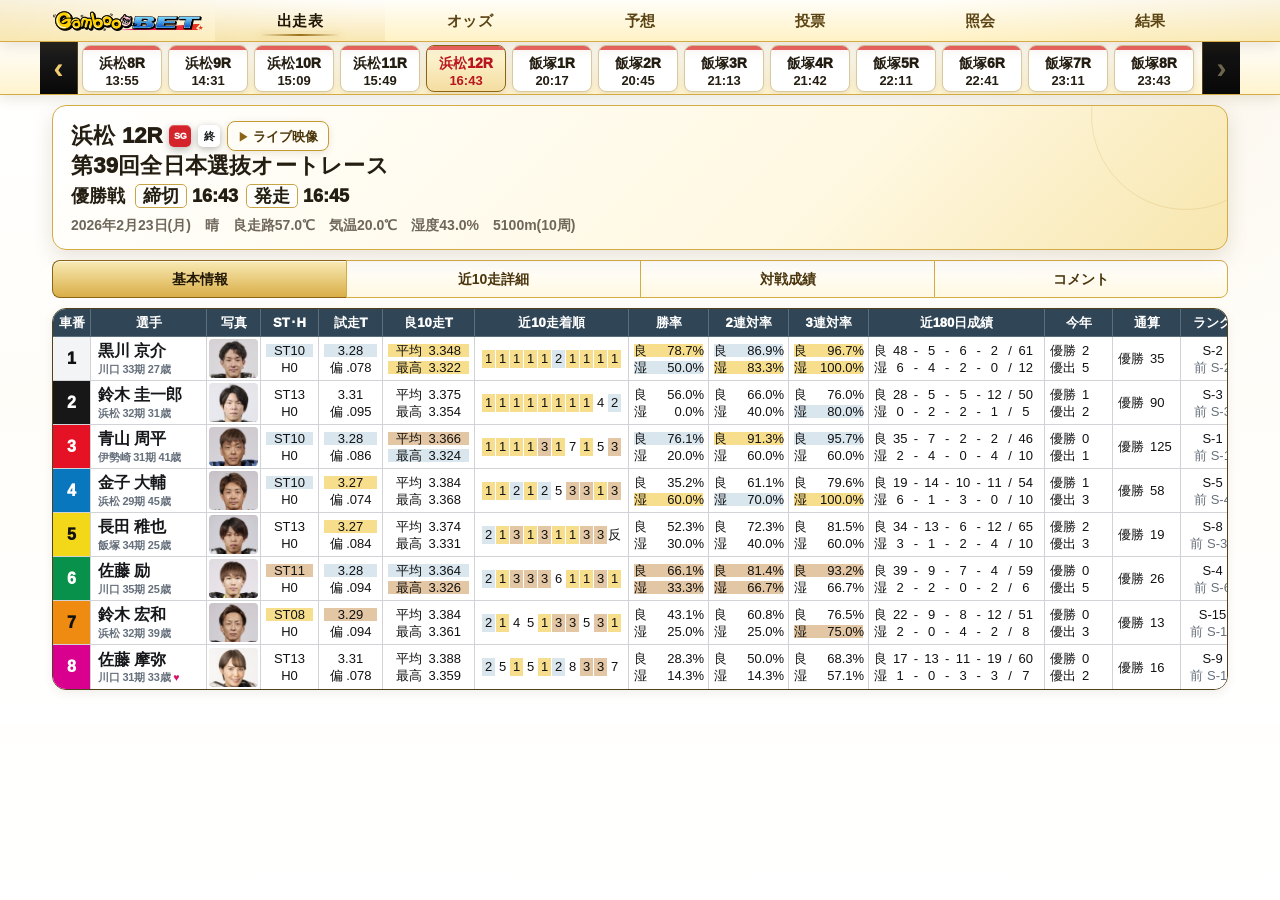
==== commit e2ec6617: "Add files via upload" ====
--- a/vote/index.html
+++ b/vote/index.html
@@ -4,7 +4,7 @@
 
 
 
-<title>出走表 | GambooBET Demo</title><link href="../shared/category-menu.css?v=64" rel="stylesheet"/><link href="../shared/page-shell.css?v=20" rel="stylesheet"/><link href="racecard.css?v=112" rel="stylesheet"/><link href="race-switch.css?v=73" rel="stylesheet"/><link href="race-info.css?v=71" rel="stylesheet"><link href="../shared/race-button-style.css?v=7" rel="stylesheet"><link href="../shared/gamboo-light-theme.css?v=8" rel="stylesheet"/><script src="../shared/sport-preferences.js?v=2"></script><script defer="" src="race-info.js?v=68"></script><script defer="" src="live-state.js?v=3"></script><script defer="" src="../shared/category-menu.js?v=66"></script><script defer="" src="../shared/fixed-layout.js?v=23"></script><script defer="" src="race-switch.js?v=76"></script><script defer="" src="racecard.js?v=76"></script></link></link></head><body><gamboo-category-menu active="racecard"></gamboo-category-menu><div class="gamboo-content-shell" data-gamboo-pinch-shell=""><div class="gamboo-content-sizer" data-gamboo-pinch-sizer=""><div class="gamboo-content-stage" data-gamboo-pinch-stage=""><gamboo-race-switch active-key="浜松-12R-16:43"></gamboo-race-switch><gamboo-race-info></gamboo-race-info><section aria-labelledby="racecard-term-title" aria-modal="false" class="racecard-term-overlay" data-racecard-term-overlay="" hidden="" id="racecard-term-overlay" role="dialog"><button aria-label="解説を閉じる" class="racecard-term-close" data-racecard-term-close="" type="button">×</button><h2 class="racecard-term-title" data-racecard-term-title="" id="racecard-term-title">項目解説</h2><p class="racecard-term-description" data-racecard-term-description=""></p></section><nav aria-label="出走表情報メニュー" class="racecard-detail-menu"><a aria-current="page" class="racecard-detail-tab active" href="./">基本情報</a><a class="racecard-detail-tab" href="recent10/">近10走詳細</a><a class="racecard-detail-tab" href="matchups/">対戦成績</a><a class="racecard-detail-tab" href="comments/">コメント</a></nav><div aria-live="polite" class="racecard-detail-toast" role="status">遷移先ページは準備中です</div><main class="vote-racecard">
+<title>出走表 | GambooBET Demo</title><link href="../shared/category-menu.css?v=64" rel="stylesheet"/><link href="../shared/page-shell.css?v=20" rel="stylesheet"/><link href="racecard.css?v=112" rel="stylesheet"/><link href="race-switch.css?v=73" rel="stylesheet"/><link href="race-info.css?v=71" rel="stylesheet"><link href="../shared/race-button-style.css?v=7" rel="stylesheet"><link href="../shared/gamboo-light-theme.css?v=8" rel="stylesheet"/><script src="../shared/sport-preferences.js?v=2"></script><script defer="" src="race-info.js?v=68"></script><script defer="" src="live-state.js?v=3"></script><script defer="" src="../shared/category-menu.js?v=67"></script><script defer="" src="../shared/fixed-layout.js?v=23"></script><script defer="" src="race-switch.js?v=76"></script><script defer="" src="racecard.js?v=76"></script></link></link></head><body><gamboo-category-menu active="racecard"></gamboo-category-menu><div class="gamboo-content-shell" data-gamboo-pinch-shell=""><div class="gamboo-content-sizer" data-gamboo-pinch-sizer=""><div class="gamboo-content-stage" data-gamboo-pinch-stage=""><gamboo-race-switch active-key="浜松-12R-16:43"></gamboo-race-switch><gamboo-race-info></gamboo-race-info><section aria-labelledby="racecard-term-title" aria-modal="false" class="racecard-term-overlay" data-racecard-term-overlay="" hidden="" id="racecard-term-overlay" role="dialog"><button aria-label="解説を閉じる" class="racecard-term-close" data-racecard-term-close="" type="button">×</button><h2 class="racecard-term-title" data-racecard-term-title="" id="racecard-term-title">項目解説</h2><p class="racecard-term-description" data-racecard-term-description=""></p></section><nav aria-label="出走表情報メニュー" class="racecard-detail-menu"><a aria-current="page" class="racecard-detail-tab active" href="./">基本情報</a><a class="racecard-detail-tab" href="recent10/">近10走詳細</a><a class="racecard-detail-tab" href="matchups/">対戦成績</a><a class="racecard-detail-tab" href="comments/">コメント</a></nav><div aria-live="polite" class="racecard-detail-toast" role="status">遷移先ページは準備中です</div><main class="vote-racecard">
 <section aria-label="浜松12R 出走表" class="section">
 <div class="table-scroll">
 <table class="race-table">
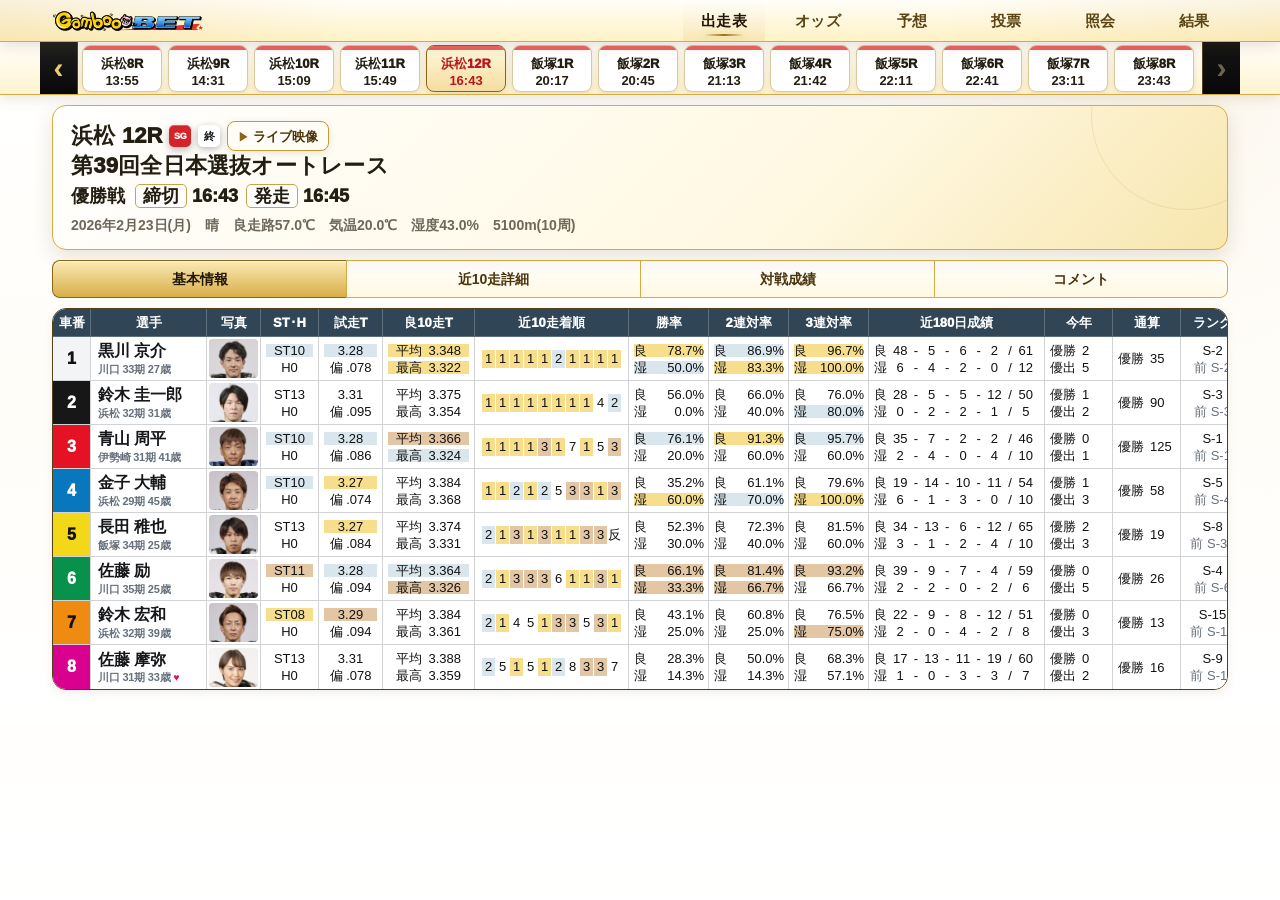
==== commit 33e510af: "Add files via upload" ====
--- a/vote/index.html
+++ b/vote/index.html
@@ -4,7 +4,7 @@
 
 
 
-<title>出走表 | GambooBET Demo</title><link href="../shared/category-menu.css?v=64" rel="stylesheet"/><link href="../shared/page-shell.css?v=20" rel="stylesheet"/><link href="racecard.css?v=112" rel="stylesheet"/><link href="race-switch.css?v=73" rel="stylesheet"/><link href="race-info.css?v=71" rel="stylesheet"><link href="../shared/race-button-style.css?v=7" rel="stylesheet"><link href="../shared/gamboo-light-theme.css?v=8" rel="stylesheet"/><script src="../shared/sport-preferences.js?v=2"></script><script defer="" src="race-info.js?v=68"></script><script defer="" src="live-state.js?v=3"></script><script defer="" src="../shared/category-menu.js?v=67"></script><script defer="" src="../shared/fixed-layout.js?v=23"></script><script defer="" src="race-switch.js?v=76"></script><script defer="" src="racecard.js?v=76"></script></link></link></head><body><gamboo-category-menu active="racecard"></gamboo-category-menu><div class="gamboo-content-shell" data-gamboo-pinch-shell=""><div class="gamboo-content-sizer" data-gamboo-pinch-sizer=""><div class="gamboo-content-stage" data-gamboo-pinch-stage=""><gamboo-race-switch active-key="浜松-12R-16:43"></gamboo-race-switch><gamboo-race-info></gamboo-race-info><section aria-labelledby="racecard-term-title" aria-modal="false" class="racecard-term-overlay" data-racecard-term-overlay="" hidden="" id="racecard-term-overlay" role="dialog"><button aria-label="解説を閉じる" class="racecard-term-close" data-racecard-term-close="" type="button">×</button><h2 class="racecard-term-title" data-racecard-term-title="" id="racecard-term-title">項目解説</h2><p class="racecard-term-description" data-racecard-term-description=""></p></section><nav aria-label="出走表情報メニュー" class="racecard-detail-menu"><a aria-current="page" class="racecard-detail-tab active" href="./">基本情報</a><a class="racecard-detail-tab" href="recent10/">近10走詳細</a><a class="racecard-detail-tab" href="matchups/">対戦成績</a><a class="racecard-detail-tab" href="comments/">コメント</a></nav><div aria-live="polite" class="racecard-detail-toast" role="status">遷移先ページは準備中です</div><main class="vote-racecard">
+<title>出走表 | GambooBET Demo</title><link href="../shared/category-menu.css?v=64" rel="stylesheet"/><link href="../shared/page-shell.css?v=20" rel="stylesheet"/><link href="racecard.css?v=112" rel="stylesheet"/><link href="race-switch.css?v=74" rel="stylesheet"/><link href="race-info.css?v=71" rel="stylesheet"><link href="../shared/race-button-style.css?v=7" rel="stylesheet"><link href="../shared/gamboo-light-theme.css?v=8" rel="stylesheet"/><script src="../shared/sport-preferences.js?v=2"></script><script defer="" src="race-info.js?v=68"></script><script defer="" src="live-state.js?v=3"></script><script defer="" src="../shared/category-menu.js?v=68"></script><script defer="" src="../shared/fixed-layout.js?v=23"></script><script defer="" src="race-switch.js?v=76"></script><script defer="" src="racecard.js?v=76"></script></link></link></head><body><gamboo-category-menu active="racecard"></gamboo-category-menu><div class="gamboo-content-shell" data-gamboo-pinch-shell=""><div class="gamboo-content-sizer" data-gamboo-pinch-sizer=""><div class="gamboo-content-stage" data-gamboo-pinch-stage=""><gamboo-race-switch active-key="浜松-12R-16:43"></gamboo-race-switch><gamboo-race-info></gamboo-race-info><section aria-labelledby="racecard-term-title" aria-modal="false" class="racecard-term-overlay" data-racecard-term-overlay="" hidden="" id="racecard-term-overlay" role="dialog"><button aria-label="解説を閉じる" class="racecard-term-close" data-racecard-term-close="" type="button">×</button><h2 class="racecard-term-title" data-racecard-term-title="" id="racecard-term-title">項目解説</h2><p class="racecard-term-description" data-racecard-term-description=""></p></section><nav aria-label="出走表情報メニュー" class="racecard-detail-menu"><a aria-current="page" class="racecard-detail-tab active" href="./">基本情報</a><a class="racecard-detail-tab" href="recent10/">近10走詳細</a><a class="racecard-detail-tab" href="matchups/">対戦成績</a><a class="racecard-detail-tab" href="comments/">コメント</a></nav><div aria-live="polite" class="racecard-detail-toast" role="status">遷移先ページは準備中です</div><main class="vote-racecard">
 <section aria-label="浜松12R 出走表" class="section">
 <div class="table-scroll">
 <table class="race-table">
--- a/vote/race-switch.css
+++ b/vote/race-switch.css
@@ -9,7 +9,7 @@
 .race-tab.sport-keirin{--sport-color:#d8661d}
 .race-tab.sport-boat{--sport-color:#1876c9}
 .race-tab.sport-nar{--sport-color:#8b5a2b}
-.race-tab strong{display:flex;align-items:center;justify-content:center;gap:0;font-size:14px;line-height:1.05;font-weight:950;white-space:nowrap}
+.race-tab strong{display:flex;align-items:center;justify-content:center;gap:0;font-size:13px;line-height:1.05;font-weight:950;white-space:nowrap}
 .race-tab-name{display:inline-block;min-width:0;white-space:nowrap}
 .race-tab>span{display:block;margin-top:3px;padding-top:3px;border-top:3px solid var(--sport-color);font-size:13px;font-weight:900;line-height:1;white-space:nowrap}
 .race-tab.active,.race-tab[aria-current="true"]{color:#171108;border-color:#8f6a18;background:#fff6c8;box-shadow:0 4px 11px rgba(0,0,0,.26)}
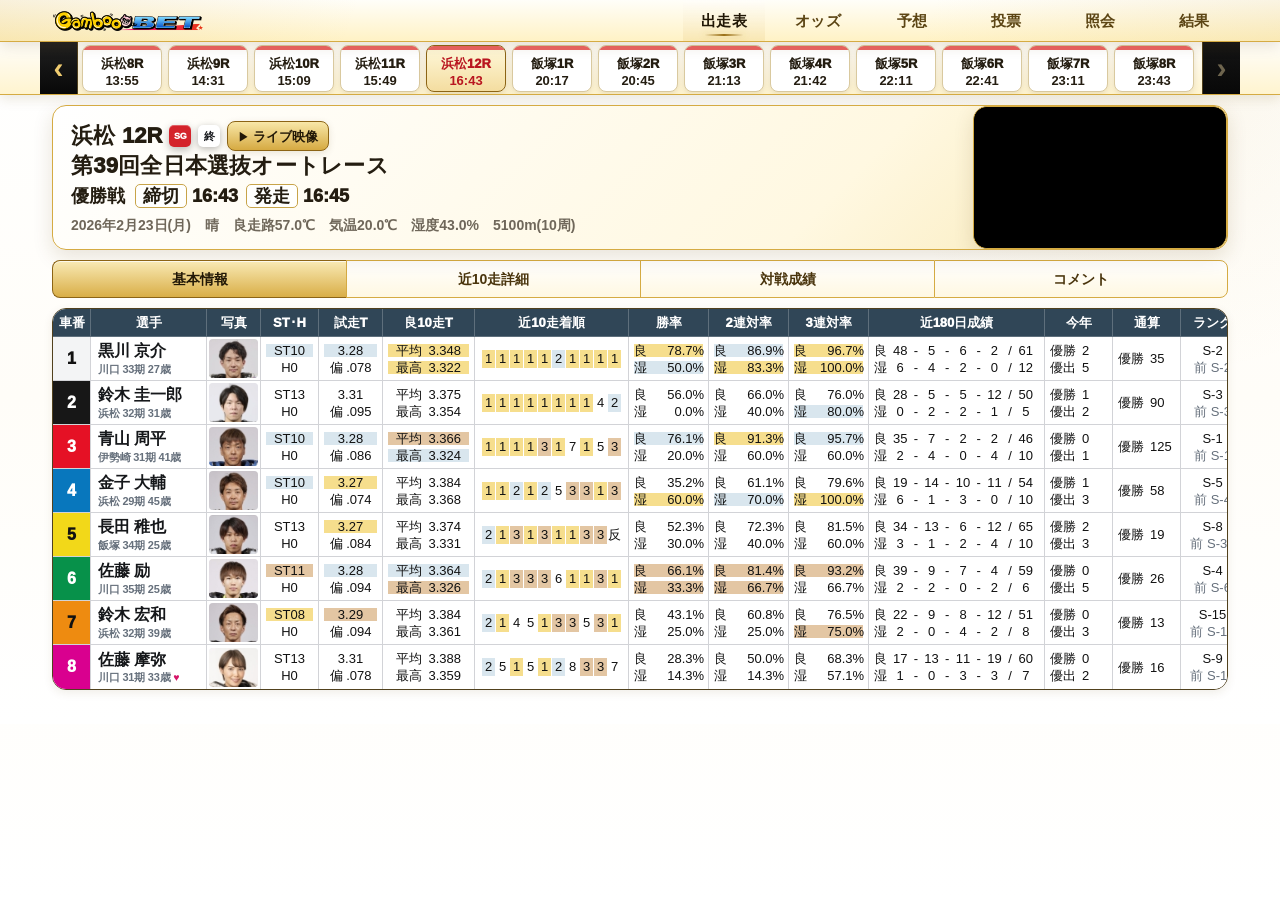
==== commit 86ad1e81: "Add files via upload" ====
--- a/vote/index.html
+++ b/vote/index.html
@@ -4,7 +4,7 @@
 
 
 
-<title>出走表 | GambooBET Demo</title><link href="../shared/category-menu.css?v=64" rel="stylesheet"/><link href="../shared/page-shell.css?v=20" rel="stylesheet"/><link href="racecard.css?v=112" rel="stylesheet"/><link href="race-switch.css?v=74" rel="stylesheet"/><link href="race-info.css?v=71" rel="stylesheet"><link href="../shared/race-button-style.css?v=7" rel="stylesheet"><link href="../shared/gamboo-light-theme.css?v=8" rel="stylesheet"/><script src="../shared/sport-preferences.js?v=2"></script><script defer="" src="race-info.js?v=68"></script><script defer="" src="live-state.js?v=3"></script><script defer="" src="../shared/category-menu.js?v=68"></script><script defer="" src="../shared/fixed-layout.js?v=23"></script><script defer="" src="race-switch.js?v=76"></script><script defer="" src="racecard.js?v=76"></script></link></link></head><body><gamboo-category-menu active="racecard"></gamboo-category-menu><div class="gamboo-content-shell" data-gamboo-pinch-shell=""><div class="gamboo-content-sizer" data-gamboo-pinch-sizer=""><div class="gamboo-content-stage" data-gamboo-pinch-stage=""><gamboo-race-switch active-key="浜松-12R-16:43"></gamboo-race-switch><gamboo-race-info></gamboo-race-info><section aria-labelledby="racecard-term-title" aria-modal="false" class="racecard-term-overlay" data-racecard-term-overlay="" hidden="" id="racecard-term-overlay" role="dialog"><button aria-label="解説を閉じる" class="racecard-term-close" data-racecard-term-close="" type="button">×</button><h2 class="racecard-term-title" data-racecard-term-title="" id="racecard-term-title">項目解説</h2><p class="racecard-term-description" data-racecard-term-description=""></p></section><nav aria-label="出走表情報メニュー" class="racecard-detail-menu"><a aria-current="page" class="racecard-detail-tab active" href="./">基本情報</a><a class="racecard-detail-tab" href="recent10/">近10走詳細</a><a class="racecard-detail-tab" href="matchups/">対戦成績</a><a class="racecard-detail-tab" href="comments/">コメント</a></nav><div aria-live="polite" class="racecard-detail-toast" role="status">遷移先ページは準備中です</div><main class="vote-racecard">
+<title>出走表 | GambooBET Demo</title><link href="../shared/category-menu.css?v=64" rel="stylesheet"/><link href="../shared/page-shell.css?v=20" rel="stylesheet"/><link href="racecard.css?v=112" rel="stylesheet"/><link href="race-switch.css?v=74" rel="stylesheet"/><link href="race-info.css?v=72" rel="stylesheet"><link href="../shared/race-button-style.css?v=7" rel="stylesheet"><link href="../shared/gamboo-light-theme.css?v=8" rel="stylesheet"/><script src="../shared/sport-preferences.js?v=2"></script><script defer="" src="race-info.js?v=68"></script><script defer="" src="live-state.js?v=4"></script><script defer="" src="../shared/category-menu.js?v=68"></script><script defer="" src="../shared/fixed-layout.js?v=23"></script><script defer="" src="race-switch.js?v=76"></script><script defer="" src="racecard.js?v=76"></script></link></link></head><body><gamboo-category-menu active="racecard"></gamboo-category-menu><div class="gamboo-content-shell" data-gamboo-pinch-shell=""><div class="gamboo-content-sizer" data-gamboo-pinch-sizer=""><div class="gamboo-content-stage" data-gamboo-pinch-stage=""><gamboo-race-switch active-key="浜松-12R-16:43"></gamboo-race-switch><gamboo-race-info></gamboo-race-info><section aria-labelledby="racecard-term-title" aria-modal="false" class="racecard-term-overlay" data-racecard-term-overlay="" hidden="" id="racecard-term-overlay" role="dialog"><button aria-label="解説を閉じる" class="racecard-term-close" data-racecard-term-close="" type="button">×</button><h2 class="racecard-term-title" data-racecard-term-title="" id="racecard-term-title">項目解説</h2><p class="racecard-term-description" data-racecard-term-description=""></p></section><nav aria-label="出走表情報メニュー" class="racecard-detail-menu"><a aria-current="page" class="racecard-detail-tab active" href="./">基本情報</a><a class="racecard-detail-tab" href="recent10/">近10走詳細</a><a class="racecard-detail-tab" href="matchups/">対戦成績</a><a class="racecard-detail-tab" href="comments/">コメント</a></nav><div aria-live="polite" class="racecard-detail-toast" role="status">遷移先ページは準備中です</div><main class="vote-racecard">
 <section aria-label="浜松12R 出走表" class="section">
 <div class="table-scroll">
 <table class="race-table">
--- a/vote/race-info.css
+++ b/vote/race-info.css
@@ -44,8 +44,8 @@
   .shared-race-info.is-live-open{display:block;padding-right:272px}
   .race-info-content{min-width:0}
   .race-live-button{margin-left:0}
-  .race-info-video{position:absolute;top:0;right:0;bottom:0;width:254px;height:auto;margin:0!important;padding:0!important;display:block;overflow:hidden;border:1px solid rgba(197,154,50,.5);border-radius:13px;background:#000}
-  .race-info-video-frame{width:100%;height:100%;max-width:none;aspect-ratio:auto;border-radius:12px}
+  .race-info-video{position:absolute;top:0;right:0;bottom:0;width:254px;height:auto;margin:0!important;padding:0!important;display:block;overflow:hidden;border:1px solid var(--gamboo-gold,#c59a32)!important;border-radius:14px;background:#000;box-shadow:0 7px 20px rgba(92,65,11,.14)!important}
+  .race-info-video-frame{width:100%;height:100%;max-width:none;aspect-ratio:auto;border-radius:13px}
 }
 @media(max-width:380px){.shared-race-info{padding-inline:12px}.race-info-primary{height:28px}.race-info-primary{gap:6px}.race-info-icon{flex-basis:20px;width:20px;height:20px}.race-live-button{height:28px;min-height:28px;padding-inline:7px;font-size:13px}.race-info-status-copy{gap:6px}.race-info-time{gap:4px}.race-info-time-label{padding-inline:5px}.race-info-video{margin-inline:-12px;padding-inline:0}}
 
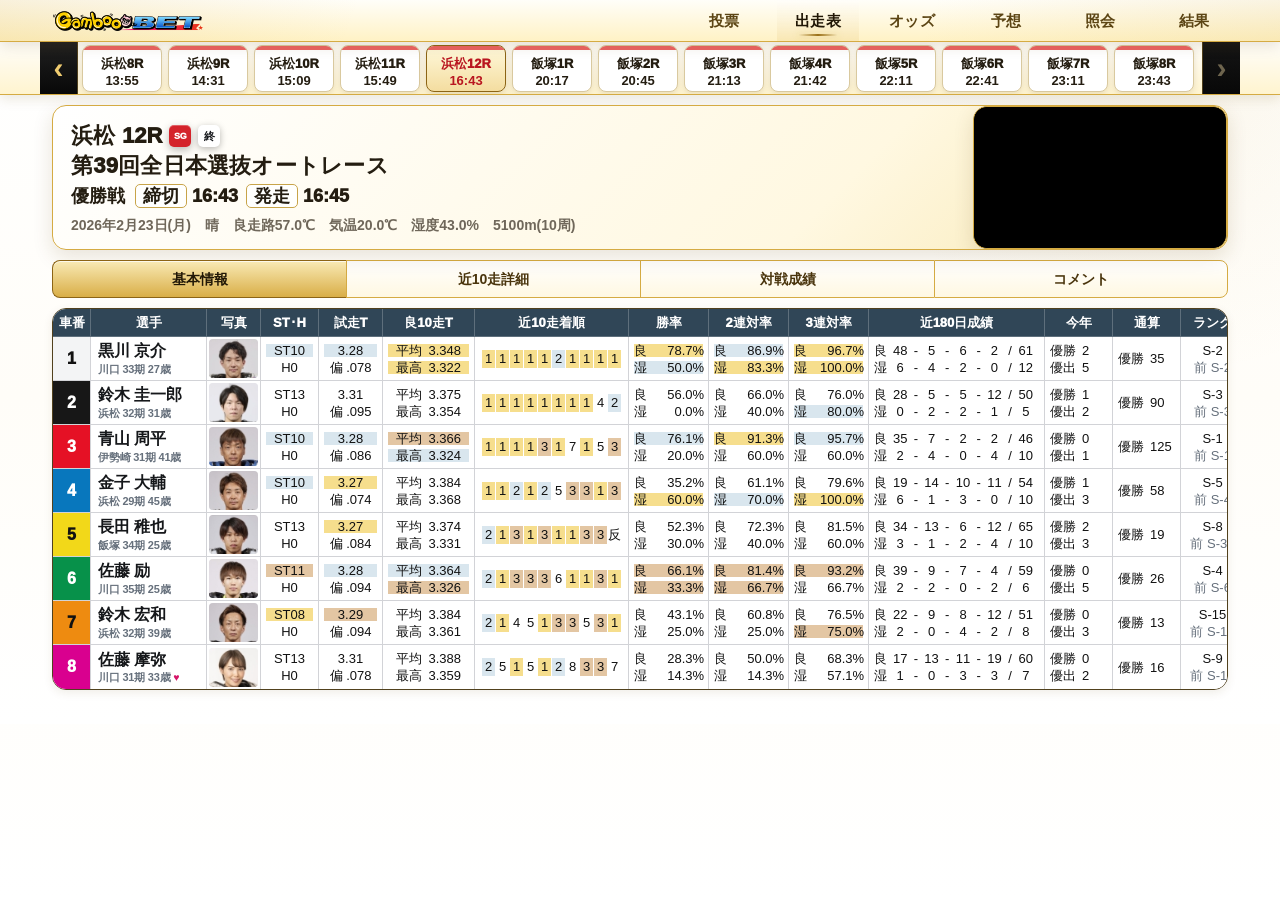
==== commit af9e9912: "Publish responsive voting interface updates" ====
--- a/vote/index.html
+++ b/vote/index.html
@@ -4,7 +4,7 @@
 
 
 
-<title>出走表 | GambooBET Demo</title><link href="../shared/category-menu.css?v=64" rel="stylesheet"/><link href="../shared/page-shell.css?v=20" rel="stylesheet"/><link href="racecard.css?v=112" rel="stylesheet"/><link href="race-switch.css?v=74" rel="stylesheet"/><link href="race-info.css?v=72" rel="stylesheet"><link href="../shared/race-button-style.css?v=7" rel="stylesheet"><link href="../shared/gamboo-light-theme.css?v=8" rel="stylesheet"/><script src="../shared/sport-preferences.js?v=2"></script><script defer="" src="race-info.js?v=68"></script><script defer="" src="live-state.js?v=4"></script><script defer="" src="../shared/category-menu.js?v=68"></script><script defer="" src="../shared/fixed-layout.js?v=23"></script><script defer="" src="race-switch.js?v=76"></script><script defer="" src="racecard.js?v=76"></script></link></link></head><body><gamboo-category-menu active="racecard"></gamboo-category-menu><div class="gamboo-content-shell" data-gamboo-pinch-shell=""><div class="gamboo-content-sizer" data-gamboo-pinch-sizer=""><div class="gamboo-content-stage" data-gamboo-pinch-stage=""><gamboo-race-switch active-key="浜松-12R-16:43"></gamboo-race-switch><gamboo-race-info></gamboo-race-info><section aria-labelledby="racecard-term-title" aria-modal="false" class="racecard-term-overlay" data-racecard-term-overlay="" hidden="" id="racecard-term-overlay" role="dialog"><button aria-label="解説を閉じる" class="racecard-term-close" data-racecard-term-close="" type="button">×</button><h2 class="racecard-term-title" data-racecard-term-title="" id="racecard-term-title">項目解説</h2><p class="racecard-term-description" data-racecard-term-description=""></p></section><nav aria-label="出走表情報メニュー" class="racecard-detail-menu"><a aria-current="page" class="racecard-detail-tab active" href="./">基本情報</a><a class="racecard-detail-tab" href="recent10/">近10走詳細</a><a class="racecard-detail-tab" href="matchups/">対戦成績</a><a class="racecard-detail-tab" href="comments/">コメント</a></nav><div aria-live="polite" class="racecard-detail-toast" role="status">遷移先ページは準備中です</div><main class="vote-racecard">
+<title>出走表 | GambooBET Demo</title><link href="../shared/category-menu.css?v=64" rel="stylesheet"/><link href="../shared/page-shell.css?v=20" rel="stylesheet"/><link href="racecard.css?v=112" rel="stylesheet"/><link href="race-switch.css?v=74" rel="stylesheet"/><link href="race-info.css?v=73" rel="stylesheet"><link href="../shared/race-button-style.css?v=7" rel="stylesheet"><link href="../shared/gamboo-light-theme.css?v=8" rel="stylesheet"/><script src="../shared/sport-preferences.js?v=2"></script><script defer="" src="race-info.js?v=69"></script><script defer="" src="live-state.js?v=5"></script><script defer="" src="../shared/category-menu.js?v=69"></script><script defer="" src="../shared/fixed-layout.js?v=23"></script><script defer="" src="race-switch.js?v=76"></script><script defer="" src="racecard.js?v=76"></script></link></link></head><body><gamboo-category-menu active="racecard"></gamboo-category-menu><div class="gamboo-content-shell" data-gamboo-pinch-shell=""><div class="gamboo-content-sizer" data-gamboo-pinch-sizer=""><div class="gamboo-content-stage" data-gamboo-pinch-stage=""><gamboo-race-switch active-key="浜松-12R-16:43"></gamboo-race-switch><gamboo-race-info></gamboo-race-info><section aria-labelledby="racecard-term-title" aria-modal="false" class="racecard-term-overlay" data-racecard-term-overlay="" hidden="" id="racecard-term-overlay" role="dialog"><button aria-label="解説を閉じる" class="racecard-term-close" data-racecard-term-close="" type="button">×</button><h2 class="racecard-term-title" data-racecard-term-title="" id="racecard-term-title">項目解説</h2><p class="racecard-term-description" data-racecard-term-description=""></p></section><nav aria-label="出走表情報メニュー" class="racecard-detail-menu"><a aria-current="page" class="racecard-detail-tab active" href="./">基本情報</a><a class="racecard-detail-tab" href="recent10/">近10走詳細</a><a class="racecard-detail-tab" href="matchups/">対戦成績</a><a class="racecard-detail-tab" href="comments/">コメント</a></nav><div aria-live="polite" class="racecard-detail-toast" role="status">遷移先ページは準備中です</div><main class="vote-racecard">
 <section aria-label="浜松12R 出走表" class="section">
 <div class="table-scroll">
 <table class="race-table">
--- a/shared/page-shell.css
+++ b/shared/page-shell.css
@@ -1,59 +1,59 @@
-:root{
-  --page-content-scale:1;
-  --visual-top:0px;
-  --visual-bottom:0px;
-}
-
-html,body{
-  width:100%;
-  height:100%;
-  margin:0;
-  overflow:hidden;
-  overscroll-behavior:none;
-  -webkit-text-size-adjust:100%;
-  text-size-adjust:100%;
-}
-
-body{
-  touch-action:none;
-}
-
-.gamboo-content-shell{
-  position:fixed;
-  left:0;
-  right:0;
-  top:calc(var(--visual-top,0px) + var(--header-total-h,58px));
-  bottom:var(--visual-bottom,0px);
-  overflow:auto;
-  -webkit-overflow-scrolling:touch;
-  overflow-anchor:none;
-  overscroll-behavior:none;
-  touch-action:pan-x pan-y;
-  background:inherit;
-}
-
-.gamboo-content-sizer{
-  position:relative;
-  min-width:100%;
-  min-height:100%;
-  overflow-anchor:none;
-}
-
-.gamboo-content-stage{
-  position:absolute;
-  left:0;
-  top:0;
-  width:100%;
-  min-height:1px;
-  overflow-anchor:none;
-  transform:none;
-  transform-origin:0 0;
-  will-change:auto;
-}
-
-@media print{
-  html,body{height:auto;overflow:visible}
-  .gamboo-content-shell{position:static;overflow:visible}
-  .gamboo-content-sizer{min-height:0!important;width:auto!important;height:auto!important}
-  .gamboo-content-stage{position:static;transform:none!important;width:auto!important}
-}
+:root{
+  --page-content-scale:1;
+  --visual-top:0px;
+  --visual-bottom:0px;
+}
+
+html,body{
+  width:100%;
+  height:100%;
+  margin:0;
+  overflow:hidden;
+  overscroll-behavior:none;
+  -webkit-text-size-adjust:100%;
+  text-size-adjust:100%;
+}
+
+body{
+  touch-action:none;
+}
+
+.gamboo-content-shell{
+  position:fixed;
+  left:0;
+  right:0;
+  top:calc(var(--visual-top,0px) + var(--header-total-h,58px));
+  bottom:var(--visual-bottom,0px);
+  overflow:auto;
+  -webkit-overflow-scrolling:touch;
+  overflow-anchor:none;
+  overscroll-behavior:none;
+  touch-action:pan-x pan-y;
+  background:inherit;
+}
+
+.gamboo-content-sizer{
+  position:relative;
+  min-width:100%;
+  min-height:100%;
+  overflow-anchor:none;
+}
+
+.gamboo-content-stage{
+  position:absolute;
+  left:0;
+  top:0;
+  width:100%;
+  min-height:1px;
+  overflow-anchor:none;
+  transform:none;
+  transform-origin:0 0;
+  will-change:auto;
+}
+
+@media print{
+  html,body{height:auto;overflow:visible}
+  .gamboo-content-shell{position:static;overflow:visible}
+  .gamboo-content-sizer{min-height:0!important;width:auto!important;height:auto!important}
+  .gamboo-content-stage{position:static;transform:none!important;width:auto!important}
+}
--- a/vote/racecard.css
+++ b/vote/racecard.css
@@ -1,510 +1,510 @@
-:root{color-scheme:dark;--gold:#f0cc70;--auto-purple:#eb6363;--table-grid-frame:#d2d3d7;font-family:-apple-system,BlinkMacSystemFont,"Segoe UI","Yu Gothic UI","Hiragino Kaku Gothic ProN",Meiryo,sans-serif}
-*{box-sizing:border-box}html{background:#030405}body{color:#f6f7f8;background:linear-gradient(180deg,#050607,#020304)}button,input{font:inherit}a{-webkit-tap-highlight-color:transparent}
-.vote-racecard{width:min(100%,760px);margin:0 auto;padding:0 0 34px}
-.section{margin:10px 8px 0;overflow:hidden;border:1px solid #51411D;border-radius:14px;background:#fff;box-shadow:none;outline:0;filter:none}
-.gamboo-content-shell{overflow-x:hidden!important;overflow-y:auto}.gamboo-content-sizer{width:100%!important;max-width:100%;overflow-x:clip}.gamboo-content-stage{width:100%!important;max-width:100%;overflow-x:clip}.table-scroll{position:relative;width:100%;min-width:0;max-width:100%;overflow-x:auto;overflow-y:hidden;background:#fff;-webkit-overflow-scrolling:touch;scrollbar-color:#eb6363 #eee;overscroll-behavior-x:none;touch-action:pan-x pan-y}
-.race-table{width:1164px;border-collapse:separate;border-spacing:0;table-layout:fixed;background:#fff;color:#15171a}
-.race-table col.col-car{width:38px}.race-table col.col-rider{width:116px}.race-table col.col-photo{width:54px}.race-table col.col-hst{width:58px}.race-table col.col-trial{width:64px}.race-table col.col-good-ten-time{width:92px}.race-table col.col-recent-ten{width:154px}.race-table col.col-win-rate,.race-table col.col-quinella-rate,.race-table col.col-place-rate{width:80px}.race-table col.col-results{width:176px}.race-table col.col-rank{width:64px}.race-table col.col-machine{width:108px}
-.race-table th,.race-table td{padding:2px 5px;border-right:1px solid var(--table-grid-frame);border-bottom:1px solid var(--table-grid-frame);text-align:center;white-space:nowrap}
-.race-table th{height:28px;color:#fff;background:var(--auto-purple);font-size:13px;font-weight:1000;line-height:1.05}
-.race-table td{height:44px;color:#15171a;background:#fff;font-size:13px;font-weight:700;line-height:1}
-.race-table th:first-child,.race-table td:first-child{position:sticky;left:0;z-index:4;padding:0;box-shadow:none}
-.race-table th:first-child{z-index:6;color:#fff;background:var(--auto-purple);border-right:1px solid var(--table-grid-frame)}
-.race-table td:first-child{border-right:1px solid var(--table-grid-frame)}
-.race-table th:last-child,.race-table td:last-child{border-right:0}.race-table tbody tr:last-child td{border-bottom:0}
-.race-table .rider-name{padding:2px 7px;text-align:left;overflow:hidden}
-.rider-name-main{display:block;overflow:hidden;font-size:16px;font-weight:1000;line-height:1.15;text-overflow:ellipsis;white-space:nowrap}
-.rider-profile{display:block;margin-top:3px;overflow:hidden;color:#66707c;font-size:11px;font-weight:850;line-height:1;letter-spacing:-.02em;text-overflow:ellipsis;white-space:nowrap}
-.photo-cell{padding:2px!important;vertical-align:middle!important;background:#fff!important}
-.rider-photo{display:block;width:100%;height:39px;max-height:39px;object-fit:cover;object-position:center top;border-radius:4px;background:#f2f3f5}
-
-.female-mark{color:#d51568;font-size:.95em}
-.race-table tbody td:nth-child(n+3){padding-inline:5px;color:#111!important;font-size:13px!important}
-.data-stack{vertical-align:middle;font-variant-numeric:tabular-nums}
-.data-stack>span{display:block;overflow:hidden;text-overflow:ellipsis;white-space:nowrap;color:#111;font-size:13px;font-weight:700;line-height:1}
-.data-stack>span+span{margin-top:4px;color:#111;font-size:13px;font-weight:700}
-.surface-stat{padding-inline:5px!important}
-.stat-line{display:grid!important;width:100%;grid-template-columns:1.1em 1fr .8em;align-items:center;justify-content:stretch;column-gap:0;overflow:visible!important;text-overflow:clip!important}
-.surface-label{text-align:left}.surface-value{text-align:right}.surface-unit{text-align:left}
-.rank-first{border-radius:0!important;background:#f6de8d!important;box-shadow:none!important}
-.rank-second{border-radius:0!important;background:#d9e6ee!important;box-shadow:none!important}
-.rank-third{border-radius:0!important;background:#e3c6a3!important;box-shadow:none!important}
-.stat-line.rank-first,.stat-line.rank-second,.stat-line.rank-third{font-weight:800}
-.stat-line.rank-first .surface-value,.stat-line.rank-second .surface-value,.stat-line.rank-third .surface-value{font-weight:800}
-.data-stack>span.rank-first,.data-stack>span.rank-second,.data-stack>span.rank-third{font-weight:800}
-.good-ten-time{padding-inline:5px!important}.good-ten-line{display:grid!important;width:100%;grid-template-columns:auto auto;align-items:center;justify-content:center;column-gap:.5em;overflow:visible!important;text-overflow:clip!important}.good-ten-label,.good-ten-value{text-align:left}.good-ten-value{font-variant-numeric:tabular-nums}.good-ten-line.rank-first,.stat-line.rank-first{background:#f6de8d!important}.good-ten-line.rank-second,.stat-line.rank-second{background:#d9e6ee!important}.good-ten-line.rank-third,.stat-line.rank-third{background:#e3c6a3!important}
-.race-results{padding-inline:5px!important;text-align:center!important}
-.result-line{display:grid!important;width:100%;grid-template-columns:1em minmax(2ch,1fr) .7ch minmax(2ch,1fr) .7ch minmax(2ch,1fr) .7ch minmax(2ch,1fr) .7ch minmax(2.2ch,1fr);align-items:center;justify-content:stretch;column-gap:0;overflow:visible!important;text-overflow:clip!important}
-.result-label{text-align:left}.result-number,.result-separator{text-align:center}.result-total{text-align:center}
-.recent-ten{padding-inline:5px!important;text-align:center!important}
-.recent-ten-list{display:grid!important;width:100%;grid-template-columns:repeat(10,13px);align-items:center;justify-content:center;column-gap:1px;overflow:visible!important;text-overflow:clip!important}
-.recent-place{display:inline-flex!important;flex:0 0 13px;height:18px;align-items:center;justify-content:center;overflow:visible!important;color:#111!important;font-size:13px!important;font-weight:700!important;line-height:18px!important;text-align:center}
-.recent-place.finish-1{background:#f6de8d!important}.recent-place.finish-2{background:#d9e6ee!important}.recent-place.finish-3{background:#e3c6a3!important}
-.rank-cell{padding-inline:5px!important}.rank-cell>span{font-weight:700}
-.rank-cell>span+span{color:#66707c!important;font-size:11px!important;font-weight:850!important;line-height:1;letter-spacing:-.02em}
-.race-table .machine-name{padding-inline:5px!important;text-align:left;font-weight:900;overflow:hidden}
-.machine-name>span:first-child,.machine-name>span:last-child{font-size:13px;font-weight:700}
-.car-number{font-size:16px!important;font-weight:1000!important;text-align:center!important;vertical-align:middle!important;font-variant-numeric:tabular-nums}
-.car-number-value{display:block;line-height:1}
-.table-scroll.rider-name-hidden .race-table td.car-number{padding:3px 0!important;vertical-align:middle!important}
-.table-scroll.rider-name-hidden .race-table td.car-number::after{content:attr(data-rider-short);position:static;display:block;max-width:100%;margin-top:4px;padding-left:.4px;overflow:hidden;font-size:10px;font-weight:1000;line-height:1;letter-spacing:.4px;white-space:nowrap;text-align:center;text-overflow:clip}
-.car-1{color:#111!important;background:#f3f4f5!important}.car-2{color:#fff!important;background:#171717!important}.car-3{color:#fff!important;background:#e51125!important}.car-4{color:#fff!important;background:#0877bd!important}.car-5{color:#111!important;background:#f2d819!important}.car-6{color:#fff!important;background:#07914a!important}.car-7{color:#111!important;background:#ee8b10!important}.car-8{color:#fff!important;background:#d9008f!important}
-@media(max-width:430px){.vote-racecard{padding-top:0}.section{margin-inline:8px}.race-table td{height:42px}}
-
-/* v78: force ranked row backgrounds to render after cached revisions */
-.good-ten-time .good-ten-line.rank-first,.surface-stat .stat-line.rank-first{background-color:#f6de8d!important}
-.good-ten-time .good-ten-line.rank-second,.surface-stat .stat-line.rank-second{background-color:#d9e6ee!important}
-.good-ten-time .good-ten-line.rank-third,.surface-stat .stat-line.rank-third{background-color:#e3c6a3!important}
-.good-ten-time .good-ten-line[class*="rank-"],.surface-stat .stat-line[class*="rank-"]{display:grid!important;width:100%!important;border-radius:0!important;box-shadow:none!important}
-
-
-/* v79: harden ranked highlights against cached and competing styles */
-.good-ten-line.rank-highlight,.surface-stat .stat-line.rank-highlight{
-  position:relative!important;
-  display:grid!important;
-  width:100%!important;
-  min-width:100%!important;
-  background-clip:border-box!important;
-  border-radius:0!important;
-  box-shadow:none!important;
-  isolation:isolate;
-}
-.good-ten-line.rank-highlight>* ,.surface-stat .stat-line.rank-highlight>*{position:relative;z-index:1}
-.good-ten-line[data-rank="1"],.surface-stat .stat-line[data-rank="1"],
-.good-ten-line[data-rank="1"]>*,.surface-stat .stat-line[data-rank="1"]>*{background-color:#f6de8d!important}
-.good-ten-line[data-rank="2"],.surface-stat .stat-line[data-rank="2"],
-.good-ten-line[data-rank="2"]>*,.surface-stat .stat-line[data-rank="2"]>*{background-color:#d9e6ee!important}
-.good-ten-line[data-rank="3"],.surface-stat .stat-line[data-rank="3"],
-.good-ten-line[data-rank="3"]>*,.surface-stat .stat-line[data-rank="3"]>*{background-color:#e3c6a3!important}
-
-/* v80: one ranking palette for ST, trial time, good-10 time and all rate columns */
-.race-table [data-rank="1"],
-.race-table [data-rank="1"] > * {
-  background-color:#f6de8d!important;
-  background-image:linear-gradient(#f6de8d,#f6de8d)!important;
-}
-.race-table [data-rank="2"],
-.race-table [data-rank="2"] > * {
-  background-color:#d9e6ee!important;
-  background-image:linear-gradient(#d9e6ee,#d9e6ee)!important;
-}
-.race-table [data-rank="3"],
-.race-table [data-rank="3"] > * {
-  background-color:#e3c6a3!important;
-  background-image:linear-gradient(#e3c6a3,#e3c6a3)!important;
-}
-.race-table [data-rank]{border-radius:0!important;box-shadow:none!important;background-clip:border-box!important}
-
-
-/* v83: racecard detail menu */
-.racecard-detail-menu{
-  width:min(100%,760px);
-  margin:10px auto 0;
-  padding:0 8px;
-  display:grid;
-  grid-template-columns:repeat(4,minmax(0,1fr));
-  gap:0;
-}
-.racecard-detail-tab{
-  min-width:0;
-  display:flex;
-  align-items:center;
-  justify-content:center;
-  text-decoration:none;
-  height:38px;
-  padding:0 4px;
-  border:1px solid #51411D;
-  border-right:0;
-  border-radius:0;
-  color:#eef1f5;
-  background:linear-gradient(180deg,#1a1a1b,#090909);
-  font-family:inherit;
-  font-size:13px;
-  font-weight:850;
-  line-height:1;
-  white-space:nowrap;
-  cursor:pointer;
-  -webkit-tap-highlight-color:transparent;
-}
-.racecard-detail-tab:first-child{border-radius:9px 0 0 9px}
-.racecard-detail-tab:last-child{border-right:1px solid #51411D;border-radius:0 9px 9px 0}
-.racecard-detail-tab.active,
-.racecard-detail-tab[aria-current="page"]{
-  color:#171108;
-  border-color:#b68b27;
-  background:#f0cc70;
-  font-weight:950;
-}
-.racecard-detail-tab:focus-visible{position:relative;z-index:1;outline:2px solid #fff0ad;outline-offset:-2px}
-.racecard-detail-toast{
-  position:fixed;
-  left:50%;
-  bottom:16px;
-  z-index:12000;
-  max-width:min(88vw,420px);
-  padding:10px 16px;
-  color:#18130a;
-  border:1px solid rgba(255,255,255,.42);
-  border-radius:999px;
-  background:linear-gradient(135deg,#f2da8e,#c28c25);
-  box-shadow:0 10px 28px rgba(0,0,0,.28);
-  font-size:13px;
-  font-weight:850;
-  opacity:0;
-  pointer-events:none;
-  transform:translate(-50%,12px);
-  transition:opacity .18s ease,transform .18s ease;
-}
-.racecard-detail-toast.is-visible{opacity:1;transform:translate(-50%,0)}
-@media(max-width:430px){.racecard-detail-tab{font-size:12px}}
-@media(max-width:350px){.racecard-detail-tab{font-size:10.5px;letter-spacing:-.02em;padding-inline:2px}}
-
-.race-table tbody td.photo-cell{padding:2px!important;color:transparent!important;font-size:0!important;line-height:0!important}
-.photo-heading{text-align:center!important}
-
-/* v87: keep basic-information rows equal to the near-10 detail row height after adding photos. */
-.race-table tbody td.photo-cell{height:44px!important}
-@media(max-width:430px){
-  .race-table tbody td.photo-cell{height:42px!important}
-  .rider-photo{height:37px;max-height:37px}
-}
-
-/* v91: match previous-rank labels to the table's other second lines. */
-.rank-cell > span + span{
-  color:#111!important;
-  font-size:13px!important;
-  font-weight:700!important;
-  line-height:1!important;
-  letter-spacing:normal!important;
-}
-
-/* v92: use the shared gray secondary-line color for rank and machine details. */
-.rank-cell > span + span,
-.machine-name > span + span{
-  color:#66707c!important;
-}
-
-/* v94: race outlook below the basic-information table. */
-.race-outlook-section{
-  margin:10px 8px 0;
-}
-.race-outlook-heading{
-  min-height:30px;
-  margin:0;
-  padding:0 4px 6px;
-  display:flex;
-  align-items:center;
-  color:#fff;
-  background:transparent;
-  border:0;
-  font-size:22px;
-  font-weight:1000;
-  line-height:1;
-  letter-spacing:.02em;
-}
-.race-outlook-card{
-  padding:12px 13px;
-  color:#15171a;
-  background:#fff;
-  border:1px solid #51411D;
-  border-radius:14px;
-  font-size:13px;
-  font-weight:600;
-  line-height:1.62;
-  text-align:left;
-  overflow-wrap:anywhere;
-}
-.race-outlook-card p{
-  margin:0;
-  color:inherit;
-  font:inherit;
-  line-height:inherit;
-}
-.race-outlook-focus{
-  font-weight:1000!important;
-}
-.race-outlook-rider{
-  display:inline-flex;
-  align-items:center;
-  gap:3px;
-  margin:0 1px;
-  vertical-align:-.14em;
-  line-height:1;
-  white-space:nowrap;
-}
-.race-outlook-entry{
-  width:1.18em;
-  height:1.18em;
-  display:inline-flex;
-  align-items:center;
-  justify-content:center;
-  flex:0 0 1.18em;
-  border:1px solid rgba(0,0,0,.30);
-  border-radius:3px;
-  font-size:.82em;
-  font-weight:1000;
-  line-height:1;
-  box-shadow:inset 0 1px 0 rgba(255,255,255,.38),0 1px 2px rgba(0,0,0,.14);
-}
-.race-outlook-name{font-weight:900;line-height:1}
-.race-outlook-entry-1{color:#111;background:#f3f4f5;border-color:#8f949a}
-.race-outlook-entry-2{color:#fff;background:#171717;border-color:#050505}
-.race-outlook-entry-3{color:#fff;background:#e51125;border-color:#a80a19}
-.race-outlook-entry-4{color:#fff;background:#0877bd;border-color:#07598d}
-.race-outlook-entry-5{color:#111;background:#f2d819;border-color:#bca900}
-.race-outlook-entry-6{color:#fff;background:#07914a;border-color:#056a37}
-.race-outlook-entry-7{color:#111;background:#ee8b10;border-color:#b76500}
-.race-outlook-entry-8{color:#fff;background:#d9008f;border-color:#9e0068}
-@media(max-width:430px){
-  .race-outlook-heading{font-size:22px}
-  .race-outlook-card{padding:11px 12px;font-size:13px;line-height:1.62}
-}
-
-/* v95: add current-year, career, and review-point columns to basic information. */
-.race-table{width:1434px}
-.race-table col.col-year{width:68px}
-.race-table col.col-career{width:68px}
-.race-table col.col-review-points{width:76px}
-.season-record-cell{
-  padding-inline:5px!important;
-  vertical-align:middle!important;
-  text-align:left!important;
-  color:#111!important;
-  font-size:13px!important;
-  font-weight:700!important;
-  font-variant-numeric:tabular-nums;
-}
-.season-record-line{
-  display:grid;
-  grid-template-columns:auto 1fr;
-  align-items:center;
-  column-gap:6px;
-  width:100%;
-  line-height:1;
-  white-space:nowrap;
-}
-.season-record-line + .season-record-line{margin-top:4px}
-.season-record-label,.season-record-value{display:block;text-align:left}
-.review-points-cell{
-  padding-inline:5px!important;
-  vertical-align:middle!important;
-  text-align:center!important;
-  color:#111!important;
-  font-size:13px!important;
-  font-weight:700!important;
-  font-variant-numeric:tabular-nums;
-}
-
-/* v96: keep outlook inline car icons within the body line box and make every text line use one rhythm. */
-.race-outlook-card{line-height:1.62}
-.race-outlook-card p,.race-outlook-card p + p{margin-block:0}
-
-
-/* v97: align race-outlook entry icons to the body text without changing line spacing. */
-.race-outlook-card,
-.race-outlook-card p{
-  line-height:1.62;
-}
-.race-outlook-rider{
-  height:1em;
-  line-height:1;
-  vertical-align:-.08em;
-}
-.race-outlook-entry{
-  width:1em;
-  height:1em;
-  flex:0 0 1em;
-  font-size:.72em;
-}
-.race-outlook-name{line-height:1}
-
-
-/* v98: align rider names with body text and align larger entry-icon bottoms to the text bottom. */
-.race-outlook-rider{
-  display:inline;
-  height:auto;
-  line-height:inherit;
-  vertical-align:baseline;
-  white-space:nowrap;
-}
-.race-outlook-entry{
-  width:1.12em;
-  height:1.12em;
-  flex:0 0 1.12em;
-  margin-right:3px;
-  font-size:.78em;
-  vertical-align:text-bottom;
-}
-.race-outlook-name{
-  display:inline;
-  line-height:inherit;
-  vertical-align:baseline;
-}
-
-
-/* v99: enlarge outlook car icons while keeping their lower edge aligned to the body text. */
-.race-outlook-entry{
-  width:1.24em;
-  height:1.24em;
-  flex-basis:1.24em;
-  font-size:.84em;
-  vertical-align:text-bottom;
-}
-
-/* v100: enlarge outlook car badges again while preserving text-bottom alignment. */
-.race-outlook-entry{
-  width:1.34em;
-  height:1.34em;
-  flex-basis:1.34em;
-  font-size:.88em;
-  vertical-align:text-bottom;
-}
-
-/* v101: racecard column help overlay. */
-.racecard-term-button{
-  width:100%;
-  height:100%;
-  min-width:0;
-  margin:0;
-  padding:0;
-  border:0;
-  color:inherit;
-  background:transparent;
-  font:inherit;
-  font-weight:inherit;
-  line-height:inherit;
-  text-align:center;
-  white-space:nowrap;
-  cursor:pointer;
-  -webkit-appearance:none;
-  appearance:none;
-  -webkit-tap-highlight-color:transparent;
-}
-.racecard-term-button:focus-visible{
-  outline:2px solid #fff4b8;
-  outline-offset:-2px;
-  border-radius:3px;
-}
-.racecard-term-button[aria-expanded="true"]{
-  color:#fff7c9;
-  text-decoration:underline;
-  text-decoration-thickness:2px;
-  text-underline-offset:3px;
-}
-.racecard-term-overlay{
-  position:absolute;
-  z-index:500;
-  margin:0;
-  padding:15px 48px 13px 17px;
-  overflow:hidden;
-  border:2px solid var(--auto-purple);
-  border-left-width:7px;
-  border-radius:14px;
-  color:#17191d;
-  background:#fff;
-  box-shadow:0 12px 30px rgba(0,0,0,.34),inset 0 1px 0 rgba(255,255,255,.9);
-}
-.racecard-term-overlay[hidden]{display:none}
-.racecard-term-title{
-  margin:0;
-  padding:0 0 7px;
-  color:var(--auto-purple);
-  font-size:20px;
-  font-weight:1000;
-  line-height:1.15;
-  letter-spacing:.01em;
-}
-.racecard-term-description{
-  margin:0;
-  color:#22262b;
-  font-size:13.5px;
-  font-weight:750;
-  line-height:1.55;
-  overflow-wrap:anywhere;
-}
-.racecard-term-close{
-  position:absolute;
-  top:10px;
-  right:10px;
-  z-index:2;
-  width:31px;
-  height:31px;
-  display:grid;
-  place-items:center;
-  margin:0;
-  padding:0 0 2px;
-  border:1px solid #bd444a;
-  border-radius:8px;
-  color:#fff;
-  background:linear-gradient(180deg,#f48787,#eb6363);
-  box-shadow:inset 0 1px 0 rgba(255,255,255,.32);
-  font-family:inherit;
-  font-size:23px;
-  font-weight:700;
-  line-height:1;
-  cursor:pointer;
-  -webkit-appearance:none;
-  appearance:none;
-  -webkit-tap-highlight-color:transparent;
-}
-.racecard-term-close:focus-visible{outline:2px solid #342043;outline-offset:2px}
-@media(max-width:430px){
-  .racecard-term-overlay{padding:13px 43px 12px 14px;border-left-width:6px}
-  .racecard-term-title{padding-bottom:6px;font-size:18px}
-  .racecard-term-description{font-size:12.5px;line-height:1.5}
-  .racecard-term-close{top:8px;right:8px;width:29px;height:29px;font-size:21px}
-}
-
-/* v102: shared term help on detail tables and prepared race-result header links. */
-.racecard-result-link-button{
-  text-decoration:underline;
-  text-decoration-thickness:1px;
-  text-underline-offset:2px;
-}
-.racecard-result-link-button:active{opacity:.78}
-
-/* v103: rewrite term help and keep the text area symmetrically padded. */
-.racecard-term-overlay{
-  display:grid;
-  grid-template-rows:auto minmax(0,1fr);
-  padding:15px 17px 13px 12px;
-  overflow:hidden;
-}
-.racecard-term-title{
-  padding-right:42px;
-}
-.racecard-term-description{
-  min-height:0;
-  overflow-y:auto;
-  padding:0;
-  scrollbar-width:thin;
-}
-.racecard-term-heart{
-  color:#d51568;
-  font-weight:1000;
-}
-@media(max-width:430px){
-  .racecard-term-overlay{
-    padding:13px 14px 12px 10px;
-  }
-  .racecard-term-title{
-    padding-right:38px;
-  }
-}
-
-/* v106: keep inner table grid gray and use an opaque shared gold only for the table outer frame. */
-.vote-racecard .section{
-  border-color:#51411D!important;
-}
-
-/* v111: keep car/rider emphasis, but use normal weight for all other racecard data. */
-.vote-racecard:not(.prediction-page) .race-table tbody td:not(.car-number):not(.rider-name),
-.vote-racecard:not(.prediction-page) .race-table tbody td:not(.car-number):not(.rider-name) *{
-  font-weight:400!important;
-}
-
-/* v112: keep finishing-position badges bold in recent-race detail tables. */
-.vote-racecard.recent10-page .race-table .recent-detail-result .recent-race-card .recent-finish-badge,
-.vote-racecard.matchups-page .race-table .matchup-history-cell .recent-race-card .recent-finish-badge{
-  font-weight:1000!important;
-}
+:root{color-scheme:dark;--gold:#f0cc70;--auto-purple:#eb6363;--table-grid-frame:#d2d3d7;font-family:-apple-system,BlinkMacSystemFont,"Segoe UI","Yu Gothic UI","Hiragino Kaku Gothic ProN",Meiryo,sans-serif}
+*{box-sizing:border-box}html{background:#030405}body{color:#f6f7f8;background:linear-gradient(180deg,#050607,#020304)}button,input{font:inherit}a{-webkit-tap-highlight-color:transparent}
+.vote-racecard{width:min(100%,760px);margin:0 auto;padding:0 0 34px}
+.section{margin:10px 8px 0;overflow:hidden;border:1px solid #51411D;border-radius:14px;background:#fff;box-shadow:none;outline:0;filter:none}
+.gamboo-content-shell{overflow-x:hidden!important;overflow-y:auto}.gamboo-content-sizer{width:100%!important;max-width:100%;overflow-x:clip}.gamboo-content-stage{width:100%!important;max-width:100%;overflow-x:clip}.table-scroll{position:relative;width:100%;min-width:0;max-width:100%;overflow-x:auto;overflow-y:hidden;background:#fff;-webkit-overflow-scrolling:touch;scrollbar-color:#eb6363 #eee;overscroll-behavior-x:none;touch-action:pan-x pan-y}
+.race-table{width:1164px;border-collapse:separate;border-spacing:0;table-layout:fixed;background:#fff;color:#15171a}
+.race-table col.col-car{width:38px}.race-table col.col-rider{width:116px}.race-table col.col-photo{width:54px}.race-table col.col-hst{width:58px}.race-table col.col-trial{width:64px}.race-table col.col-good-ten-time{width:92px}.race-table col.col-recent-ten{width:154px}.race-table col.col-win-rate,.race-table col.col-quinella-rate,.race-table col.col-place-rate{width:80px}.race-table col.col-results{width:176px}.race-table col.col-rank{width:64px}.race-table col.col-machine{width:108px}
+.race-table th,.race-table td{padding:2px 5px;border-right:1px solid var(--table-grid-frame);border-bottom:1px solid var(--table-grid-frame);text-align:center;white-space:nowrap}
+.race-table th{height:28px;color:#fff;background:var(--auto-purple);font-size:13px;font-weight:1000;line-height:1.05}
+.race-table td{height:44px;color:#15171a;background:#fff;font-size:13px;font-weight:700;line-height:1}
+.race-table th:first-child,.race-table td:first-child{position:sticky;left:0;z-index:4;padding:0;box-shadow:none}
+.race-table th:first-child{z-index:6;color:#fff;background:var(--auto-purple);border-right:1px solid var(--table-grid-frame)}
+.race-table td:first-child{border-right:1px solid var(--table-grid-frame)}
+.race-table th:last-child,.race-table td:last-child{border-right:0}.race-table tbody tr:last-child td{border-bottom:0}
+.race-table .rider-name{padding:2px 7px;text-align:left;overflow:hidden}
+.rider-name-main{display:block;overflow:hidden;font-size:16px;font-weight:1000;line-height:1.15;text-overflow:ellipsis;white-space:nowrap}
+.rider-profile{display:block;margin-top:3px;overflow:hidden;color:#66707c;font-size:11px;font-weight:850;line-height:1;letter-spacing:-.02em;text-overflow:ellipsis;white-space:nowrap}
+.photo-cell{padding:2px!important;vertical-align:middle!important;background:#fff!important}
+.rider-photo{display:block;width:100%;height:39px;max-height:39px;object-fit:cover;object-position:center top;border-radius:4px;background:#f2f3f5}
+
+.female-mark{color:#d51568;font-size:.95em}
+.race-table tbody td:nth-child(n+3){padding-inline:5px;color:#111!important;font-size:13px!important}
+.data-stack{vertical-align:middle;font-variant-numeric:tabular-nums}
+.data-stack>span{display:block;overflow:hidden;text-overflow:ellipsis;white-space:nowrap;color:#111;font-size:13px;font-weight:700;line-height:1}
+.data-stack>span+span{margin-top:4px;color:#111;font-size:13px;font-weight:700}
+.surface-stat{padding-inline:5px!important}
+.stat-line{display:grid!important;width:100%;grid-template-columns:1.1em 1fr .8em;align-items:center;justify-content:stretch;column-gap:0;overflow:visible!important;text-overflow:clip!important}
+.surface-label{text-align:left}.surface-value{text-align:right}.surface-unit{text-align:left}
+.rank-first{border-radius:0!important;background:#f6de8d!important;box-shadow:none!important}
+.rank-second{border-radius:0!important;background:#d9e6ee!important;box-shadow:none!important}
+.rank-third{border-radius:0!important;background:#e3c6a3!important;box-shadow:none!important}
+.stat-line.rank-first,.stat-line.rank-second,.stat-line.rank-third{font-weight:800}
+.stat-line.rank-first .surface-value,.stat-line.rank-second .surface-value,.stat-line.rank-third .surface-value{font-weight:800}
+.data-stack>span.rank-first,.data-stack>span.rank-second,.data-stack>span.rank-third{font-weight:800}
+.good-ten-time{padding-inline:5px!important}.good-ten-line{display:grid!important;width:100%;grid-template-columns:auto auto;align-items:center;justify-content:center;column-gap:.5em;overflow:visible!important;text-overflow:clip!important}.good-ten-label,.good-ten-value{text-align:left}.good-ten-value{font-variant-numeric:tabular-nums}.good-ten-line.rank-first,.stat-line.rank-first{background:#f6de8d!important}.good-ten-line.rank-second,.stat-line.rank-second{background:#d9e6ee!important}.good-ten-line.rank-third,.stat-line.rank-third{background:#e3c6a3!important}
+.race-results{padding-inline:5px!important;text-align:center!important}
+.result-line{display:grid!important;width:100%;grid-template-columns:1em minmax(2ch,1fr) .7ch minmax(2ch,1fr) .7ch minmax(2ch,1fr) .7ch minmax(2ch,1fr) .7ch minmax(2.2ch,1fr);align-items:center;justify-content:stretch;column-gap:0;overflow:visible!important;text-overflow:clip!important}
+.result-label{text-align:left}.result-number,.result-separator{text-align:center}.result-total{text-align:center}
+.recent-ten{padding-inline:5px!important;text-align:center!important}
+.recent-ten-list{display:grid!important;width:100%;grid-template-columns:repeat(10,13px);align-items:center;justify-content:center;column-gap:1px;overflow:visible!important;text-overflow:clip!important}
+.recent-place{display:inline-flex!important;flex:0 0 13px;height:18px;align-items:center;justify-content:center;overflow:visible!important;color:#111!important;font-size:13px!important;font-weight:700!important;line-height:18px!important;text-align:center}
+.recent-place.finish-1{background:#f6de8d!important}.recent-place.finish-2{background:#d9e6ee!important}.recent-place.finish-3{background:#e3c6a3!important}
+.rank-cell{padding-inline:5px!important}.rank-cell>span{font-weight:700}
+.rank-cell>span+span{color:#66707c!important;font-size:11px!important;font-weight:850!important;line-height:1;letter-spacing:-.02em}
+.race-table .machine-name{padding-inline:5px!important;text-align:left;font-weight:900;overflow:hidden}
+.machine-name>span:first-child,.machine-name>span:last-child{font-size:13px;font-weight:700}
+.car-number{font-size:16px!important;font-weight:1000!important;text-align:center!important;vertical-align:middle!important;font-variant-numeric:tabular-nums}
+.car-number-value{display:block;line-height:1}
+.table-scroll.rider-name-hidden .race-table td.car-number{padding:3px 0!important;vertical-align:middle!important}
+.table-scroll.rider-name-hidden .race-table td.car-number::after{content:attr(data-rider-short);position:static;display:block;max-width:100%;margin-top:4px;padding-left:.4px;overflow:hidden;font-size:10px;font-weight:1000;line-height:1;letter-spacing:.4px;white-space:nowrap;text-align:center;text-overflow:clip}
+.car-1{color:#111!important;background:#f3f4f5!important}.car-2{color:#fff!important;background:#171717!important}.car-3{color:#fff!important;background:#e51125!important}.car-4{color:#fff!important;background:#0877bd!important}.car-5{color:#111!important;background:#f2d819!important}.car-6{color:#fff!important;background:#07914a!important}.car-7{color:#111!important;background:#ee8b10!important}.car-8{color:#fff!important;background:#d9008f!important}
+@media(max-width:430px){.vote-racecard{padding-top:0}.section{margin-inline:8px}.race-table td{height:42px}}
+
+/* v78: force ranked row backgrounds to render after cached revisions */
+.good-ten-time .good-ten-line.rank-first,.surface-stat .stat-line.rank-first{background-color:#f6de8d!important}
+.good-ten-time .good-ten-line.rank-second,.surface-stat .stat-line.rank-second{background-color:#d9e6ee!important}
+.good-ten-time .good-ten-line.rank-third,.surface-stat .stat-line.rank-third{background-color:#e3c6a3!important}
+.good-ten-time .good-ten-line[class*="rank-"],.surface-stat .stat-line[class*="rank-"]{display:grid!important;width:100%!important;border-radius:0!important;box-shadow:none!important}
+
+
+/* v79: harden ranked highlights against cached and competing styles */
+.good-ten-line.rank-highlight,.surface-stat .stat-line.rank-highlight{
+  position:relative!important;
+  display:grid!important;
+  width:100%!important;
+  min-width:100%!important;
+  background-clip:border-box!important;
+  border-radius:0!important;
+  box-shadow:none!important;
+  isolation:isolate;
+}
+.good-ten-line.rank-highlight>* ,.surface-stat .stat-line.rank-highlight>*{position:relative;z-index:1}
+.good-ten-line[data-rank="1"],.surface-stat .stat-line[data-rank="1"],
+.good-ten-line[data-rank="1"]>*,.surface-stat .stat-line[data-rank="1"]>*{background-color:#f6de8d!important}
+.good-ten-line[data-rank="2"],.surface-stat .stat-line[data-rank="2"],
+.good-ten-line[data-rank="2"]>*,.surface-stat .stat-line[data-rank="2"]>*{background-color:#d9e6ee!important}
+.good-ten-line[data-rank="3"],.surface-stat .stat-line[data-rank="3"],
+.good-ten-line[data-rank="3"]>*,.surface-stat .stat-line[data-rank="3"]>*{background-color:#e3c6a3!important}
+
+/* v80: one ranking palette for ST, trial time, good-10 time and all rate columns */
+.race-table [data-rank="1"],
+.race-table [data-rank="1"] > * {
+  background-color:#f6de8d!important;
+  background-image:linear-gradient(#f6de8d,#f6de8d)!important;
+}
+.race-table [data-rank="2"],
+.race-table [data-rank="2"] > * {
+  background-color:#d9e6ee!important;
+  background-image:linear-gradient(#d9e6ee,#d9e6ee)!important;
+}
+.race-table [data-rank="3"],
+.race-table [data-rank="3"] > * {
+  background-color:#e3c6a3!important;
+  background-image:linear-gradient(#e3c6a3,#e3c6a3)!important;
+}
+.race-table [data-rank]{border-radius:0!important;box-shadow:none!important;background-clip:border-box!important}
+
+
+/* v83: racecard detail menu */
+.racecard-detail-menu{
+  width:min(100%,760px);
+  margin:10px auto 0;
+  padding:0 8px;
+  display:grid;
+  grid-template-columns:repeat(4,minmax(0,1fr));
+  gap:0;
+}
+.racecard-detail-tab{
+  min-width:0;
+  display:flex;
+  align-items:center;
+  justify-content:center;
+  text-decoration:none;
+  height:38px;
+  padding:0 4px;
+  border:1px solid #51411D;
+  border-right:0;
+  border-radius:0;
+  color:#eef1f5;
+  background:linear-gradient(180deg,#1a1a1b,#090909);
+  font-family:inherit;
+  font-size:13px;
+  font-weight:850;
+  line-height:1;
+  white-space:nowrap;
+  cursor:pointer;
+  -webkit-tap-highlight-color:transparent;
+}
+.racecard-detail-tab:first-child{border-radius:9px 0 0 9px}
+.racecard-detail-tab:last-child{border-right:1px solid #51411D;border-radius:0 9px 9px 0}
+.racecard-detail-tab.active,
+.racecard-detail-tab[aria-current="page"]{
+  color:#171108;
+  border-color:#b68b27;
+  background:#f0cc70;
+  font-weight:950;
+}
+.racecard-detail-tab:focus-visible{position:relative;z-index:1;outline:2px solid #fff0ad;outline-offset:-2px}
+.racecard-detail-toast{
+  position:fixed;
+  left:50%;
+  bottom:16px;
+  z-index:12000;
+  max-width:min(88vw,420px);
+  padding:10px 16px;
+  color:#18130a;
+  border:1px solid rgba(255,255,255,.42);
+  border-radius:999px;
+  background:linear-gradient(135deg,#f2da8e,#c28c25);
+  box-shadow:0 10px 28px rgba(0,0,0,.28);
+  font-size:13px;
+  font-weight:850;
+  opacity:0;
+  pointer-events:none;
+  transform:translate(-50%,12px);
+  transition:opacity .18s ease,transform .18s ease;
+}
+.racecard-detail-toast.is-visible{opacity:1;transform:translate(-50%,0)}
+@media(max-width:430px){.racecard-detail-tab{font-size:12px}}
+@media(max-width:350px){.racecard-detail-tab{font-size:10.5px;letter-spacing:-.02em;padding-inline:2px}}
+
+.race-table tbody td.photo-cell{padding:2px!important;color:transparent!important;font-size:0!important;line-height:0!important}
+.photo-heading{text-align:center!important}
+
+/* v87: keep basic-information rows equal to the near-10 detail row height after adding photos. */
+.race-table tbody td.photo-cell{height:44px!important}
+@media(max-width:430px){
+  .race-table tbody td.photo-cell{height:42px!important}
+  .rider-photo{height:37px;max-height:37px}
+}
+
+/* v91: match previous-rank labels to the table's other second lines. */
+.rank-cell > span + span{
+  color:#111!important;
+  font-size:13px!important;
+  font-weight:700!important;
+  line-height:1!important;
+  letter-spacing:normal!important;
+}
+
+/* v92: use the shared gray secondary-line color for rank and machine details. */
+.rank-cell > span + span,
+.machine-name > span + span{
+  color:#66707c!important;
+}
+
+/* v94: race outlook below the basic-information table. */
+.race-outlook-section{
+  margin:10px 8px 0;
+}
+.race-outlook-heading{
+  min-height:30px;
+  margin:0;
+  padding:0 4px 6px;
+  display:flex;
+  align-items:center;
+  color:#fff;
+  background:transparent;
+  border:0;
+  font-size:22px;
+  font-weight:1000;
+  line-height:1;
+  letter-spacing:.02em;
+}
+.race-outlook-card{
+  padding:12px 13px;
+  color:#15171a;
+  background:#fff;
+  border:1px solid #51411D;
+  border-radius:14px;
+  font-size:13px;
+  font-weight:600;
+  line-height:1.62;
+  text-align:left;
+  overflow-wrap:anywhere;
+}
+.race-outlook-card p{
+  margin:0;
+  color:inherit;
+  font:inherit;
+  line-height:inherit;
+}
+.race-outlook-focus{
+  font-weight:1000!important;
+}
+.race-outlook-rider{
+  display:inline-flex;
+  align-items:center;
+  gap:3px;
+  margin:0 1px;
+  vertical-align:-.14em;
+  line-height:1;
+  white-space:nowrap;
+}
+.race-outlook-entry{
+  width:1.18em;
+  height:1.18em;
+  display:inline-flex;
+  align-items:center;
+  justify-content:center;
+  flex:0 0 1.18em;
+  border:1px solid rgba(0,0,0,.30);
+  border-radius:3px;
+  font-size:.82em;
+  font-weight:1000;
+  line-height:1;
+  box-shadow:inset 0 1px 0 rgba(255,255,255,.38),0 1px 2px rgba(0,0,0,.14);
+}
+.race-outlook-name{font-weight:900;line-height:1}
+.race-outlook-entry-1{color:#111;background:#f3f4f5;border-color:#8f949a}
+.race-outlook-entry-2{color:#fff;background:#171717;border-color:#050505}
+.race-outlook-entry-3{color:#fff;background:#e51125;border-color:#a80a19}
+.race-outlook-entry-4{color:#fff;background:#0877bd;border-color:#07598d}
+.race-outlook-entry-5{color:#111;background:#f2d819;border-color:#bca900}
+.race-outlook-entry-6{color:#fff;background:#07914a;border-color:#056a37}
+.race-outlook-entry-7{color:#111;background:#ee8b10;border-color:#b76500}
+.race-outlook-entry-8{color:#fff;background:#d9008f;border-color:#9e0068}
+@media(max-width:430px){
+  .race-outlook-heading{font-size:22px}
+  .race-outlook-card{padding:11px 12px;font-size:13px;line-height:1.62}
+}
+
+/* v95: add current-year, career, and review-point columns to basic information. */
+.race-table{width:1434px}
+.race-table col.col-year{width:68px}
+.race-table col.col-career{width:68px}
+.race-table col.col-review-points{width:76px}
+.season-record-cell{
+  padding-inline:5px!important;
+  vertical-align:middle!important;
+  text-align:left!important;
+  color:#111!important;
+  font-size:13px!important;
+  font-weight:700!important;
+  font-variant-numeric:tabular-nums;
+}
+.season-record-line{
+  display:grid;
+  grid-template-columns:auto 1fr;
+  align-items:center;
+  column-gap:6px;
+  width:100%;
+  line-height:1;
+  white-space:nowrap;
+}
+.season-record-line + .season-record-line{margin-top:4px}
+.season-record-label,.season-record-value{display:block;text-align:left}
+.review-points-cell{
+  padding-inline:5px!important;
+  vertical-align:middle!important;
+  text-align:center!important;
+  color:#111!important;
+  font-size:13px!important;
+  font-weight:700!important;
+  font-variant-numeric:tabular-nums;
+}
+
+/* v96: keep outlook inline car icons within the body line box and make every text line use one rhythm. */
+.race-outlook-card{line-height:1.62}
+.race-outlook-card p,.race-outlook-card p + p{margin-block:0}
+
+
+/* v97: align race-outlook entry icons to the body text without changing line spacing. */
+.race-outlook-card,
+.race-outlook-card p{
+  line-height:1.62;
+}
+.race-outlook-rider{
+  height:1em;
+  line-height:1;
+  vertical-align:-.08em;
+}
+.race-outlook-entry{
+  width:1em;
+  height:1em;
+  flex:0 0 1em;
+  font-size:.72em;
+}
+.race-outlook-name{line-height:1}
+
+
+/* v98: align rider names with body text and align larger entry-icon bottoms to the text bottom. */
+.race-outlook-rider{
+  display:inline;
+  height:auto;
+  line-height:inherit;
+  vertical-align:baseline;
+  white-space:nowrap;
+}
+.race-outlook-entry{
+  width:1.12em;
+  height:1.12em;
+  flex:0 0 1.12em;
+  margin-right:3px;
+  font-size:.78em;
+  vertical-align:text-bottom;
+}
+.race-outlook-name{
+  display:inline;
+  line-height:inherit;
+  vertical-align:baseline;
+}
+
+
+/* v99: enlarge outlook car icons while keeping their lower edge aligned to the body text. */
+.race-outlook-entry{
+  width:1.24em;
+  height:1.24em;
+  flex-basis:1.24em;
+  font-size:.84em;
+  vertical-align:text-bottom;
+}
+
+/* v100: enlarge outlook car badges again while preserving text-bottom alignment. */
+.race-outlook-entry{
+  width:1.34em;
+  height:1.34em;
+  flex-basis:1.34em;
+  font-size:.88em;
+  vertical-align:text-bottom;
+}
+
+/* v101: racecard column help overlay. */
+.racecard-term-button{
+  width:100%;
+  height:100%;
+  min-width:0;
+  margin:0;
+  padding:0;
+  border:0;
+  color:inherit;
+  background:transparent;
+  font:inherit;
+  font-weight:inherit;
+  line-height:inherit;
+  text-align:center;
+  white-space:nowrap;
+  cursor:pointer;
+  -webkit-appearance:none;
+  appearance:none;
+  -webkit-tap-highlight-color:transparent;
+}
+.racecard-term-button:focus-visible{
+  outline:2px solid #fff4b8;
+  outline-offset:-2px;
+  border-radius:3px;
+}
+.racecard-term-button[aria-expanded="true"]{
+  color:#fff7c9;
+  text-decoration:underline;
+  text-decoration-thickness:2px;
+  text-underline-offset:3px;
+}
+.racecard-term-overlay{
+  position:absolute;
+  z-index:500;
+  margin:0;
+  padding:15px 48px 13px 17px;
+  overflow:hidden;
+  border:2px solid var(--auto-purple);
+  border-left-width:7px;
+  border-radius:14px;
+  color:#17191d;
+  background:#fff;
+  box-shadow:0 12px 30px rgba(0,0,0,.34),inset 0 1px 0 rgba(255,255,255,.9);
+}
+.racecard-term-overlay[hidden]{display:none}
+.racecard-term-title{
+  margin:0;
+  padding:0 0 7px;
+  color:var(--auto-purple);
+  font-size:20px;
+  font-weight:1000;
+  line-height:1.15;
+  letter-spacing:.01em;
+}
+.racecard-term-description{
+  margin:0;
+  color:#22262b;
+  font-size:13.5px;
+  font-weight:750;
+  line-height:1.55;
+  overflow-wrap:anywhere;
+}
+.racecard-term-close{
+  position:absolute;
+  top:10px;
+  right:10px;
+  z-index:2;
+  width:31px;
+  height:31px;
+  display:grid;
+  place-items:center;
+  margin:0;
+  padding:0 0 2px;
+  border:1px solid #bd444a;
+  border-radius:8px;
+  color:#fff;
+  background:linear-gradient(180deg,#f48787,#eb6363);
+  box-shadow:inset 0 1px 0 rgba(255,255,255,.32);
+  font-family:inherit;
+  font-size:23px;
+  font-weight:700;
+  line-height:1;
+  cursor:pointer;
+  -webkit-appearance:none;
+  appearance:none;
+  -webkit-tap-highlight-color:transparent;
+}
+.racecard-term-close:focus-visible{outline:2px solid #342043;outline-offset:2px}
+@media(max-width:430px){
+  .racecard-term-overlay{padding:13px 43px 12px 14px;border-left-width:6px}
+  .racecard-term-title{padding-bottom:6px;font-size:18px}
+  .racecard-term-description{font-size:12.5px;line-height:1.5}
+  .racecard-term-close{top:8px;right:8px;width:29px;height:29px;font-size:21px}
+}
+
+/* v102: shared term help on detail tables and prepared race-result header links. */
+.racecard-result-link-button{
+  text-decoration:underline;
+  text-decoration-thickness:1px;
+  text-underline-offset:2px;
+}
+.racecard-result-link-button:active{opacity:.78}
+
+/* v103: rewrite term help and keep the text area symmetrically padded. */
+.racecard-term-overlay{
+  display:grid;
+  grid-template-rows:auto minmax(0,1fr);
+  padding:15px 17px 13px 12px;
+  overflow:hidden;
+}
+.racecard-term-title{
+  padding-right:42px;
+}
+.racecard-term-description{
+  min-height:0;
+  overflow-y:auto;
+  padding:0;
+  scrollbar-width:thin;
+}
+.racecard-term-heart{
+  color:#d51568;
+  font-weight:1000;
+}
+@media(max-width:430px){
+  .racecard-term-overlay{
+    padding:13px 14px 12px 10px;
+  }
+  .racecard-term-title{
+    padding-right:38px;
+  }
+}
+
+/* v106: keep inner table grid gray and use an opaque shared gold only for the table outer frame. */
+.vote-racecard .section{
+  border-color:#51411D!important;
+}
+
+/* v111: keep car/rider emphasis, but use normal weight for all other racecard data. */
+.vote-racecard:not(.prediction-page) .race-table tbody td:not(.car-number):not(.rider-name),
+.vote-racecard:not(.prediction-page) .race-table tbody td:not(.car-number):not(.rider-name) *{
+  font-weight:400!important;
+}
+
+/* v112: keep finishing-position badges bold in recent-race detail tables. */
+.vote-racecard.recent10-page .race-table .recent-detail-result .recent-race-card .recent-finish-badge,
+.vote-racecard.matchups-page .race-table .matchup-history-cell .recent-race-card .recent-finish-badge{
+  font-weight:1000!important;
+}
--- a/vote/race-info.css
+++ b/vote/race-info.css
@@ -43,7 +43,7 @@
   .shared-race-info{height:145px}
   .shared-race-info.is-live-open{display:block;padding-right:272px}
   .race-info-content{min-width:0}
-  .race-live-button{margin-left:0}
+  .race-live-button{display:none}
   .race-info-video{position:absolute;top:0;right:0;bottom:0;width:254px;height:auto;margin:0!important;padding:0!important;display:block;overflow:hidden;border:1px solid var(--gamboo-gold,#c59a32)!important;border-radius:14px;background:#000;box-shadow:0 7px 20px rgba(92,65,11,.14)!important}
   .race-info-video-frame{width:100%;height:100%;max-width:none;aspect-ratio:auto;border-radius:13px}
 }
--- a/shared/race-button-style.css
+++ b/shared/race-button-style.css
@@ -1,133 +1,133 @@
-:root{
-  --race-button-border:#8f6a18;
-  --race-button-active:#fff6c8;
-  --race-button-pressed:#f6df9c;
-  --race-sport-keirin:#f17c32;
-  --race-sport-auto:#eb6363;
-  --race-sport-boat:#1185c8;
-  --race-sport-nar:#9a673e;
-  --race-sport-jra:#2d9f54;
-}
-
-/* 4ページ共通のレース／開催場ボタン骨格 */
-:is(.race-card,.timetable-race,.venue-button,.race-tab){
-  position:relative;
-  overflow:hidden;
-  border:1px solid var(--race-button-border);
-  border-radius:8px;
-  box-shadow:0 2px 5px rgba(0,0,0,.20);
-  -webkit-tap-highlight-color:transparent;
-  transition:transform .08s ease,background-color .12s ease,box-shadow .12s ease;
-}
-
-:is(.race-card,.timetable-race,.venue-button,.race-tab)::before{
-  content:"";
-  position:absolute;
-  z-index:2;
-  top:0;
-  right:0;
-  left:0;
-  height:4px;
-  border-radius:7px 7px 0 0;
-  background:var(--race-sport-color,#6f7782);
-  pointer-events:none;
-}
-
-/* 競技色は4ページ共通値を使用 */
-:is(.race-card,.timetable-race,.venue-button,.race-tab).sport-keirin,
-.venue-row.sport-keirin{--race-sport-color:var(--race-sport-keirin)}
-:is(.race-card,.timetable-race,.venue-button,.race-tab).sport-auto,
-.venue-row.sport-auto{--race-sport-color:var(--race-sport-auto)}
-:is(.race-card,.timetable-race,.venue-button,.race-tab).sport-boat,
-.venue-row.sport-boat{--race-sport-color:var(--race-sport-boat)}
-:is(.race-card,.timetable-race,.venue-button,.race-tab).sport-nar,
-.venue-row.sport-nar{--race-sport-color:var(--race-sport-nar)}
-:is(.race-card,.timetable-race,.venue-button,.race-tab).sport-jra,
-.venue-row.sport-jra{--race-sport-color:var(--race-sport-jra)}
-
-/* 押下時は位置と影を共通化。色は状態より弱い一時表現にする。 */
-:is(.race-card,.timetable-race,.venue-button,.race-tab):active:not(.placeholder):not(.spacer){
-  transform:translateY(1px) scale(.985);
-  background:var(--race-button-pressed);
-  box-shadow:0 1px 2px rgba(0,0,0,.18);
-}
-
-:is(.race-card,.timetable-race,.venue-button,.race-tab):focus-visible{
-  outline:2px solid #ffe7a0;
-  outline-offset:1px;
-}
-
-/* 選択中・直近は競技色ではなくGAMBOO共通の金で示す。 */
-.race-card.current,
-.timetable-race.current,
-.timetable-race[aria-current="true"],
-.venue-button.selected,
-.venue-button[aria-pressed="true"],
-.race-tab.active,
-.race-tab[aria-current="true"]{
-  color:#171108;
-  border-color:var(--race-button-border);
-  background:var(--race-button-active);
-  box-shadow:0 4px 11px rgba(0,0,0,.26);
-}
-
-/* 注目レースも枠線は金を維持し、赤は文字と外側の光だけに使う。 */
-.race-card.featured-race,
-.timetable-race.featured-race{
-  border:1px solid var(--race-button-border);
-  box-shadow:0 0 0 3px rgba(212,35,43,.38),0 2px 5px rgba(0,0,0,.20);
-  animation:none!important;
-}
-
-/* 時刻表の従来の中央線は廃止し、共通の上端ラインへ統合。 */
-.timetable-race .race-sport-line{display:none}
-
-/* 出走表の従来の中央区切り線を廃止。 */
-.race-tab>span{
-  margin-top:3px;
-  padding-top:0;
-  border-top:0;
-}
-
-/* 本日のレースの透明調整スロットには競技色ラインを表示しない。 */
-.race-card.placeholder::before,
-.race-card.spacer::before{display:none}
-
-@media(prefers-reduced-motion:reduce){
-  :is(.race-card,.timetable-race,.venue-button,.race-tab){transition:none}
-}
-/* 上端4pxの競技色ラインを避け、4ページの文字ブロックを視覚的に中央へ揃える。 */
-.race-card{
-  padding:7px 5px 3px;
-  gap:3px;
-}
-.timetable-race{
-  padding:7px 4px 2px;
-  gap:1px;
-}
-.venue-button{
-  padding:8px 4px 4px;
-  row-gap:4px;
-}
-.race-tab{
-  display:flex;
-  flex-direction:column;
-  justify-content:center;
-  padding:8px 5px 3px;
-}
-.race-tab strong{flex:0 0 auto;min-height:16px}
-.race-tab>span{margin-top:2px}
-
-/* 出走表の注目レースは金枠を維持し、赤文字と赤い外周光で強調する。 */
-.race-tab.featured-race{
-  border-color:var(--race-button-border);
-  box-shadow:0 0 0 3px rgba(212,35,43,.38),0 2px 5px rgba(0,0,0,.20);
-  animation:none!important;
-}
-.race-tab.featured-race .race-tab-name,
-.race-tab.featured-race>span{color:#b91620}
-.race-tab.featured-race.active,
-.race-tab.featured-race[aria-current="true"]{
-  background:var(--race-button-active);
-  box-shadow:0 0 0 3px rgba(212,35,43,.42),0 4px 11px rgba(0,0,0,.26);
-}
+:root{
+  --race-button-border:#8f6a18;
+  --race-button-active:#fff6c8;
+  --race-button-pressed:#f6df9c;
+  --race-sport-keirin:#f17c32;
+  --race-sport-auto:#eb6363;
+  --race-sport-boat:#1185c8;
+  --race-sport-nar:#9a673e;
+  --race-sport-jra:#2d9f54;
+}
+
+/* 4ページ共通のレース／開催場ボタン骨格 */
+:is(.race-card,.timetable-race,.venue-button,.race-tab){
+  position:relative;
+  overflow:hidden;
+  border:1px solid var(--race-button-border);
+  border-radius:8px;
+  box-shadow:0 2px 5px rgba(0,0,0,.20);
+  -webkit-tap-highlight-color:transparent;
+  transition:transform .08s ease,background-color .12s ease,box-shadow .12s ease;
+}
+
+:is(.race-card,.timetable-race,.venue-button,.race-tab)::before{
+  content:"";
+  position:absolute;
+  z-index:2;
+  top:0;
+  right:0;
+  left:0;
+  height:4px;
+  border-radius:7px 7px 0 0;
+  background:var(--race-sport-color,#6f7782);
+  pointer-events:none;
+}
+
+/* 競技色は4ページ共通値を使用 */
+:is(.race-card,.timetable-race,.venue-button,.race-tab).sport-keirin,
+.venue-row.sport-keirin{--race-sport-color:var(--race-sport-keirin)}
+:is(.race-card,.timetable-race,.venue-button,.race-tab).sport-auto,
+.venue-row.sport-auto{--race-sport-color:var(--race-sport-auto)}
+:is(.race-card,.timetable-race,.venue-button,.race-tab).sport-boat,
+.venue-row.sport-boat{--race-sport-color:var(--race-sport-boat)}
+:is(.race-card,.timetable-race,.venue-button,.race-tab).sport-nar,
+.venue-row.sport-nar{--race-sport-color:var(--race-sport-nar)}
+:is(.race-card,.timetable-race,.venue-button,.race-tab).sport-jra,
+.venue-row.sport-jra{--race-sport-color:var(--race-sport-jra)}
+
+/* 押下時は位置と影を共通化。色は状態より弱い一時表現にする。 */
+:is(.race-card,.timetable-race,.venue-button,.race-tab):active:not(.placeholder):not(.spacer){
+  transform:translateY(1px) scale(.985);
+  background:var(--race-button-pressed);
+  box-shadow:0 1px 2px rgba(0,0,0,.18);
+}
+
+:is(.race-card,.timetable-race,.venue-button,.race-tab):focus-visible{
+  outline:2px solid #ffe7a0;
+  outline-offset:1px;
+}
+
+/* 選択中・直近は競技色ではなくGAMBOO共通の金で示す。 */
+.race-card.current,
+.timetable-race.current,
+.timetable-race[aria-current="true"],
+.venue-button.selected,
+.venue-button[aria-pressed="true"],
+.race-tab.active,
+.race-tab[aria-current="true"]{
+  color:#171108;
+  border-color:var(--race-button-border);
+  background:var(--race-button-active);
+  box-shadow:0 4px 11px rgba(0,0,0,.26);
+}
+
+/* 注目レースも枠線は金を維持し、赤は文字と外側の光だけに使う。 */
+.race-card.featured-race,
+.timetable-race.featured-race{
+  border:1px solid var(--race-button-border);
+  box-shadow:0 0 0 3px rgba(212,35,43,.38),0 2px 5px rgba(0,0,0,.20);
+  animation:none!important;
+}
+
+/* 時刻表の従来の中央線は廃止し、共通の上端ラインへ統合。 */
+.timetable-race .race-sport-line{display:none}
+
+/* 出走表の従来の中央区切り線を廃止。 */
+.race-tab>span{
+  margin-top:3px;
+  padding-top:0;
+  border-top:0;
+}
+
+/* 本日のレースの透明調整スロットには競技色ラインを表示しない。 */
+.race-card.placeholder::before,
+.race-card.spacer::before{display:none}
+
+@media(prefers-reduced-motion:reduce){
+  :is(.race-card,.timetable-race,.venue-button,.race-tab){transition:none}
+}
+/* 上端4pxの競技色ラインを避け、4ページの文字ブロックを視覚的に中央へ揃える。 */
+.race-card{
+  padding:7px 5px 3px;
+  gap:3px;
+}
+.timetable-race{
+  padding:7px 4px 2px;
+  gap:1px;
+}
+.venue-button{
+  padding:8px 4px 4px;
+  row-gap:4px;
+}
+.race-tab{
+  display:flex;
+  flex-direction:column;
+  justify-content:center;
+  padding:8px 5px 3px;
+}
+.race-tab strong{flex:0 0 auto;min-height:16px}
+.race-tab>span{margin-top:2px}
+
+/* 出走表の注目レースは金枠を維持し、赤文字と赤い外周光で強調する。 */
+.race-tab.featured-race{
+  border-color:var(--race-button-border);
+  box-shadow:0 0 0 3px rgba(212,35,43,.38),0 2px 5px rgba(0,0,0,.20);
+  animation:none!important;
+}
+.race-tab.featured-race .race-tab-name,
+.race-tab.featured-race>span{color:#b91620}
+.race-tab.featured-race.active,
+.race-tab.featured-race[aria-current="true"]{
+  background:var(--race-button-active);
+  box-shadow:0 0 0 3px rgba(212,35,43,.42),0 4px 11px rgba(0,0,0,.26);
+}
